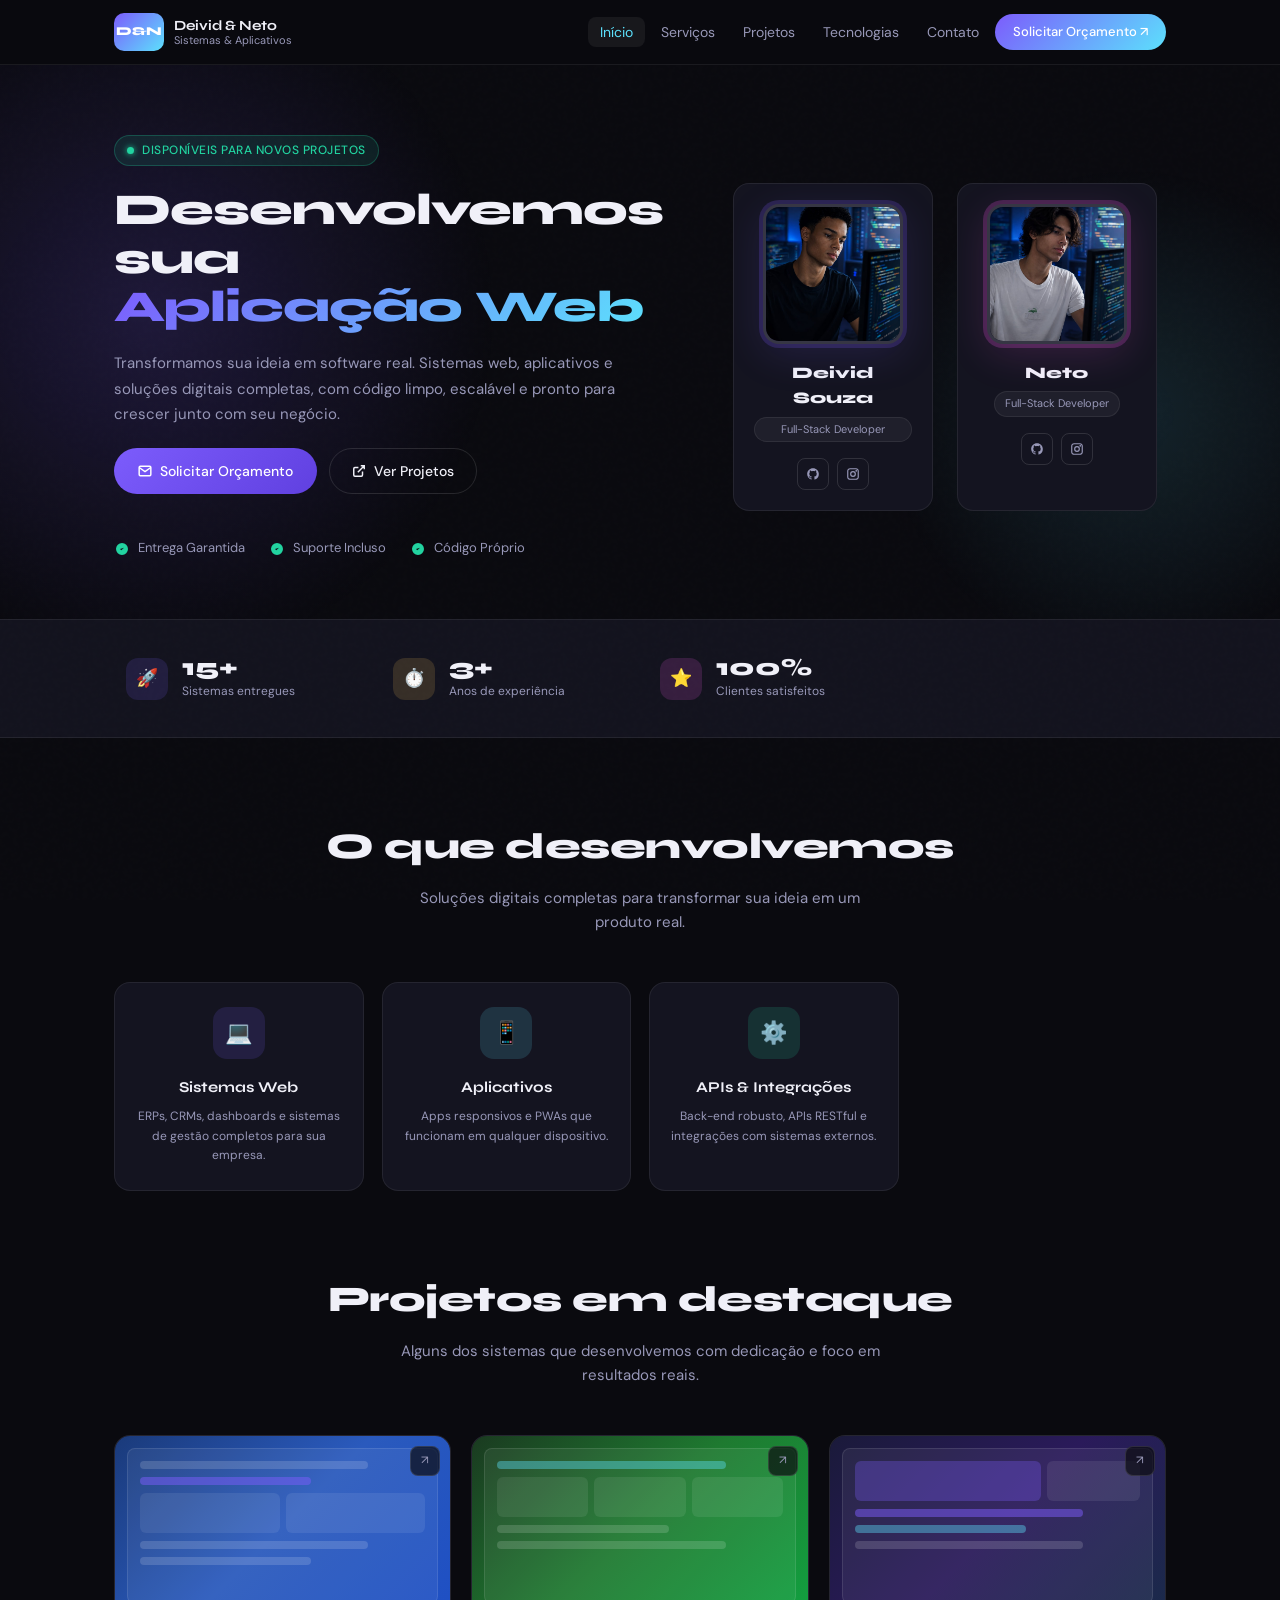
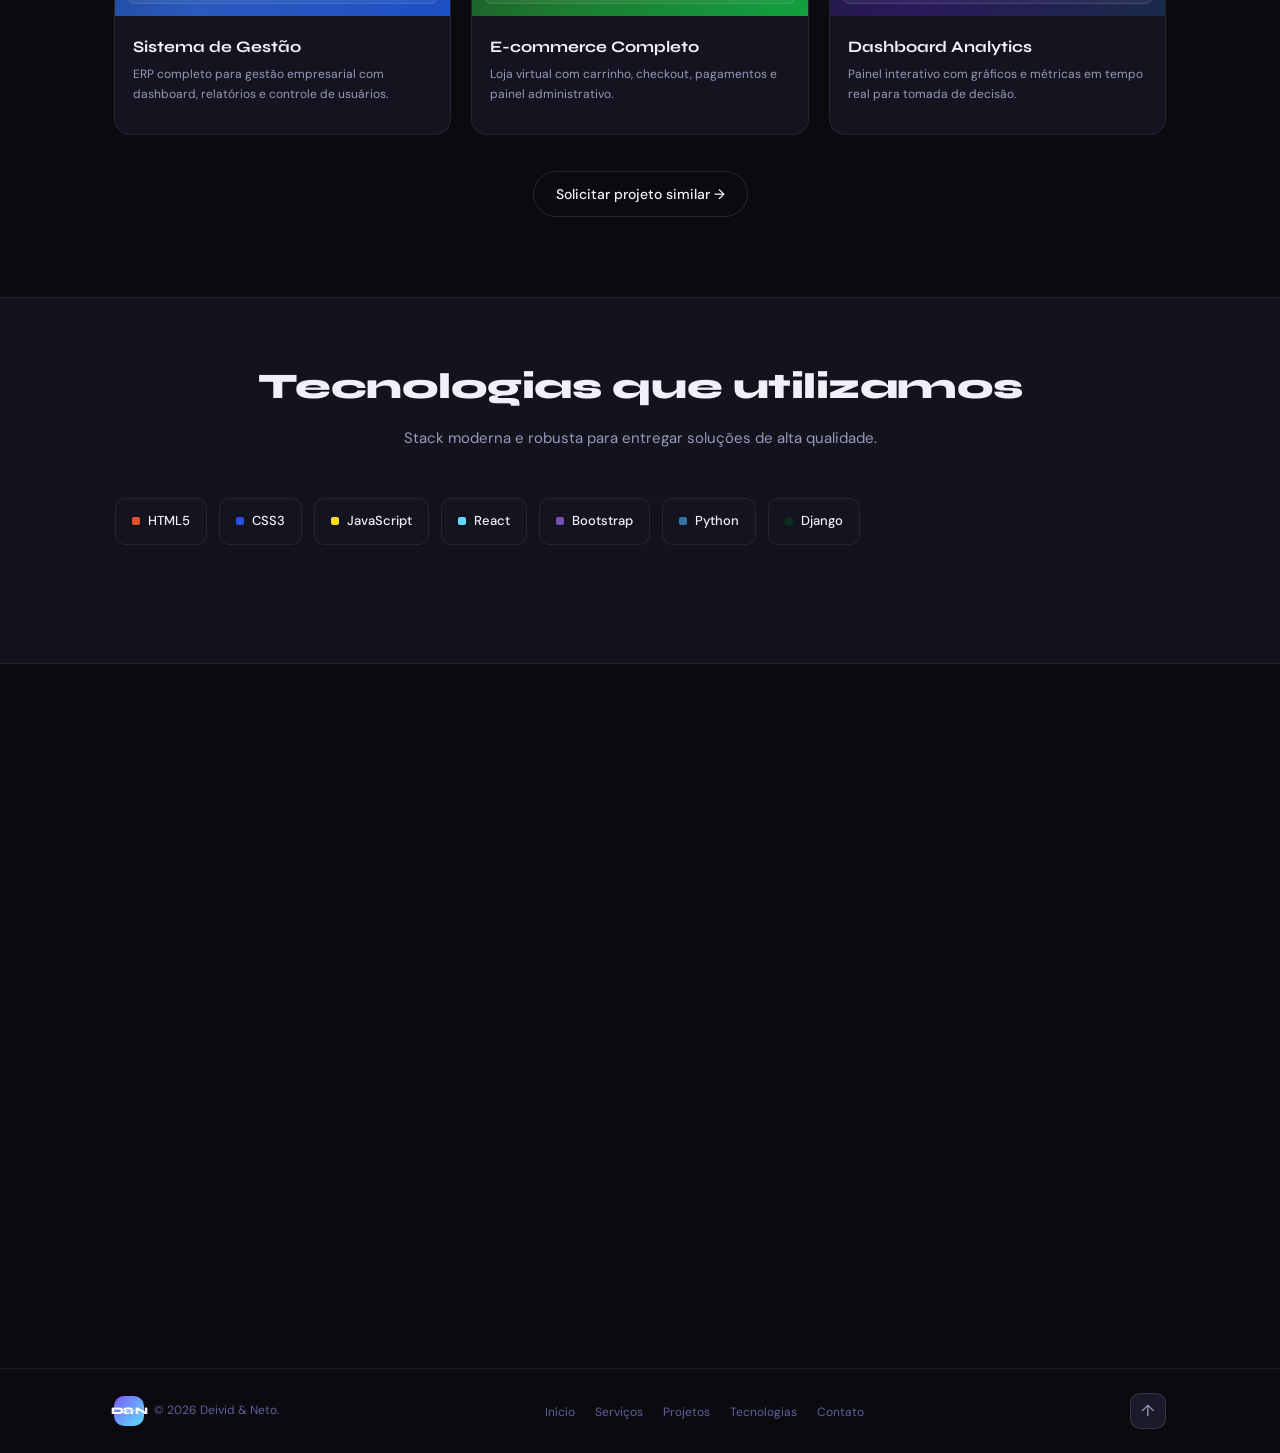
==== index.html @ 6dcade55 "Postagem na pasta principal dos arquivos" ====
<!DOCTYPE html>
<html lang="pt-BR">
<head>
<meta charset="UTF-8">
<meta name="viewport" content="width=device-width, initial-scale=1.0">
<title>Deivid & Neto — Desenvolvimento de Sistemas & Apps</title>
<link href="https://fonts.googleapis.com/css2?family=Syne:wght@400;600;700;800&family=DM+Sans:ital,opsz,wght@0,9..40,300;0,9..40,400;0,9..40,500;1,9..40,300&display=swap" rel="stylesheet">
<link rel="stylesheet" href="style.css">
</head>
<body>

<!-- ─── NAV ─── -->
<nav>
  <div class="container">
    <div class="nav-inner">
      <a href="#" class="logo">
        <div class="logo-badge">D&N</div>
        <div class="logo-text">
          <strong>Deivid & Neto</strong>
          <span>Sistemas & Aplicativos</span>
        </div>
      </a>

      <ul class="nav-links">
        <li><a href="#hero" class="active">Início</a></li>
        <li><a href="#services">Serviços</a></li>
        <li><a href="#projects">Projetos</a></li>
        <li><a href="#tech">Tecnologias</a></li>
        <li><a href="#cta">Contato</a></li>
        <li><a href="#cta" class="nav-cta">Solicitar Orçamento ↗</a></li>
      </ul>

      <button class="hamburger" id="hamburger" aria-label="Menu">
        <span></span><span></span><span></span>
      </button>
    </div>
  </div>
  <div class="mobile-menu" id="mobile-menu">
    <a href="#hero">Início</a>
    <a href="#services">Serviços</a>
    <a href="#projects">Projetos</a>
    <a href="#tech">Tecnologias</a>
    <a href="#cta">Contato</a>
  </div>
</nav>

<!-- ─── HERO ─── -->
<section id="hero">
  <div class="hero-glow"></div>
  <div class="hero-glow2"></div>
  <div class="container">
    <div class="hero-inner">
      <div class="hero-content">
        
        <div class="hero-text slide-in-left">
          <div class="hero-badge">Disponíveis para novos projetos</div>
          <h1 class="hero-title">
            Desenvolvemos sua<br>
            <span class="gradient-text">Aplicação Web</span>
          </h1>
          <p class="hero-sub">Transformamos sua ideia em software real. Sistemas web, aplicativos e soluções digitais completas, com código limpo, escalável e pronto para crescer junto com seu negócio.</p>
          
          <div class="hero-actions">
            <a href="#cta" class="btn-primary">
              <svg width="14" height="14" viewBox="0 0 24 24" fill="none" stroke="currentColor" stroke-width="2.5"><path d="M4 4h16c1.1 0 2 .9 2 2v12c0 1.1-.9 2-2 2H4c-1.1 0-2-.9-2-2V6c0-1.1.9-2 2-2z"/><polyline points="22,6 12,13 2,6"/></svg>
              Solicitar Orçamento
            </a>
            <a href="#projects" class="btn-secondary">
              <svg width="14" height="14" viewBox="0 0 24 24" fill="none" stroke="currentColor" stroke-width="2.5"><path d="M15 3h6v6M10 14 21 3M18 13v6a2 2 0 0 1-2 2H5a2 2 0 0 1-2-2V8a2 2 0 0 1 2-2h6"/></svg>
              Ver Projetos
            </a>
          </div>
          
          <div class="trust-badges">
            <div class="trust-badge">
              <svg viewBox="0 0 24 24"><path d="M9 12l2 2 4-4m6 2a9 9 0 11-18 0 9 9 0 0118 0z"/></svg>
              Entrega Garantida
            </div>
            <div class="trust-badge">
              <svg viewBox="0 0 24 24"><path d="M9 12l2 2 4-4m6 2a9 9 0 11-18 0 9 9 0 0118 0z"/></svg>
              Suporte Incluso
            </div>
            <div class="trust-badge">
              <svg viewBox="0 0 24 24"><path d="M9 12l2 2 4-4m6 2a9 9 0 11-18 0 9 9 0 0118 0z"/></svg>
              Código Próprio
            </div>
          </div>
        </div>
        
        <!-- FOTOS EM DESTAQUE -->
        <div class="founders-showcase slide-in-right">
          <!-- DEIVID -->
          <div class="founder-card deivid scale-in">
            <div class="founder-photo">
              <!-- Substitua o src pela foto de Deivid -->
              <img src="imgs/foto-deivid.jpeg" alt="Deivid Souza" onerror="this.style.display='none'; this.nextElementSibling.style.display='flex';">
            </div>
            <div class="founder-info">
              <div class="founder-name">Deivid Souza</div>
              <div class="founder-role">Full-Stack Developer</div>
            </div>
            <div class="founder-social">
              <a href="#" class="social-icon" aria-label="GitHub">
                <svg viewBox="0 0 24 24"><path d="M12 2C6.477 2 2 6.484 2 12.017c0 4.425 2.865 8.18 6.839 9.504.5.092.682-.217.682-.483 0-.237-.008-.868-.013-1.703-2.782.605-3.369-1.343-3.369-1.343-.454-1.158-1.11-1.466-1.11-1.466-.908-.62.069-.608.069-.608 1.003.07 1.531 1.032 1.531 1.032.892 1.53 2.341 1.088 2.91.832.092-.647.35-1.088.636-1.338-2.22-.253-4.555-1.113-4.555-4.951 0-1.093.39-1.988 1.029-2.688-.103-.253-.446-1.272.098-2.65 0 0 .84-.27 2.75 1.026A9.564 9.564 0 0 1 12 6.844c.85.004 1.705.115 2.504.337 1.909-1.296 2.747-1.027 2.747-1.027.546 1.379.202 2.398.1 2.651.64.7 1.028 1.595 1.028 2.688 0 3.848-2.339 4.695-4.566 4.943.359.309.678.92.678 1.855 0 1.338-.012 2.419-.012 2.747 0 .268.18.58.688.482A10.019 10.019 0 0 0 22 12.017C22 6.484 17.522 2 12 2z"/></svg>
              </a>
              <a href="https://www.instagram.com/deivinnh_/" class="social-icon" aria-label="Instagram">
                <svg viewBox="0 0 24 24"><path d="M7 2C4.243 2 2 4.243 2 7v10c0 2.757 2.243 5 5 5h10c2.757 0 5-2.243 5-5V7c0-2.757-2.243-5-5-5H7zm0 2h10c1.654 0 3 1.346 3 3v10c0 1.654-1.346 3-3 3H7c-1.654 0-3-1.346-3-3V7c0-1.654 1.346-3 3-3zm10.5 1a1.5 1.5 0 1 0 0 3 1.5 1.5 0 0 0 0-3zM12 7a5 5 0 1 0 0 10 5 5 0 0 0 0-10zm0 2a3 3 0 1 1 0 6 3 3 0 0 1 0-6z"/></svg>
              </a>
            </div>
          </div>

          <!-- NETO -->
          <div class="founder-card neto scale-in" style="transition-delay: .1s;">
            <div class="founder-photo">
              <!-- Substitua o src pela foto de Neto -->
              <img src="imgs/foto-neto.jpeg" alt="Neto" onerror="this.style.display='none'; this.nextElementSibling.style.display='flex';">
            </div>
            <div class="founder-info">
              <div class="founder-name">Neto</div>
              <div class="founder-role">Full-Stack Developer</div>
            </div>
            <div class="founder-social">
              <a href="#" class="social-icon" aria-label="GitHub">
                <svg viewBox="0 0 24 24"><path d="M12 2C6.477 2 2 6.484 2 12.017c0 4.425 2.865 8.18 6.839 9.504.5.092.682-.217.682-.483 0-.237-.008-.868-.013-1.703-2.782.605-3.369-1.343-3.369-1.343-.454-1.158-1.11-1.466-1.11-1.466-.908-.62.069-.608.069-.608 1.003.07 1.531 1.032 1.531 1.032.892 1.53 2.341 1.088 2.91.832.092-.647.35-1.088.636-1.338-2.22-.253-4.555-1.113-4.555-4.951 0-1.093.39-1.988 1.029-2.688-.103-.253-.446-1.272.098-2.65 0 0 .84-.27 2.75 1.026A9.564 9.564 0 0 1 12 6.844c.85.004 1.705.115 2.504.337 1.909-1.296 2.747-1.027 2.747-1.027.546 1.379.202 2.398.1 2.651.64.7 1.028 1.595 1.028 2.688 0 3.848-2.339 4.695-4.566 4.943.359.309.678.92.678 1.855 0 1.338-.012 2.419-.012 2.747 0 .268.18.58.688.482A10.019 10.019 0 0 0 22 12.017C22 6.484 17.522 2 12 2z"/></svg>
              </a>
              <a href="https://www.instagram.com/agnaldocardozonetoo/" class="social-icon" aria-label="Instagram">
                <svg viewBox="0 0 24 24"><path d="M7 2C4.243 2 2 4.243 2 7v10c0 2.757 2.243 5 5 5h10c2.757 0 5-2.243 5-5V7c0-2.757-2.243-5-5-5H7zm0 2h10c1.654 0 3 1.346 3 3v10c0 1.654-1.346 3-3 3H7c-1.654 0-3-1.346-3-3V7c0-1.654 1.346-3 3-3zm10.5 1a1.5 1.5 0 1 0 0 3 1.5 1.5 0 0 0 0-3zM12 7a5 5 0 1 0 0 10 5 5 0 0 0 0-10zm0 2a3 3 0 1 1 0 6 3 3 0 0 1 0-6z"/></svg>
              </a>
            </div>
          </div>
        </div>
        
      </div>
    </div>
  </div>
</section>

<!-- ─── STATS ─── -->
<div id="stats">
  <div class="container">
    <div class="stats-inner">
      <div class="stat-item fade-in">
        <div class="stat-icon purple">🚀</div>
        <div>
          <div class="stat-num">15+</div>
          <div class="stat-label">Sistemas entregues</div>
        </div>
      </div>
      <div class="stat-item fade-in">
        <div class="stat-icon yellow">⏱️</div>
        <div>
          <div class="stat-num">3+</div>
          <div class="stat-label">Anos de experiência</div>
        </div>
      </div>
      <div class="stat-item fade-in">
        <div class="stat-icon pink">⭐</div>
        <div>
          <div class="stat-num">100%</div>
          <div class="stat-label">Clientes satisfeitos</div>
        </div>
      </div>
    </div>
  </div>
</div>

<!-- ─── SERVICES ─── -->
<section id="services">
  <div class="container">
    <div class="section-header fade-in">
      <h2 class="section-title">O que desenvolvemos</h2>
      <p class="section-sub">Soluções digitais completas para transformar sua ideia em um produto real.</p>
    </div>

    <div class="services-grid">
      <div class="service-card fade-in">
        <div class="service-icon c1">💻</div>
        <div class="service-title">Sistemas Web</div>
        <div class="service-desc">ERPs, CRMs, dashboards e sistemas de gestão completos para sua empresa.</div>
      </div>
      <div class="service-card fade-in">
        <div class="service-icon c2">📱</div>
        <div class="service-title">Aplicativos</div>
        <div class="service-desc">Apps responsivos e PWAs que funcionam em qualquer dispositivo.</div>
      </div>
      <div class="service-card fade-in">
        <div class="service-icon c4">⚙️</div>
        <div class="service-title">APIs & Integrações</div>
        <div class="service-desc">Back-end robusto, APIs RESTful e integrações com sistemas externos.</div>
      </div>
    </div>
  </div>
</section>

<!-- ─── PROJECTS ─── -->
<section id="projects" style="padding-top:0;">
  <div class="container">
    <div class="section-header fade-in">
      <h2 class="section-title">Projetos em destaque</h2>
      <p class="section-sub">Alguns dos sistemas que desenvolvemos com dedicação e foco em resultados reais.</p>
    </div>

    <div class="projects-grid">
      <div class="project-card fade-in">
        <div class="project-thumb project-thumb-1">
          <div class="project-thumb-ui">
            <div class="ui-bar medium"></div>
            <div class="ui-bar short accent"></div>
            <div class="ui-row">
              <div class="ui-block"></div>
              <div class="ui-block"></div>
            </div>
            <div class="ui-bar medium"></div>
            <div class="ui-bar short"></div>
          </div>
          <div class="project-link-icon">↗</div>
        </div>
        <div class="project-body">
          <div class="project-name">Sistema de Gestão</div>
          <div class="project-desc">ERP completo para gestão empresarial com dashboard, relatórios e controle de usuários.</div>
        </div>
      </div>

      <div class="project-card fade-in">
        <div class="project-thumb project-thumb-2">
          <div class="project-thumb-ui">
            <div class="ui-bar medium accent2"></div>
            <div class="ui-row">
              <div class="ui-block"></div>
              <div class="ui-block"></div>
              <div class="ui-block"></div>
            </div>
            <div class="ui-bar short"></div>
            <div class="ui-bar medium"></div>
          </div>
          <div class="project-link-icon">↗</div>
        </div>
        <div class="project-body">
          <div class="project-name">E-commerce Completo</div>
          <div class="project-desc">Loja virtual com carrinho, checkout, pagamentos e painel administrativo.</div>
        </div>
      </div>

      <div class="project-card fade-in">
        <div class="project-thumb project-thumb-3">
          <div class="project-thumb-ui">
            <div class="ui-row">
              <div class="ui-block" style="flex:2;background:rgba(124,92,252,.3);"></div>
              <div class="ui-block"></div>
            </div>
            <div class="ui-bar medium accent"></div>
            <div class="ui-bar short accent2"></div>
            <div class="ui-bar medium"></div>
          </div>
          <div class="project-link-icon">↗</div>
        </div>
        <div class="project-body">
          <div class="project-name">Dashboard Analytics</div>
          <div class="project-desc">Painel interativo com gráficos e métricas em tempo real para tomada de decisão.</div>
        </div>
      </div>
    </div>

    <div class="center">
      <a href="#cta" class="btn-secondary">Solicitar projeto similar →</a>
    </div>
  </div>
</section>

<!-- ─── TECH STACK ─── -->
<div class="tech-section" id="tech">
  <div class="container">
    <div class="section-header fade-in">
      <h2 class="section-title">Tecnologias que utilizamos</h2>
      <p class="section-sub">Stack moderna e robusta para entregar soluções de alta qualidade.</p>
    </div>
    
    <div class="tech-grid">
      <div class="tech-pill fade-in"><div class="tech-dot" style="background:#e44d26;"></div>HTML5</div>
      <div class="tech-pill fade-in"><div class="tech-dot" style="background:#264de4;"></div>CSS3</div>
      <div class="tech-pill fade-in"><div class="tech-dot" style="background:#f7df1e;"></div>JavaScript</div>
      <div class="tech-pill fade-in"><div class="tech-dot" style="background:#61dafb;"></div>React</div>
      <div class="tech-pill fade-in"><div class="tech-dot" style="background:#7952b3;"></div>Bootstrap</div>
      <div class="tech-pill fade-in"><div class="tech-dot" style="background:#3572a5;"></div>Python</div>
      <div class="tech-pill fade-in"><div class="tech-dot" style="background:#092e20;"></div>Django</div>
      <div class="tech-pill fade-in"><div class="tech-dot" style="background:#336791;"></div>PostgreSQL</div>
      <div class="tech-pill fade-in"><div class="tech-dot" style="background:#f05032;"></div>Git</div>
      <div class="tech-pill fade-in"><div class="tech-dot" style="background:#e07020;"></div>Java</div>
      <div class="tech-pill fade-in"><div class="tech-dot" style="background:#6db33f;"></div>Spring Boot</div>
    </div>
  </div>
</div>

<!-- ─── CTA ─── -->
<section id="cta">
  <div class="container">
    <div class="cta-card fade-in">
      <h2 class="cta-heading">Pronto para ter seu <span class="grad">sistema próprio?</span></h2>
      <p class="cta-text">Entre em contato e vamos conversar sobre seu projeto. Atendimento rápido e orçamento sem compromisso.</p>
      
      <div class="cta-actions">
        <a href="mailto:deivid.s.dev@gmail.com" class="btn-primary">
          <svg width="14" height="14" viewBox="0 0 24 24" fill="none" stroke="currentColor" stroke-width="2.5"><path d="M4 4h16c1.1 0 2 .9 2 2v12c0 1.1-.9 2-2 2H4c-1.1 0-2-.9-2-2V6c0-1.1.9-2 2-2z"/><polyline points="22,6 12,13 2,6"/></svg>
          Enviar mensagem
        </a>
        <a href="https://wa.me/5579981298812" class="btn-secondary" target="_blank">
          <svg width="14" height="14" viewBox="0 0 24 24" fill="currentColor"><path d="M17.472 14.382c-.297-.149-1.758-.867-2.03-.967-.273-.099-.471-.148-.67.15-.197.297-.767.966-.94 1.164-.173.199-.347.223-.644.075-.297-.15-1.255-.463-2.39-1.475-.883-.788-1.48-1.761-1.653-2.059-.173-.297-.018-.458.13-.606.134-.133.298-.347.446-.52.149-.174.198-.298.298-.497.099-.198.05-.371-.025-.52-.075-.149-.669-1.612-.916-2.207-.242-.579-.487-.5-.669-.51-.173-.008-.371-.01-.57-.01-.198 0-.52.074-.792.372-.272.297-1.04 1.016-1.04 2.479 0 1.462 1.065 2.875 1.213 3.074.149.198 2.096 3.2 5.077 4.487.709.306 1.262.489 1.694.625.712.227 1.36.195 1.871.118.571-.085 1.758-.719 2.006-1.413.248-.694.248-1.289.173-1.413-.074-.124-.272-.198-.57-.347m-5.421 7.403h-.004a9.87 9.87 0 01-5.031-1.378l-.361-.214-3.741.982.998-3.648-.235-.374a9.86 9.86 0 01-1.51-5.26c.001-5.45 4.436-9.884 9.888-9.884 2.64 0 5.122 1.03 6.988 2.898a9.825 9.825 0 012.893 6.994c-.003 5.45-4.437 9.884-9.885 9.884m8.413-18.297A11.815 11.815 0 0012.05 0C5.495 0 .16 5.335.157 11.892c0 2.096.547 4.142 1.588 5.945L.057 24l6.305-1.654a11.882 11.882 0 005.683 1.448h.005c6.554 0 11.89-5.335 11.893-11.893a11.821 11.821 0 00-3.48-8.413z"/></svg>
          WhatsApp
        </a>
      </div>

      <!-- TEAM CONTACT CARDS -->
      <div class="team-contact">
        <div class="team-contact-card deivid">
          <div class="tcc-name">Deivid Souza</div>
          <div class="cta-contact-item">
            <svg viewBox="0 0 24 24"><path d="M4 4h16c1.1 0 2 .9 2 2v12c0 1.1-.9 2-2 2H4c-1.1 0-2-.9-2-2V6c0-1.1.9-2 2-2z"/><polyline points="22,6 12,13 2,6"/></svg>
            deivid.s.dev@gmail.com
          </div>
          <div class="cta-contact-item">
            <svg viewBox="0 0 24 24"><path d="M22 16.92v3a2 2 0 0 1-2.18 2 19.79 19.79 0 0 1-8.63-3.07A19.5 19.5 0 0 1 4.69 12 19.79 19.79 0 0 1 1.61 3.39 2 2 0 0 1 3.6 1.21h3a2 2 0 0 1 2 1.72c.13.97.36 1.93.7 2.87a2 2 0 0 1-.45 2.11L7.91 9a16 16 0 0 0 6.06 6.06l1.27-1.27a2 2 0 0 1 2.11-.45c.94.34 1.9.57 2.87.7A2 2 0 0 1 22 16.92z"/></svg>
            (79) 98129-8812
          </div>
        </div>

        <div class="team-contact-card neto">
          <div class="tcc-name">Neto</div>
          <div class="cta-contact-item">
            <svg viewBox="0 0 24 24"><path d="M4 4h16c1.1 0 2 .9 2 2v12c0 1.1-.9 2-2 2H4c-1.1 0-2-.9-2-2V6c0-1.1.9-2 2-2z"/><polyline points="22,6 12,13 2,6"/></svg>
            agnaldo.n.dev@gmail.com
          </div>
          <div class="cta-contact-item">
            <svg viewBox="0 0 24 24"><path d="M22 16.92v3a2 2 0 0 1-2.18 2 19.79 19.79 0 0 1-8.63-3.07A19.5 19.5 0 0 1 4.69 12 19.79 19.79 0 0 1 1.61 3.39 2 2 0 0 1 3.6 1.21h3a2 2 0 0 1 2 1.72c.13.97.36 1.93.7 2.87a2 2 0 0 1-.45 2.11L7.91 9a16 16 0 0 0 6.06 6.06l1.27-1.27a2 2 0 0 1 2.11-.45c.94.34 1.9.57 2.87.7A2 2 0 0 1 22 16.92z"/></svg>
            (79) 99607-6027
          </div>
        </div>
      </div>
    </div>
  </div>
</section>

<!-- ─── FOOTER ─── -->
<footer>
  <div class="container">
    <div class="footer-inner">
      <a href="#" class="logo">
        <div class="logo-badge" style="width:30px;height:30px;font-size:10px;">D&N</div>
        <span style="font-size:12px;color:var(--text3);">© 2026 Deivid & Neto.</span>
      </a>
      <ul class="footer-links">
        <li><a href="#hero">Início</a></li>
        <li><a href="#services">Serviços</a></li>
        <li><a href="#projects">Projetos</a></li>
        <li><a href="#tech">Tecnologias</a></li>
        <li><a href="#cta">Contato</a></li>
      </ul>
      <a href="#hero" class="back-top" aria-label="Voltar ao topo">↑</a>
    </div>
  </div>
</footer>

<script>
  // ─── HAMBURGER ───
  const hamburger = document.getElementById('hamburger');
  const mobileMenu = document.getElementById('mobile-menu');
  hamburger.addEventListener('click', () => {
    mobileMenu.classList.toggle('open');
  });

  mobileMenu.querySelectorAll('a').forEach(a => {
    a.addEventListener('click', () => mobileMenu.classList.remove('open'));
  });

  // ─── ANIMATION OBSERVER ───
  const observer = new IntersectionObserver((entries) => {
    entries.forEach((entry, i) => {
      if (entry.isIntersecting) {
        setTimeout(() => entry.target.classList.add('visible'), i * 60);
        observer.unobserve(entry.target);
      }
    });
  }, { threshold: 0.1 });

  document.querySelectorAll('.fade-in, .slide-in-left, .slide-in-right, .scale-in').forEach(el => observer.observe(el));

  // ─── ACTIVE NAV ───
  const sections = document.querySelectorAll('section[id], div[id]');
  const navLinks = document.querySelectorAll('.nav-links a:not(.nav-cta)');

  window.addEventListener('scroll', () => {
    let current = '';
    sections.forEach(s => {
      if (window.scrollY >= s.offsetTop - 80) current = s.id;
    });
    navLinks.forEach(a => {
      a.classList.remove('active');
      if (a.getAttribute('href') === '#' + current) a.classList.add('active');
    });
  });

  // ─── SMOOTH SCROLL ───
  document.querySelectorAll('a[href^="#"]').forEach(anchor => {
    anchor.addEventListener('click', function (e) {
      e.preventDefault();
      const target = document.querySelector(this.getAttribute('href'));
      if (target) {
        target.scrollIntoView({ behavior: 'smooth', block: 'start' });
      }
    });
  });
</script>

</body>
</html>
---- style.css ----
:root {
    --bg: #0a0a0f;
    --bg2: #0f0f18;
    --bg3: #13131e;
    --card: #141420;
    --card2: #1a1a2a;
    --border: rgba(255,255,255,0.07);
    --border2: rgba(255,255,255,0.12);
    --accent: #7c5cfc;
    --accent2: #5ce0fc;
    --accent3: #fc5cf3;
    --text: #f0f0f8;
    --text2: #9898b8;
    --text3: #6060a0;
    --green: #22d3a0;
    --radius: 16px;
    --radius-sm: 10px;
}

*, *::before, *::after { box-sizing: border-box; margin: 0; padding: 0; }
html { scroll-behavior: smooth; }

body {
    font-family: 'DM Sans', sans-serif;
    background: var(--bg);
    color: var(--text);
    line-height: 1.6;
    overflow-x: hidden;
}

body::before {
    content: '';
    position: fixed;
    inset: 0;
    background-image: url("data:image/svg+xml,%3Csvg viewBox='0 0 200 200' xmlns='http://www.w3.org/2000/svg'%3E%3Cfilter id='n'%3E%3CfeTurbulence type='fractalNoise' baseFrequency='0.9' numOctaves='4' stitchTiles='stitch'/%3E%3C/filter%3E%3Crect width='100%25' height='100%25' filter='url(%23n)' opacity='0.04'/%3E%3C/svg%3E");
    pointer-events: none;
    z-index: 0;
    opacity: .35;
}

::-webkit-scrollbar { width: 4px; }
::-webkit-scrollbar-track { background: var(--bg); }
::-webkit-scrollbar-thumb { background: var(--accent); border-radius: 4px; }

.container { max-width: 1100px; margin: 0 auto; padding: 0 24px; }

/* ─── NAV ─── */
nav {
    position: sticky;
    top: 0;
    z-index: 100;
    backdrop-filter: blur(20px);
    -webkit-backdrop-filter: blur(20px);
    background: rgba(10,10,15,0.85);
    border-bottom: 1px solid var(--border);
}

.nav-inner {
    display: flex;
    align-items: center;
    justify-content: space-between;
    height: 64px;
    gap: 16px;
}

.logo {
    display: flex;
    align-items: center;
    gap: 10px;
    text-decoration: none;
}

.logo-badge {
    width: 50px; height: 38px;
    background: linear-gradient(135deg, var(--accent), var(--accent2));
    border-radius: 10px;
    display: flex; align-items: center; justify-content: center;
    font-family: 'Syne', sans-serif;
    font-weight: 800;
    font-size: 12px;
    color: #fff;
    letter-spacing: -.5px;
}

.logo-text { display: flex; flex-direction: column; line-height: 1.15; }
.logo-text strong { font-family: 'Syne', sans-serif; font-size: 14px; font-weight: 700; color: var(--text); }
.logo-text span { font-size: 11px; color: var(--text2); }

.nav-links {
    display: flex;
    align-items: center;
    gap: 4px;
    list-style: none;
}

.nav-links a {
    text-decoration: none;
    font-size: 14px;
    color: var(--text2);
    padding: 6px 12px;
    border-radius: 8px;
    transition: color .2s, background .2s;
}

.nav-links a:hover, .nav-links a.active { color: var(--text); background: rgba(255,255,255,.06); }
.nav-links a.active { color: var(--accent2); }

.nav-cta {
    background: linear-gradient(135deg, var(--accent), var(--accent2));
    color: #fff !important;
    padding: 8px 18px !important;
    border-radius: 40px !important;
    font-weight: 500;
    font-size: 13px !important;
    display: flex; align-items: center; gap: 6px;
    white-space: nowrap;
    transition: opacity .2s, transform .2s !important;
}

.nav-cta:hover { opacity: .9; transform: translateY(-1px) !important; background: rgba(255,255,255,0) !important; }

.hamburger {
    display: none;
    flex-direction: column;
    gap: 5px;
    cursor: pointer;
    padding: 6px;
    border: none;
    background: none;
}

.hamburger span { display: block; width: 22px; height: 2px; background: var(--text); border-radius: 2px; transition: .3s; }

.mobile-menu {
    display: none;
    flex-direction: column;
    gap: 4px;
    padding: 12px 24px 16px;
    border-top: 1px solid var(--border);
    background: rgba(10,10,15,0.97);
}

.mobile-menu.open { display: flex; }
.mobile-menu a { text-decoration: none; font-size: 15px; color: var(--text2); padding: 10px 0; border-bottom: 1px solid var(--border); }
.mobile-menu a:last-child { border: none; }

/* ─── HERO ─── */
#hero {
    position: relative;
    padding: 70px 0 60px;
    overflow: hidden;
}

.hero-glow {
    position: absolute;
    top: -100px; left: -200px;
    width: 700px; height: 700px;
    background: radial-gradient(circle, rgba(124,92,252,.18) 0%, transparent 70%);
    pointer-events: none;
    animation: float 8s ease-in-out infinite;
}

.hero-glow2 {
    position: absolute;
    top: 100px; right: -100px;
    width: 500px; height: 500px;
    background: radial-gradient(circle, rgba(92,224,252,.12) 0%, transparent 70%);
    pointer-events: none;
    animation: float 10s ease-in-out infinite reverse;
}

@keyframes float {
    0%, 100% { transform: translate(0, 0); }
    50% { transform: translate(30px, 20px); }
}

.hero-inner {
    position: relative;
    z-index: 1;
}

/* ─── HERO LAYOUT - FOTOS EM DESTAQUE ─── */
.hero-content {
    display: grid;
    grid-template-columns: 1fr 1fr;
    gap: 60px;
    align-items: center;
}

.hero-text {
    display: flex;
    flex-direction: column;
    gap: 20px;
}

.hero-badge {
    display: inline-flex;
    align-items: center;
    gap: 8px;
    background: rgba(34,211,160,.1);
    border: 1px solid rgba(34,211,160,.25);
    color: var(--green);
    font-size: 12px;
    font-weight: 500;
    padding: 5px 12px;
    border-radius: 40px;
    letter-spacing: .5px;
    text-transform: uppercase;
    width: fit-content;
}

.hero-badge::before {
    content: '';
    width: 7px; height: 7px;
    background: var(--green);
    border-radius: 50%;
    box-shadow: 0 0 6px var(--green);
    animation: pulse 2s infinite;
}

@keyframes pulse {
    0%,100% { opacity: 1; transform: scale(1); }
    50% { opacity: .6; transform: scale(1.3); }
}

.hero-title {
    font-family: 'Syne', sans-serif;
    font-size: clamp(28px, 4vw, 44px);
    font-weight: 800;
    line-height: 1.1;
    letter-spacing: -1px;
}

.hero-title .gradient-text {
    background: linear-gradient(135deg, var(--accent), var(--accent2));
    -webkit-background-clip: text;
    -webkit-text-fill-color: transparent;
    background-clip: text;
}

.hero-sub {
    font-size: 15px;
    color: var(--text2);
    line-height: 1.7;
}

.hero-actions {
    display: flex;
    gap: 12px;
    flex-wrap: wrap;
}

/* ─── FOUNDERS SHOWCASE - FOTOS GRANDES ─── */
.founders-showcase {
    display: flex;
    gap: 24px;
    justify-content: center;
    position: relative;
}

.founder-card {
    background: var(--card);
    border: 1px solid var(--border);
    border-radius: var(--radius);
    padding: 20px;
    display: flex;
    flex-direction: column;
    align-items: center;
    gap: 16px;
    transition: all .4s cubic-bezier(.4,0,.2,1);
    position: relative;
    overflow: hidden;
    width: 200px;
}

.founder-card::before {
    content: '';
    position: absolute;
    top: 0; left: 0; right: 0;
    height: 3px;
    opacity: 0;
    transition: opacity .3s;
}

.founder-card.deivid::before { background: linear-gradient(90deg, var(--accent), var(--accent2)); }
.founder-card.neto::before { background: linear-gradient(90deg, var(--accent3), var(--accent)); }

.founder-card:hover { 
    border-color: var(--border2); 
    transform: translateY(-8px) scale(1.02); 
    box-shadow: 0 20px 60px rgba(0,0,0,.5); 
}
.founder-card:hover::before { opacity: 1; }

.founder-photo {
    width: 140px; 
    height: 140px;
    border-radius: 16px;
    background: var(--card2);
    border: 3px solid var(--border2);
    display: flex;
    align-items: center;
    justify-content: center;
    overflow: hidden;
    flex-shrink: 0;
    position: relative;
    transition: all .4s cubic-bezier(.4,0,.2,1);
}

.founder-card.deivid .founder-photo { 
    box-shadow: 0 0 0 4px rgba(124,92,252,.2), 0 10px 40px rgba(124,92,252,.15); 
}
.founder-card.neto .founder-photo { 
    box-shadow: 0 0 0 4px rgba(252,92,243,.2), 0 10px 40px rgba(252,92,243,.15); 
}

.founder-card:hover .founder-photo {
    transform: scale(1.05);
}

.founder-photo img {
    width: 100%; 
    height: 100%;
    object-fit: cover;
    border-radius: 13px;
}

/* Placeholder para fotos */
.founder-photo-placeholder {
    width: 100%;
    height: 100%;
    background: linear-gradient(135deg, var(--card2) 0%, var(--bg2) 100%);
    display: flex;
    flex-direction: column;
    align-items: center;
    justify-content: center;
    gap: 8px;
    color: var(--text3);
    font-size: 11px;
    text-align: center;
    border-radius: 13px;
}

.founder-photo-placeholder svg {
    width: 40px;
    height: 40px;
    opacity: .5;
}

.founder-info {
    text-align: center;
    display: flex;
    flex-direction: column;
    gap: 6px;
}

.founder-name {
    font-family: 'Syne', sans-serif;
    font-size: 16px;
    font-weight: 800;
    color: var(--text);
}

.founder-role {
    font-size: 11px;
    color: var(--text2);
    background: rgba(255,255,255,.05);
    border: 1px solid var(--border);
    padding: 3px 10px;
    border-radius: 20px;
}

.founder-social {
    display: flex;
    gap: 8px;
}

.social-icon {
    width: 32px; height: 32px;
    border: 1px solid var(--border2);
    border-radius: 8px;
    display: flex; align-items: center; justify-content: center;
    color: var(--text2);
    text-decoration: none;
    transition: all .2s;
}

.founder-card.deivid .social-icon:hover { border-color: var(--accent); color: var(--accent); background: rgba(124,92,252,.08); }
.founder-card.neto .social-icon:hover { border-color: var(--accent3); color: var(--accent3); background: rgba(252,92,243,.08); }
.social-icon svg { width: 14px; height: 14px; fill: currentColor; }

.btn-primary {
    display: inline-flex;
    align-items: center;
    gap: 8px;
    background: linear-gradient(135deg, var(--accent), #6040e0);
    color: #fff;
    padding: 12px 24px;
    border-radius: 40px;
    font-size: 14px;
    font-weight: 500;
    text-decoration: none;
    border: none;
    cursor: pointer;
    transition: transform .2s, box-shadow .2s;
}

.btn-primary:hover { transform: translateY(-2px); box-shadow: 0 10px 30px rgba(124,92,252,.4); }

.btn-secondary {
    display: inline-flex;
    align-items: center;
    gap: 8px;
    background: transparent;
    color: var(--text);
    padding: 11px 22px;
    border-radius: 40px;
    font-size: 14px;
    font-weight: 500;
    text-decoration: none;
    border: 1px solid var(--border2);
    cursor: pointer;
    transition: border-color .2s, background .2s;
}

.btn-secondary:hover { border-color: var(--accent); background: rgba(124,92,252,.06); }

/* ─── TRUST BADGES ─── */
.trust-badges {
    display: flex;
    gap: 24px;
    margin-top: 24px;
    flex-wrap: wrap;
}

.trust-badge {
    display: flex;
    align-items: center;
    gap: 8px;
    font-size: 13px;
    color: var(--text2);
}

.trust-badge svg {
    width: 16px;
    height: 16px;
    fill: var(--green);
}

/* ─── STATS ─── */
#stats {
    background: var(--bg3);
    border-top: 1px solid var(--border);
    border-bottom: 1px solid var(--border);
    padding: 28px 0;
}

.stats-inner {
    display: grid;
    grid-template-columns: repeat(4, 1fr);
    gap: 16px;
}

.stat-item { 
    display: flex; 
    align-items: center; 
    gap: 14px; 
    padding: 8px 12px; 
}

.stat-icon {
    width: 42px; height: 42px;
    border-radius: 12px;
    display: flex; align-items: center; justify-content: center;
    flex-shrink: 0;
    font-size: 18px;
}

.stat-icon.purple { background: rgba(124,92,252,.15); }
.stat-icon.cyan { background: rgba(92,224,252,.15); }
.stat-icon.yellow { background: rgba(252,200,92,.15); }
.stat-icon.pink { background: rgba(252,92,243,.15); }

.stat-num { font-family: 'Syne', sans-serif; font-size: 24px; font-weight: 800; color: var(--text); line-height: 1; }
.stat-label { font-size: 12px; color: var(--text2); margin-top: 2px; }

/* ─── SECTION ─── */
section { padding: 80px 0; }

.section-header { text-align: center; margin-bottom: 48px; }

.section-title {
    font-family: 'Syne', sans-serif;
    font-size: clamp(26px, 3.5vw, 36px);
    font-weight: 800;
    letter-spacing: -.5px;
    margin-bottom: 10px;
}

.section-sub { font-size: 15px; color: var(--text2); max-width: 500px; margin: 0 auto; }

/* ─── SERVICES ─── */
.services-grid {
    display: grid;
    grid-template-columns: repeat(4, 1fr);
    gap: 18px;
}

.service-card {
    background: var(--card);
    border: 1px solid var(--border);
    border-radius: var(--radius);
    padding: 24px 20px;
    text-align: center;
    transition: all .3s cubic-bezier(.4,0,.2,1);
}

.service-card:hover { 
    border-color: var(--accent); 
    transform: translateY(-6px); 
    box-shadow: 0 16px 40px rgba(0,0,0,.3);
}

.service-icon {
    width: 52px; height: 52px;
    border-radius: 14px;
    display: flex; align-items: center; justify-content: center;
    margin: 0 auto 16px;
    font-size: 22px;
}

.service-icon.c1 { background: rgba(124,92,252,.15); }
.service-icon.c2 { background: rgba(92,224,252,.15); }
.service-icon.c3 { background: rgba(252,92,243,.15); }
.service-icon.c4 { background: rgba(34,211,160,.15); }

.service-title { font-family: 'Syne', sans-serif; font-size: 15px; font-weight: 700; margin-bottom: 8px; }
.service-desc { font-size: 12px; color: var(--text2); line-height: 1.65; }

/* ─── PROJECTS ─── */
.projects-grid {
    display: grid;
    grid-template-columns: repeat(3, 1fr);
    gap: 20px;
    margin-bottom: 36px;
}

.project-card {
    background: var(--card);
    border: 1px solid var(--border);
    border-radius: var(--radius);
    overflow: hidden;
    transition: all .3s cubic-bezier(.4,0,.2,1);
    cursor: pointer;
}

.project-card:hover { 
    border-color: var(--accent); 
    transform: translateY(-6px); 
    box-shadow: 0 16px 40px rgba(0,0,0,.3);
}

.project-thumb { height: 180px; position: relative; overflow: hidden; }
.project-thumb-1 { background: linear-gradient(135deg, #1a3a7a, #2a5abd, #1e4fc4); }
.project-thumb-2 { background: linear-gradient(135deg, #1a3a20, #1e7a30, #12a040); }
.project-thumb-3 { background: linear-gradient(135deg, #1a1a3a, #2a1a5a, #1a2a4a); }

.project-thumb-ui {
    position: absolute;
    inset: 12px;
    background: rgba(255,255,255,.06);
    border-radius: 8px;
    border: 1px solid rgba(255,255,255,.1);
    display: flex;
    flex-direction: column;
    gap: 8px;
    padding: 12px;
    overflow: hidden;
}

.ui-bar { height: 8px; border-radius: 4px; background: rgba(255,255,255,.15); }
.ui-bar.short { width: 60%; }
.ui-bar.medium { width: 80%; }
.ui-bar.accent { background: rgba(124,92,252,.5); }
.ui-bar.accent2 { background: rgba(92,224,252,.4); }
.ui-row { display: flex; gap: 6px; }
.ui-block { height: 40px; border-radius: 6px; background: rgba(255,255,255,.08); flex: 1; }

.project-link-icon {
    position: absolute;
    top: 10px; right: 10px;
    width: 30px; height: 30px;
    background: rgba(10,10,15,.7);
    border: 1px solid var(--border2);
    border-radius: 8px;
    display: flex; align-items: center; justify-content: center;
    color: var(--text2);
    font-size: 12px;
}

.project-body { padding: 18px; }
.project-name { font-family: 'Syne', sans-serif; font-size: 16px; font-weight: 700; margin-bottom: 6px; }
.project-desc { font-size: 12px; color: var(--text2); line-height: 1.6; margin-bottom: 12px; }

.center { text-align: center; }

/* ─── TECH STACK ─── */
.tech-section {
    background: var(--bg3);
    border-top: 1px solid var(--border);
    border-bottom: 1px solid var(--border);
    padding: 60px 0;
}

.tech-grid {
    display: flex;
    flex-wrap: wrap;
    gap: 12px;
    justify-content: center;
}

.tech-pill {
    display: flex;
    align-items: center;
    gap: 8px;
    background: var(--card);
    border: 1px solid var(--border);
    border-radius: var(--radius-sm);
    padding: 12px 16px;
    font-size: 13px;
    font-weight: 500;
    transition: all .2s;
}

.tech-pill:hover { border-color: var(--accent); transform: translateY(-2px); }
.tech-pill .tech-dot { width: 8px; height: 8px; border-radius: 2px; flex-shrink: 0; }

/* ─── CTA ─── */
#cta {
    padding: 80px 0;
}

.cta-card {
    background: linear-gradient(135deg, rgba(124,92,252,.08), rgba(92,224,252,.08));
    border: 1px solid var(--border2);
    border-radius: 24px;
    padding: 60px;
    text-align: center;
}

.cta-heading {
    font-family: 'Syne', sans-serif;
    font-size: clamp(26px, 3vw, 38px);
    font-weight: 800;
    line-height: 1.15;
    letter-spacing: -.5px;
    margin-bottom: 16px;
}

.cta-heading .grad { 
    background: linear-gradient(135deg, var(--accent), var(--accent2)); 
    -webkit-background-clip: text; 
    -webkit-text-fill-color: transparent; 
    background-clip: text; 
}

.cta-text { font-size: 15px; color: var(--text2); line-height: 1.7; max-width: 500px; margin: 0 auto 32px; }

.cta-actions { display: flex; gap: 12px; justify-content: center; flex-wrap: wrap; margin-bottom: 48px; }

/* ─── TEAM CONTACT CARDS ─── */
.team-contact {
    display: grid;
    grid-template-columns: 1fr 1fr;
    gap: 20px;
    max-width: 700px;
    margin: 0 auto;
}

.team-contact-card {
    background: var(--card);
    border: 1px solid var(--border);
    border-radius: var(--radius);
    padding: 24px;
    display: flex;
    flex-direction: column;
    gap: 12px;
    transition: all .3s;
}

.team-contact-card:hover { border-color: var(--border2); transform: translateY(-2px); }

.team-contact-card.deivid { border-top: 2px solid var(--accent); }
.team-contact-card.neto { border-top: 2px solid var(--accent3); }

.tcc-name { font-family: 'Syne', sans-serif; font-size: 15px; font-weight: 700; }

.cta-contact-item { 
    display: flex; 
    align-items: center; 
    gap: 10px; 
    font-size: 13px; 
    color: var(--text2); 
}
.cta-contact-item svg { width: 14px; height: 14px; fill: var(--accent); flex-shrink: 0; }

/* ─── FOOTER ─── */
footer {
    background: var(--bg);
    border-top: 1px solid var(--border);
    padding: 24px 0;
}

.footer-inner { display: flex; align-items: center; justify-content: space-between; gap: 16px; flex-wrap: wrap; }

.footer-copy { font-size: 12px; color: var(--text3); }

.footer-links { display: flex; gap: 20px; list-style: none; }
.footer-links a { font-size: 12px; color: var(--text3); text-decoration: none; transition: color .2s; }
.footer-links a:hover { color: var(--text2); }

.back-top {
    width: 36px; height: 36px;
    background: var(--card2);
    border: 1px solid var(--border2);
    border-radius: 10px;
    display: flex; align-items: center; justify-content: center;
    cursor: pointer;
    text-decoration: none;
    color: var(--text2);
    transition: border-color .2s, color .2s;
    font-size: 16px;
}

.back-top:hover { border-color: var(--accent); color: var(--accent); }

/* ─── ANIMATIONS ─── */
.fade-in { 
    opacity: 0; 
    transform: translateY(24px); 
    transition: opacity .6s ease, transform .6s ease;
}
.fade-in.visible { 
    opacity: 1; 
    transform: translateY(0); 
}

.slide-in-left {
    opacity: 0;
    transform: translateX(-40px);
    transition: opacity .6s ease, transform .6s ease;
}
.slide-in-left.visible {
    opacity: 1;
    transform: translateX(0);
}

.slide-in-right {
    opacity: 0;
    transform: translateX(40px);
    transition: opacity .6s ease, transform .6s ease;
}
.slide-in-right.visible {
    opacity: 1;
    transform: translateX(0);
}

.scale-in {
    opacity: 0;
    transform: scale(0.9);
    transition: opacity .5s ease, transform .5s ease;
}
.scale-in.visible {
    opacity: 1;
    transform: scale(1);
}

/* ─── RESPONSIVE ─── */
@media (max-width: 900px) {
    .nav-links { display: none; }
    .hamburger { display: flex; }
    
    .hero-content {
        grid-template-columns: 1fr;
        gap: 40px;
        text-align: center;
    }
    
    .hero-text {
        align-items: center;
    }
    
    .hero-actions {
        justify-content: center;
    }
    
    .trust-badges {
        justify-content: center;
    }
    
    .founders-showcase {
        flex-direction: row;
        justify-content: center;
    }
    
    .stats-inner { grid-template-columns: repeat(2, 1fr); gap: 20px; }
    .services-grid { grid-template-columns: repeat(2, 1fr); }
    .projects-grid { grid-template-columns: repeat(2, 1fr); }
    .team-contact { grid-template-columns: 1fr; }
}

@media (max-width: 600px) {
    .founders-showcase {
        flex-direction: column;
        align-items: center;
    }
    
    .founder-card {
        width: 100%;
        max-width: 260px;
    }
    
    .stats-inner { grid-template-columns: 1fr 1fr; }
    .services-grid { grid-template-columns: 1fr; }
    .projects-grid { grid-template-columns: 1fr; }
    .cta-card { padding: 40px 24px; }
}
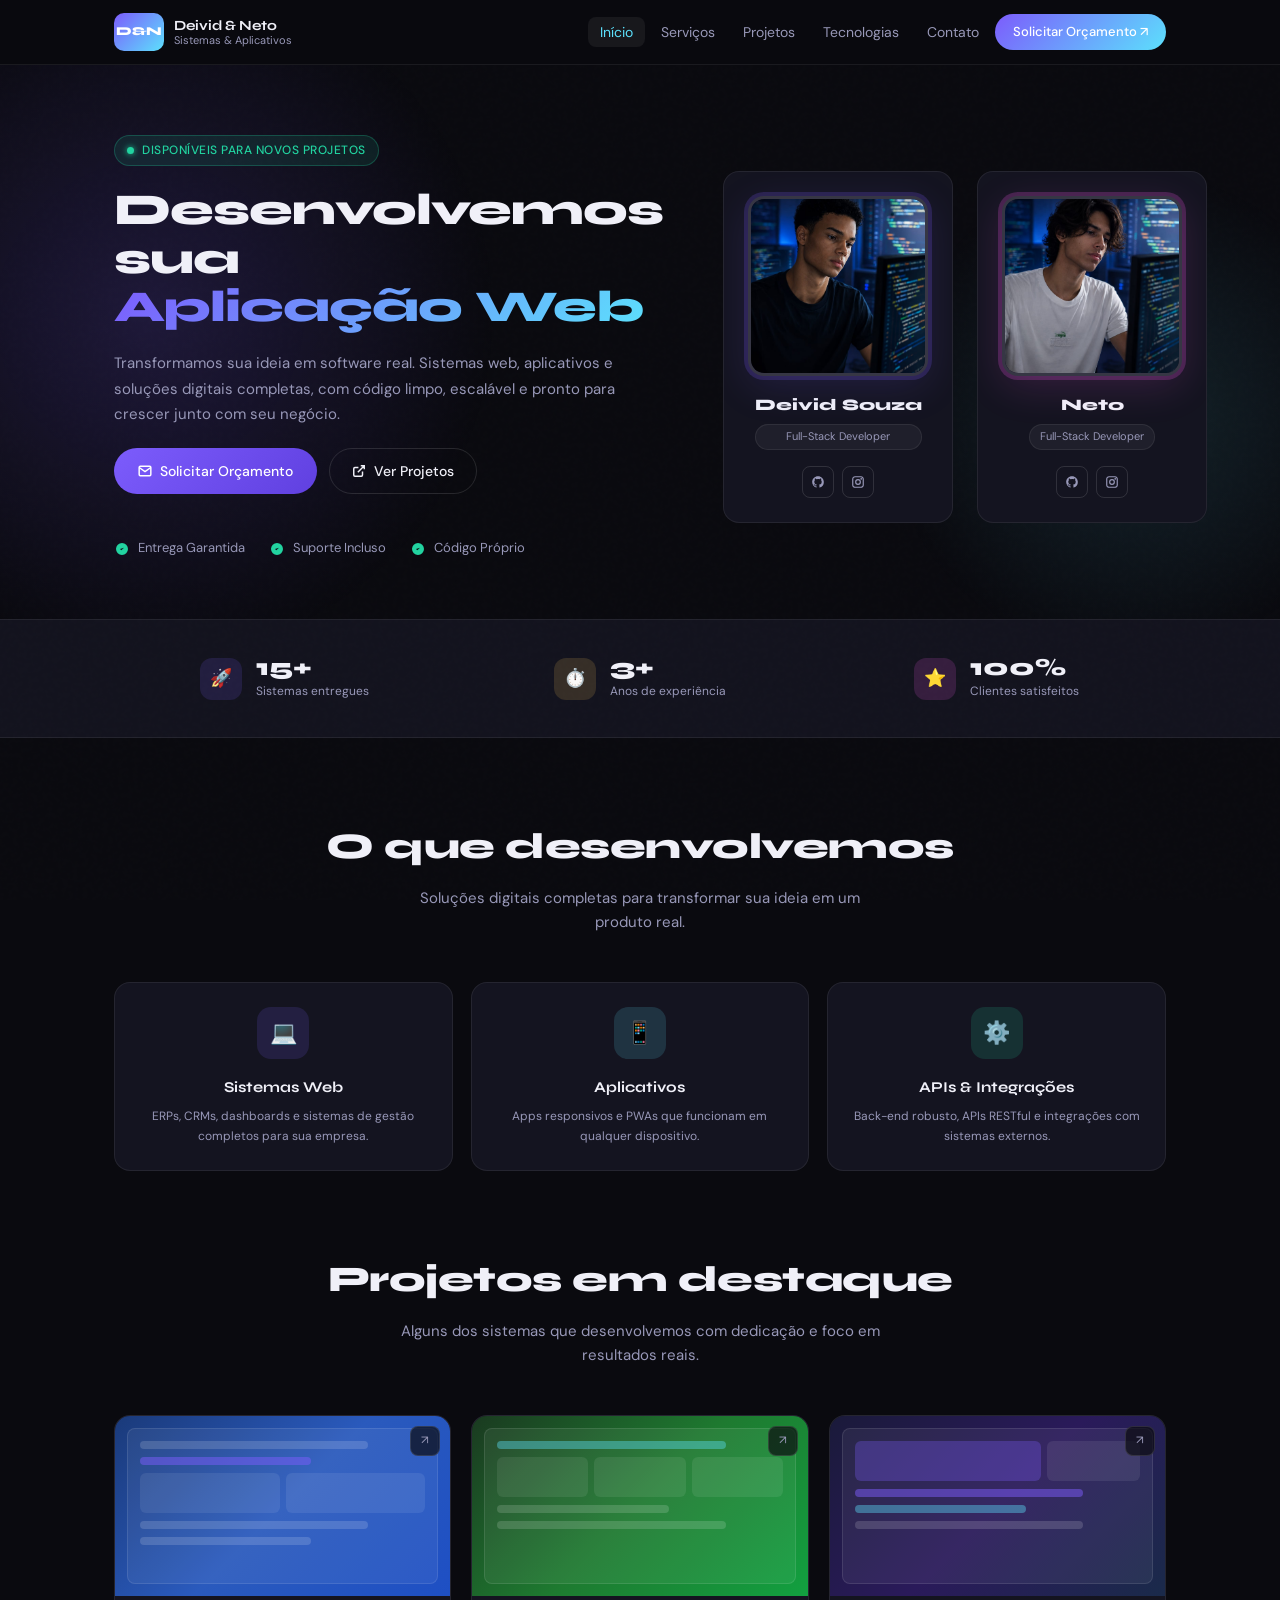
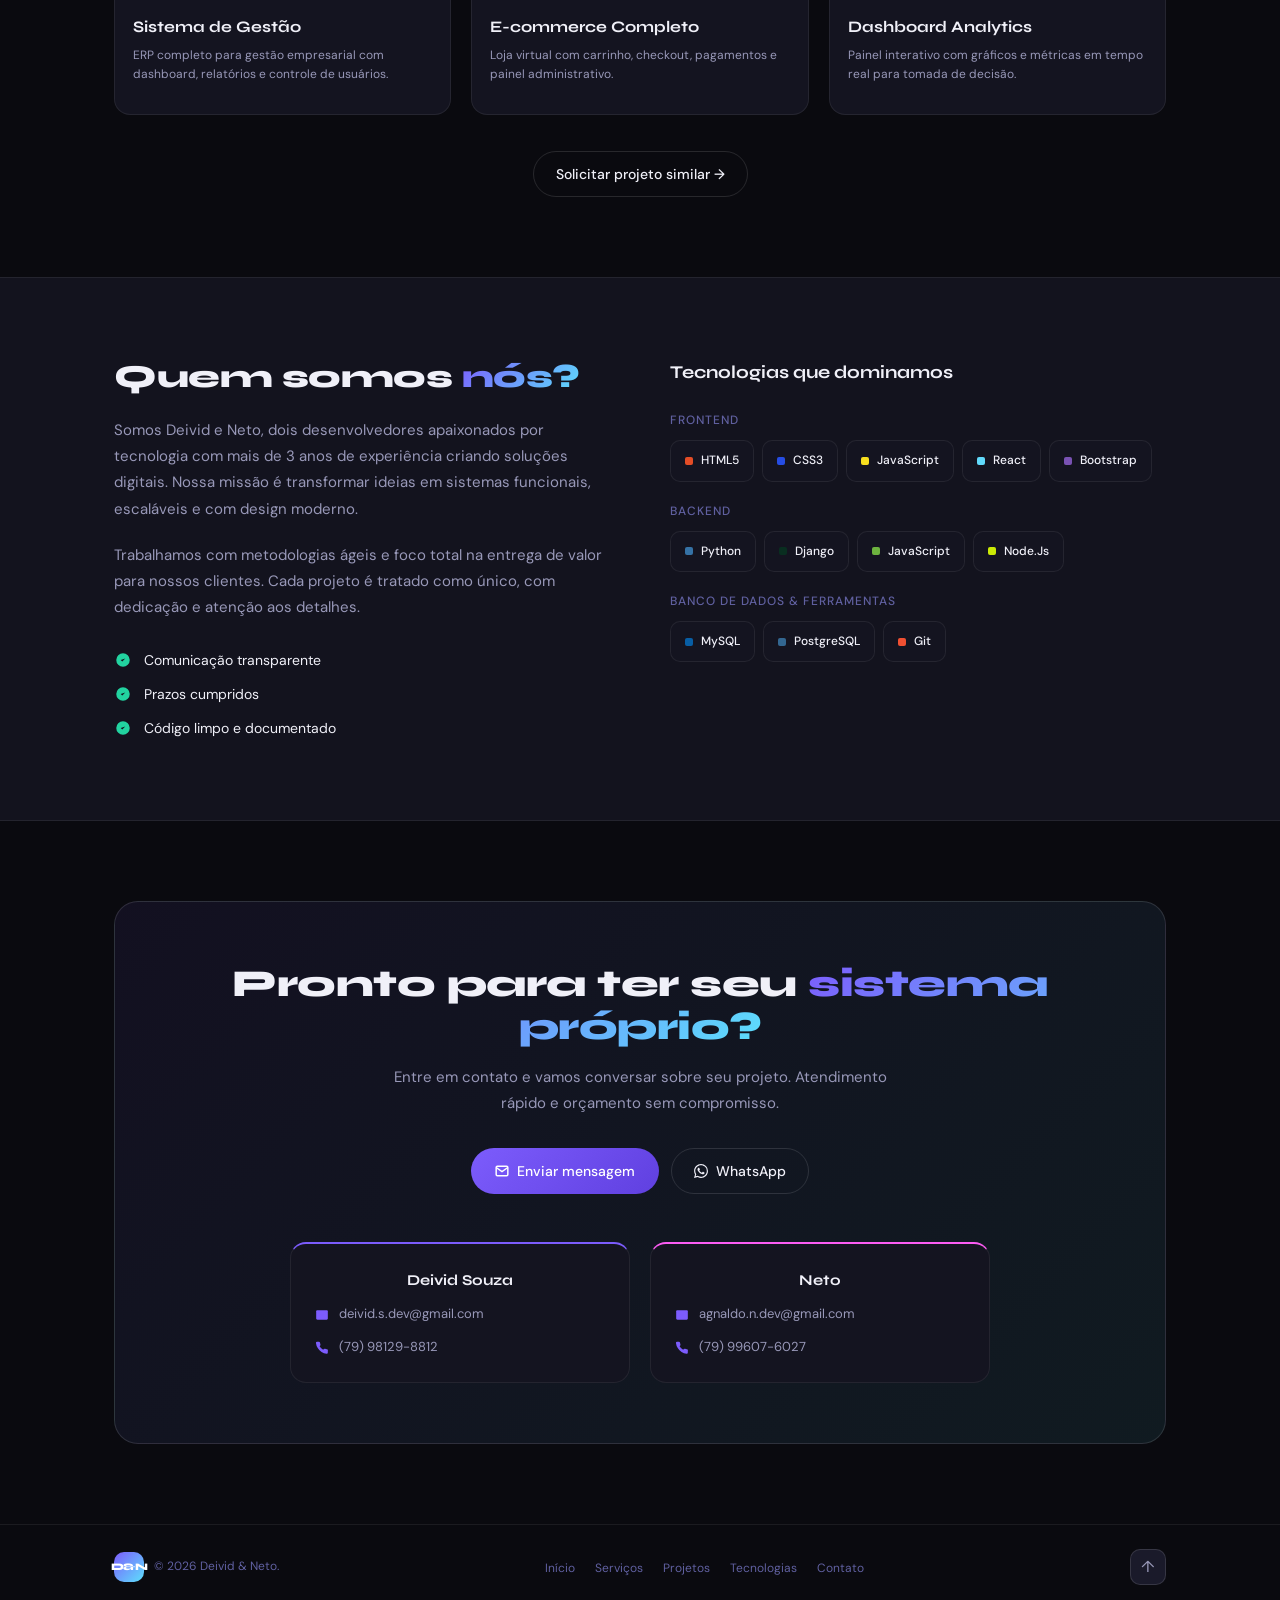
==== commit 2bd6d60d: "Atualização do site, Campo Sobre Nós adicionado" ====
--- a/index.html
+++ b/index.html
@@ -270,23 +270,61 @@
 <!-- ─── TECH STACK ─── -->
 <div class="tech-section" id="tech">
   <div class="container">
-    <div class="section-header fade-in">
-      <h2 class="section-title">Tecnologias que utilizamos</h2>
-      <p class="section-sub">Stack moderna e robusta para entregar soluções de alta qualidade.</p>
-    </div>
-    
-    <div class="tech-grid">
-      <div class="tech-pill fade-in"><div class="tech-dot" style="background:#e44d26;"></div>HTML5</div>
-      <div class="tech-pill fade-in"><div class="tech-dot" style="background:#264de4;"></div>CSS3</div>
-      <div class="tech-pill fade-in"><div class="tech-dot" style="background:#f7df1e;"></div>JavaScript</div>
-      <div class="tech-pill fade-in"><div class="tech-dot" style="background:#61dafb;"></div>React</div>
-      <div class="tech-pill fade-in"><div class="tech-dot" style="background:#7952b3;"></div>Bootstrap</div>
-      <div class="tech-pill fade-in"><div class="tech-dot" style="background:#3572a5;"></div>Python</div>
-      <div class="tech-pill fade-in"><div class="tech-dot" style="background:#092e20;"></div>Django</div>
-      <div class="tech-pill fade-in"><div class="tech-dot" style="background:#336791;"></div>PostgreSQL</div>
-      <div class="tech-pill fade-in"><div class="tech-dot" style="background:#f05032;"></div>Git</div>
-      <div class="tech-pill fade-in"><div class="tech-dot" style="background:#e07020;"></div>Java</div>
-      <div class="tech-pill fade-in"><div class="tech-dot" style="background:#6db33f;"></div>Spring Boot</div>
+    <div class="tech-content">
+      <!-- Quem Somos Nós -->
+      <div class="about-us fade-in">
+        <h2 class="about-us-title">Quem somos <span class="gradient-text">nós?</span></h2>
+        <p class="about-us-text">Somos Deivid e Neto, dois desenvolvedores apaixonados por tecnologia com mais de 3 anos de experiência criando soluções digitais. Nossa missão é transformar ideias em sistemas funcionais, escaláveis e com design moderno.</p>
+        <p class="about-us-text">Trabalhamos com metodologias ágeis e foco total na entrega de valor para nossos clientes. Cada projeto é tratado como único, com dedicação e atenção aos detalhes.</p>
+        <div class="about-us-highlights">
+          <div class="about-highlight">
+            <svg viewBox="0 0 24 24"><path d="M9 12l2 2 4-4m6 2a9 9 0 11-18 0 9 9 0 0118 0z"/></svg>
+            Comunicação transparente
+          </div>
+          <div class="about-highlight">
+            <svg viewBox="0 0 24 24"><path d="M9 12l2 2 4-4m6 2a9 9 0 11-18 0 9 9 0 0118 0z"/></svg>
+            Prazos cumpridos
+          </div>
+          <div class="about-highlight">
+            <svg viewBox="0 0 24 24"><path d="M9 12l2 2 4-4m6 2a9 9 0 11-18 0 9 9 0 0118 0z"/></svg>
+            Código limpo e documentado
+          </div>
+        </div>
+      </div>
+
+      <!-- Tecnologias -->
+      <div class="tech-side fade-in">
+        <h3 class="tech-side-title">Tecnologias que dominamos</h3>
+        <div class="tech-categories">
+          <div class="tech-category">
+            <div class="tech-category-label">Frontend</div>
+            <div class="tech-category-items">
+              <div class="tech-pill"><div class="tech-dot" style="background:#e44d26;"></div>HTML5</div>
+              <div class="tech-pill"><div class="tech-dot" style="background:#264de4;"></div>CSS3</div>
+              <div class="tech-pill"><div class="tech-dot" style="background:#f7df1e;"></div>JavaScript</div>
+              <div class="tech-pill"><div class="tech-dot" style="background:#61dafb;"></div>React</div>
+              <div class="tech-pill"><div class="tech-dot" style="background:#7952b3;"></div>Bootstrap</div>
+            </div>
+          </div>
+          <div class="tech-category">
+            <div class="tech-category-label">Backend</div>
+            <div class="tech-category-items">
+              <div class="tech-pill"><div class="tech-dot" style="background:#3572a5;"></div>Python</div>
+              <div class="tech-pill"><div class="tech-dot" style="background:#092e20;"></div>Django</div>
+              <div class="tech-pill"><div class="tech-dot" style="background:#6db33f;"></div>JavaScript</div>
+              <div class="tech-pill"><div class="tech-dot" style="background:#cbea05;"></div>Node.Js</div>
+            </div>
+          </div>
+          <div class="tech-category">
+            <div class="tech-category-label">Banco de Dados & Ferramentas</div>
+            <div class="tech-category-items">
+              <div class="tech-pill"><div class="tech-dot" style="background:#085ea4;"></div>MySQL</div>
+              <div class="tech-pill"><div class="tech-dot" style="background:#336791;"></div>PostgreSQL</div>
+              <div class="tech-pill"><div class="tech-dot" style="background:#f05032;"></div>Git</div>
+            </div>
+          </div>
+        </div>
+      </div>
     </div>
   </div>
 </div>
@@ -389,9 +427,18 @@
 
   window.addEventListener('scroll', () => {
     let current = '';
-    sections.forEach(s => {
-      if (window.scrollY >= s.offsetTop - 80) current = s.id;
-    });
+    
+    // Check if we're at the bottom of the page
+    const isAtBottom = (window.innerHeight + window.scrollY) >= document.body.offsetHeight - 50;
+    
+    if (isAtBottom) {
+      current = 'cta';
+    } else {
+      sections.forEach(s => {
+        if (window.scrollY >= s.offsetTop - 100) current = s.id;
+      });
+    }
+    
     navLinks.forEach(a => {
       a.classList.remove('active');
       if (a.getAttribute('href') === '#' + current) a.classList.add('active');
--- a/style.css
+++ b/style.css
@@ -262,7 +262,7 @@
     background: var(--card);
     border: 1px solid var(--border);
     border-radius: var(--radius);
-    padding: 20px;
+    padding: 24px;
     display: flex;
     flex-direction: column;
     align-items: center;
@@ -270,7 +270,8 @@
     transition: all .4s cubic-bezier(.4,0,.2,1);
     position: relative;
     overflow: hidden;
-    width: 200px;
+    flex: 1;
+    max-width: 280px;
 }
 
 .founder-card::before {
@@ -293,8 +294,8 @@
 .founder-card:hover::before { opacity: 1; }
 
 .founder-photo {
-    width: 140px; 
-    height: 140px;
+    width: 180px; 
+    height: 180px;
     border-radius: 16px;
     background: var(--card2);
     border: 3px solid var(--border2);
@@ -457,13 +458,14 @@
 
 .stats-inner {
     display: grid;
-    grid-template-columns: repeat(4, 1fr);
+    grid-template-columns: repeat(3, 1fr);
     gap: 16px;
 }
 
 .stat-item { 
     display: flex; 
     align-items: center; 
+    justify-content: center;
     gap: 14px; 
     padding: 8px 12px; 
 }
@@ -502,7 +504,7 @@
 /* ─── SERVICES ─── */
 .services-grid {
     display: grid;
-    grid-template-columns: repeat(4, 1fr);
+    grid-template-columns: repeat(3, 1fr);
     gap: 18px;
 }
 
@@ -609,7 +611,102 @@
     background: var(--bg3);
     border-top: 1px solid var(--border);
     border-bottom: 1px solid var(--border);
-    padding: 60px 0;
+    padding: 80px 0;
+}
+
+.tech-content {
+    display: grid;
+    grid-template-columns: 1fr 1fr;
+    gap: 60px;
+    align-items: start;
+}
+
+.about-us {
+    display: flex;
+    flex-direction: column;
+    gap: 20px;
+}
+
+.about-us-title {
+    font-family: 'Syne', sans-serif;
+    font-size: clamp(24px, 3vw, 32px);
+    font-weight: 800;
+    letter-spacing: -.5px;
+    line-height: 1.2;
+}
+
+.about-us-title .gradient-text {
+    background: linear-gradient(135deg, var(--accent), var(--accent2));
+    -webkit-background-clip: text;
+    -webkit-text-fill-color: transparent;
+    background-clip: text;
+}
+
+.about-us-text {
+    font-size: 15px;
+    color: var(--text2);
+    line-height: 1.75;
+}
+
+.about-us-highlights {
+    display: flex;
+    flex-direction: column;
+    gap: 12px;
+    margin-top: 8px;
+}
+
+.about-highlight {
+    display: flex;
+    align-items: center;
+    gap: 12px;
+    font-size: 14px;
+    color: var(--text);
+}
+
+.about-highlight svg {
+    width: 18px;
+    height: 18px;
+    fill: var(--green);
+    flex-shrink: 0;
+}
+
+.tech-side {
+    display: flex;
+    flex-direction: column;
+    gap: 24px;
+}
+
+.tech-side-title {
+    font-family: 'Syne', sans-serif;
+    font-size: 18px;
+    font-weight: 700;
+    color: var(--text);
+}
+
+.tech-categories {
+    display: flex;
+    flex-direction: column;
+    gap: 20px;
+}
+
+.tech-category {
+    display: flex;
+    flex-direction: column;
+    gap: 10px;
+}
+
+.tech-category-label {
+    font-size: 12px;
+    color: var(--text3);
+    text-transform: uppercase;
+    letter-spacing: 1px;
+    font-weight: 500;
+}
+
+.tech-category-items {
+    display: flex;
+    flex-wrap: wrap;
+    gap: 8px;
 }
 
 .tech-grid {
@@ -626,8 +723,8 @@
     background: var(--card);
     border: 1px solid var(--border);
     border-radius: var(--radius-sm);
-    padding: 12px 16px;
-    font-size: 13px;
+    padding: 10px 14px;
+    font-size: 12px;
     font-weight: 500;
     transition: all .2s;
 }
@@ -803,7 +900,29 @@
         justify-content: center;
     }
     
-    .stats-inner { grid-template-columns: repeat(2, 1fr); gap: 20px; }
+    .tech-content {
+        grid-template-columns: 1fr;
+        gap: 40px;
+    }
+    
+    .about-us {
+        text-align: center;
+        align-items: center;
+    }
+    
+    .about-us-highlights {
+        align-items: center;
+    }
+    
+    .tech-side {
+        align-items: center;
+    }
+    
+    .tech-category-items {
+        justify-content: center;
+    }
+    
+    .stats-inner { grid-template-columns: repeat(3, 1fr); gap: 20px; }
     .services-grid { grid-template-columns: repeat(2, 1fr); }
     .projects-grid { grid-template-columns: repeat(2, 1fr); }
     .team-contact { grid-template-columns: 1fr; }
@@ -817,11 +936,16 @@
     
     .founder-card {
         width: 100%;
-        max-width: 260px;
-    }
-    
-    .stats-inner { grid-template-columns: 1fr 1fr; }
+        max-width: 280px;
+    }
+    
+    .founder-photo {
+        width: 160px;
+        height: 160px;
+    }
+    
+    .stats-inner { grid-template-columns: 1fr; }
     .services-grid { grid-template-columns: 1fr; }
     .projects-grid { grid-template-columns: 1fr; }
     .cta-card { padding: 40px 24px; }
-}+}
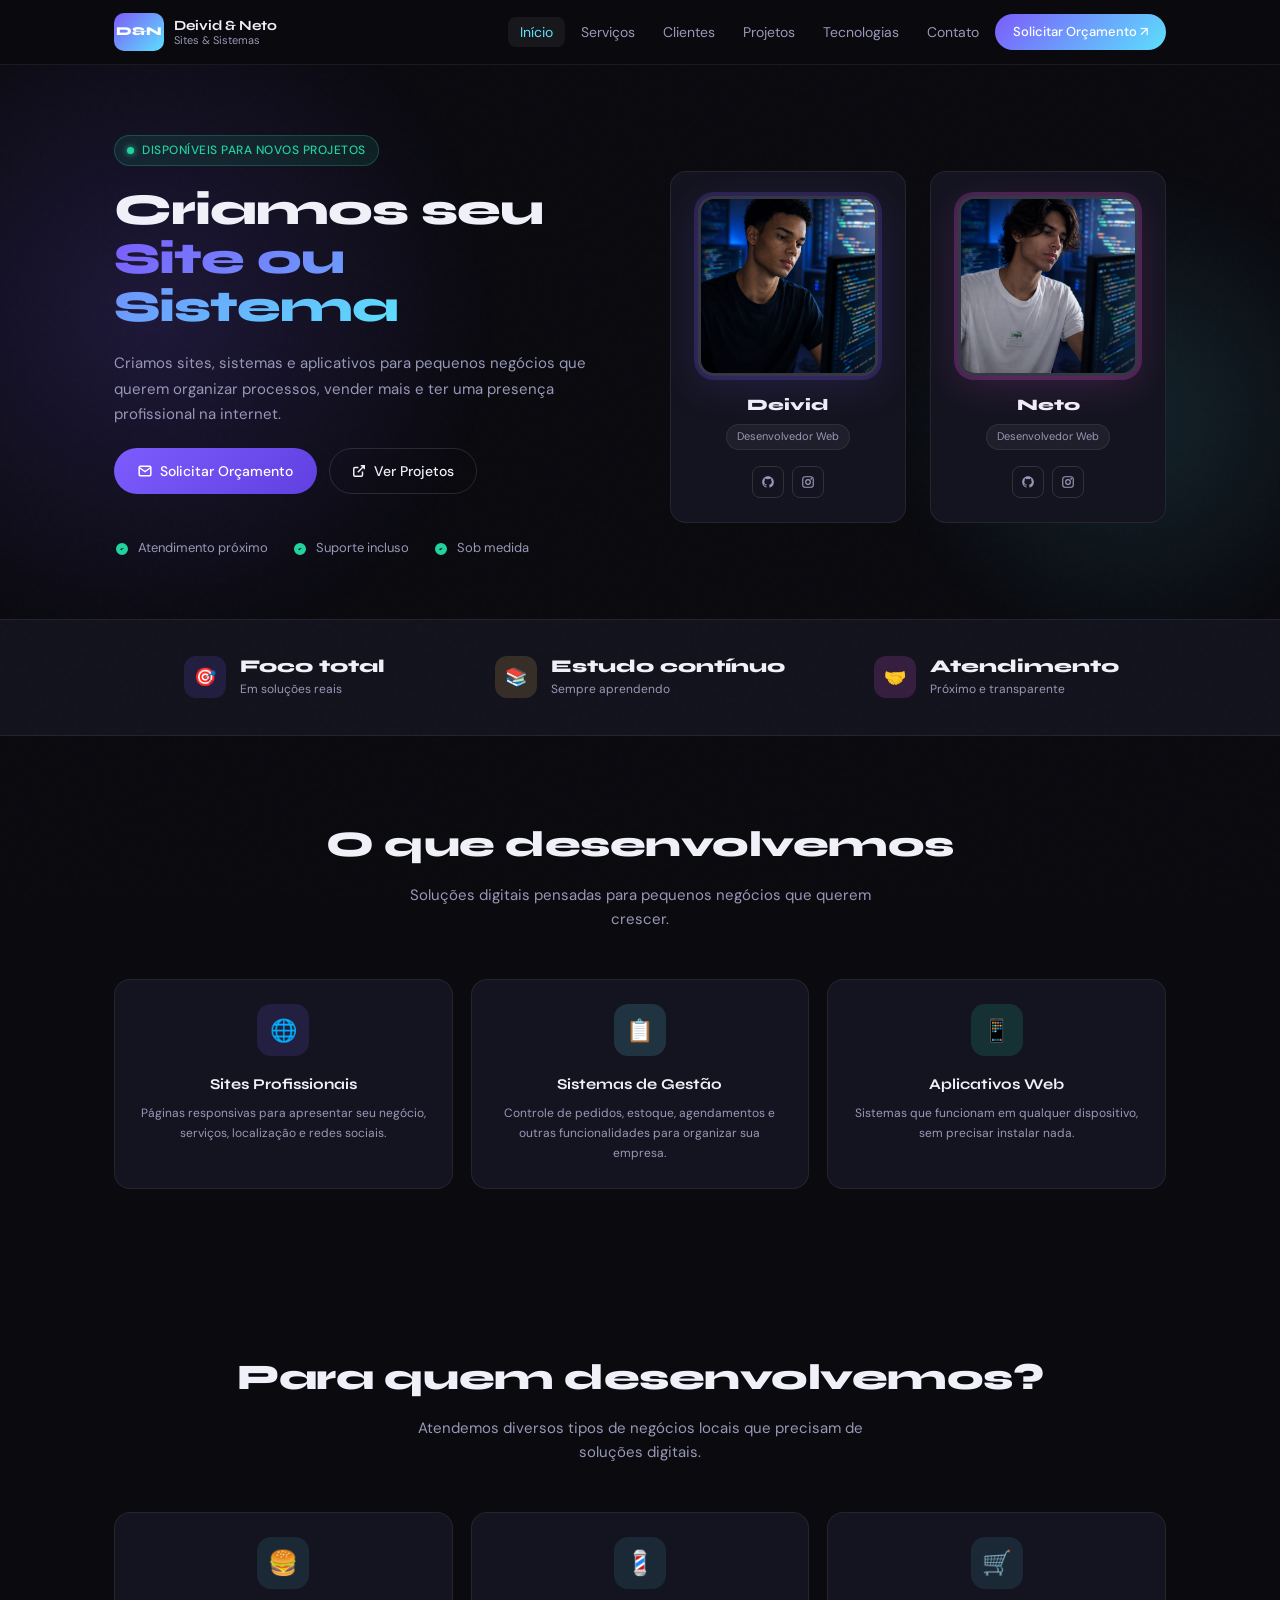
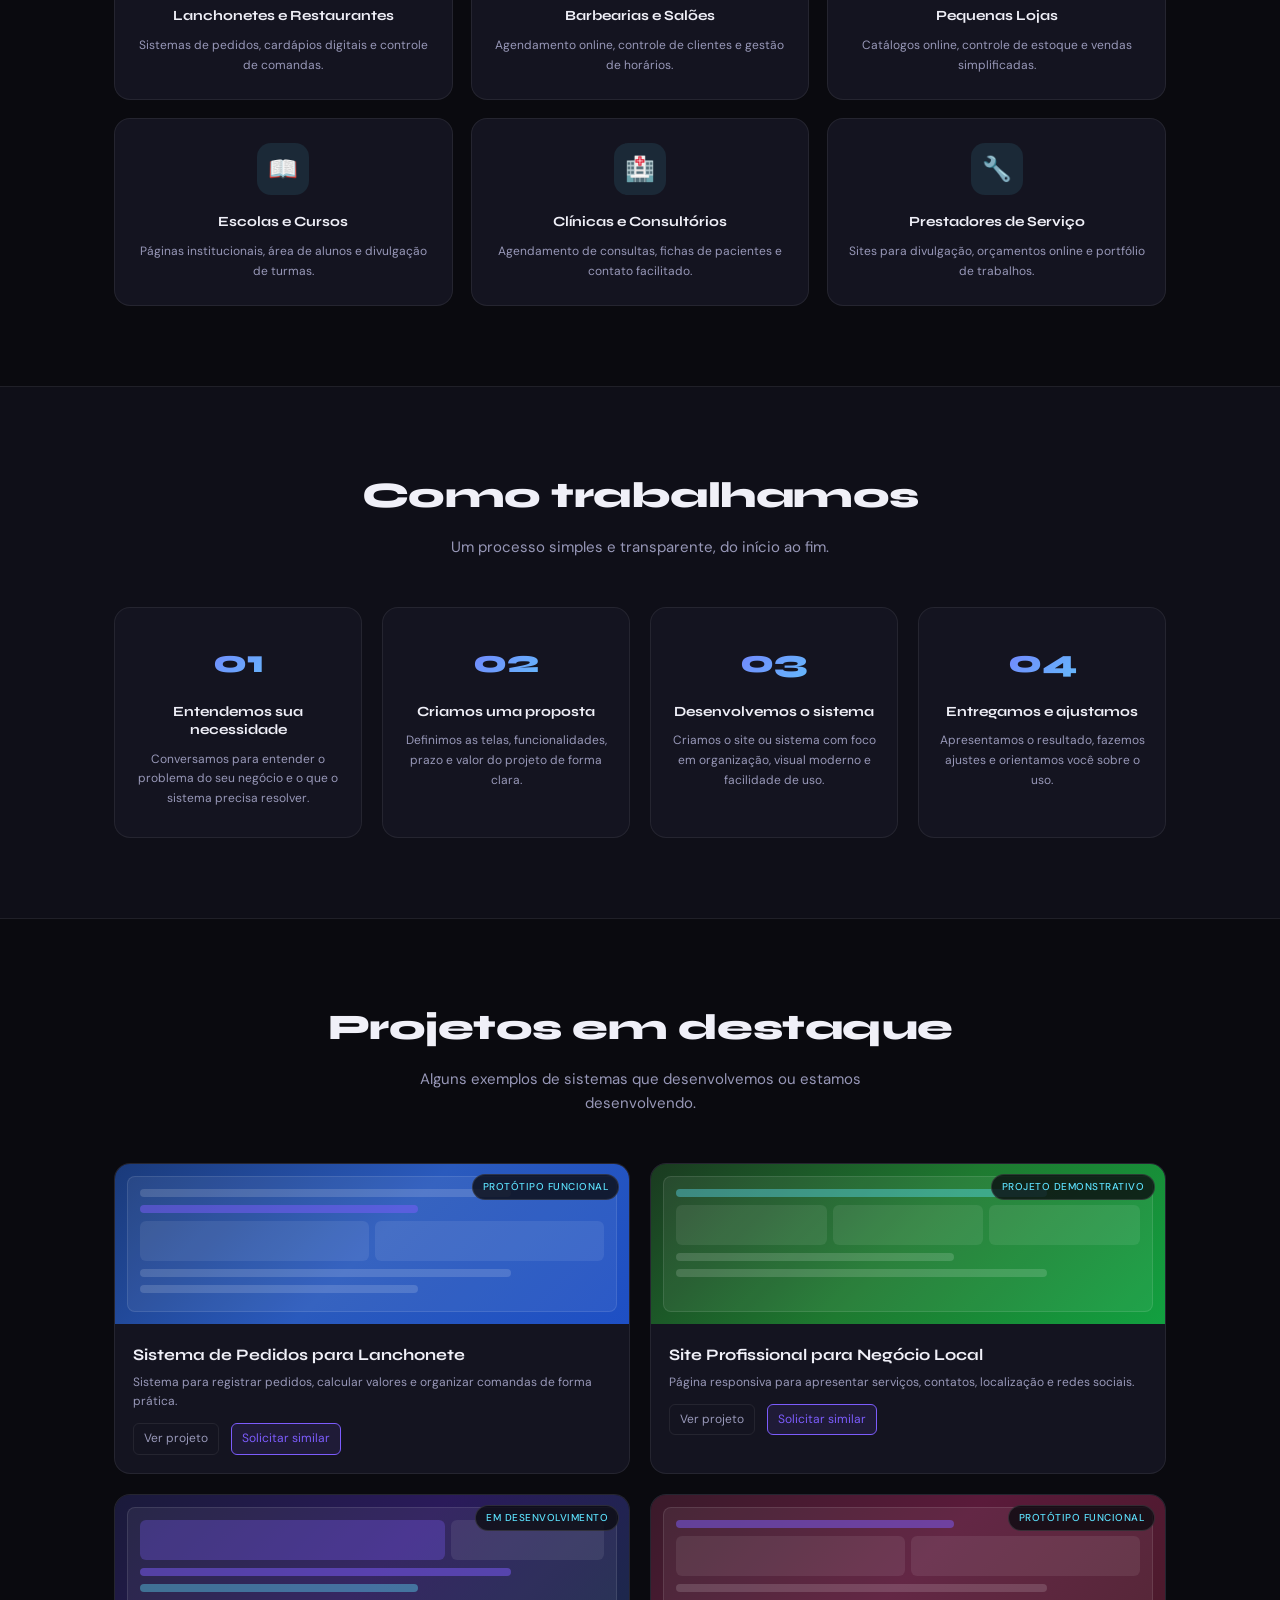
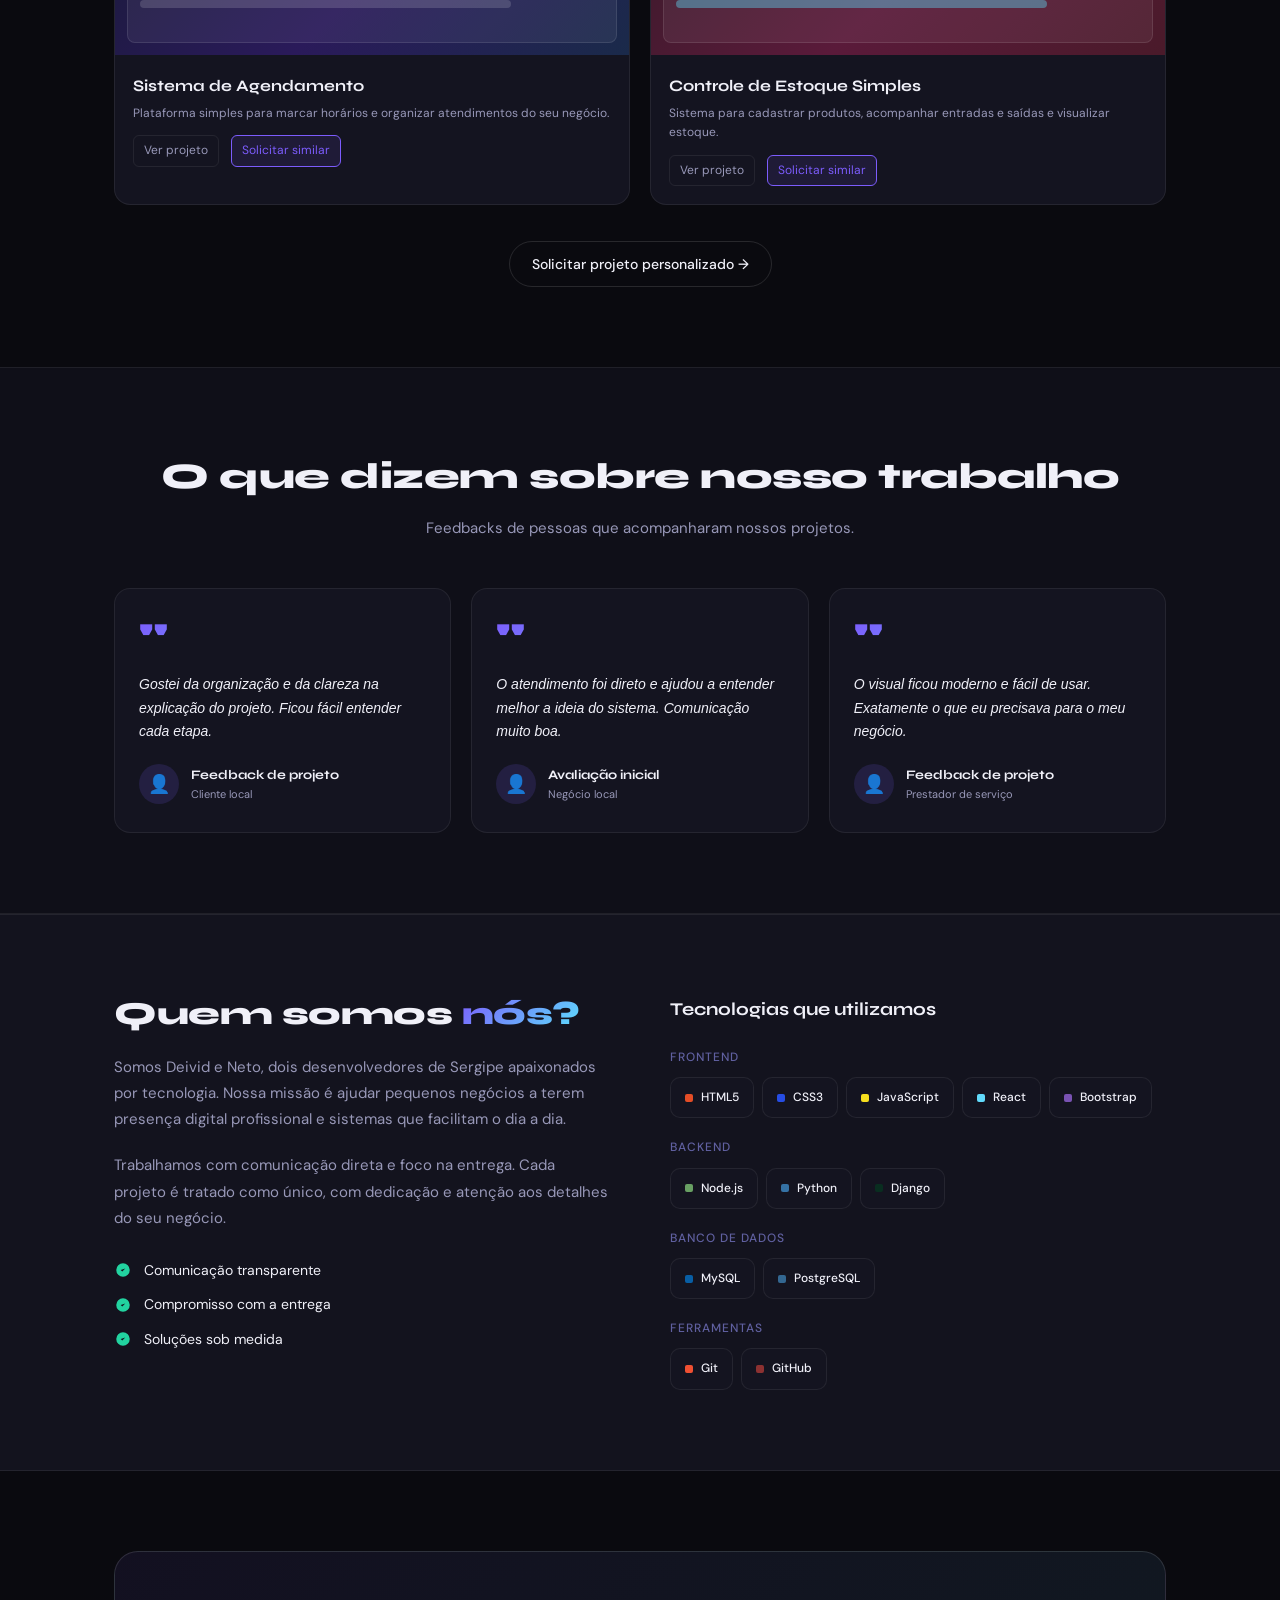
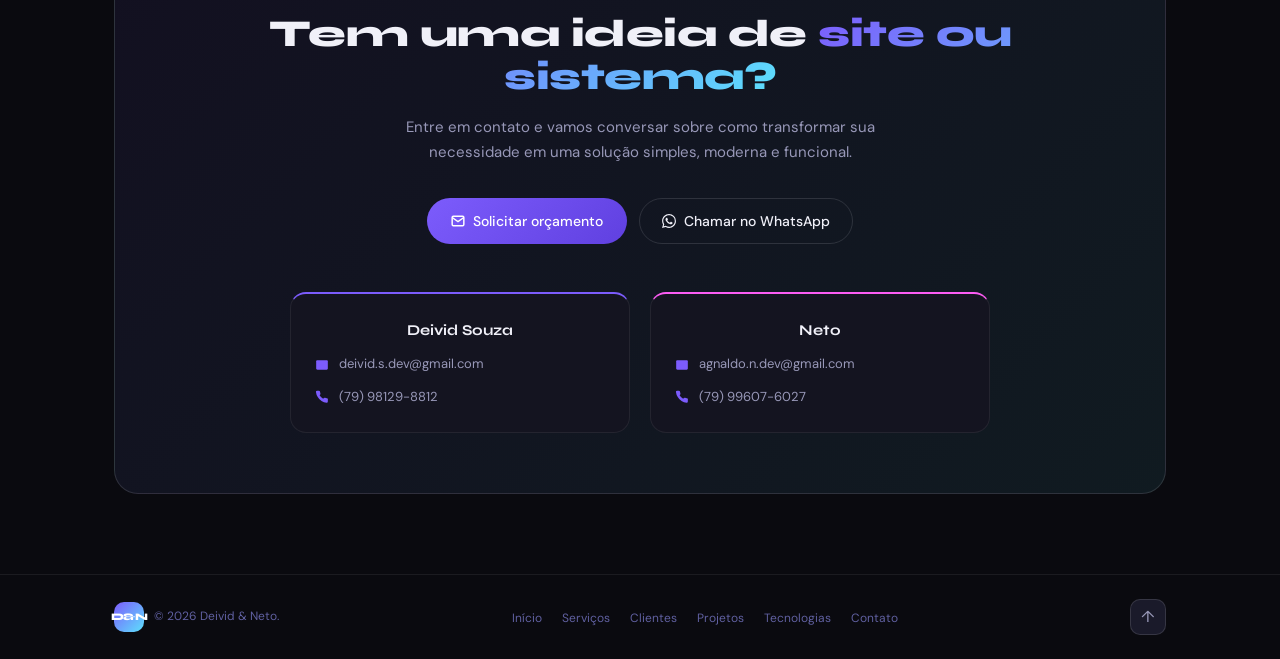
==== commit 7618ddc5: "Mudança visual para nosso principal público-alvo" ====
--- a/index.html
+++ b/index.html
@@ -3,7 +3,8 @@
 <head>
 <meta charset="UTF-8">
 <meta name="viewport" content="width=device-width, initial-scale=1.0">
-<title>Deivid & Neto — Desenvolvimento de Sistemas & Apps</title>
+<title>Deivid & Neto — Desenvolvimento de Sites & Sistemas</title>
+<meta name="description" content="Criamos sites, sistemas e aplicativos para pequenos negócios. Soluções digitais sob medida para lanchonetes, lojas, barbearias, salões e prestadores de serviço.">
 <link href="https://fonts.googleapis.com/css2?family=Syne:wght@400;600;700;800&family=DM+Sans:ital,opsz,wght@0,9..40,300;0,9..40,400;0,9..40,500;1,9..40,300&display=swap" rel="stylesheet">
 <link rel="stylesheet" href="style.css">
 </head>
@@ -17,13 +18,14 @@
         <div class="logo-badge">D&N</div>
         <div class="logo-text">
           <strong>Deivid & Neto</strong>
-          <span>Sistemas & Aplicativos</span>
+          <span>Sites & Sistemas</span>
         </div>
       </a>
 
       <ul class="nav-links">
         <li><a href="#hero" class="active">Início</a></li>
         <li><a href="#services">Serviços</a></li>
+        <li><a href="#clients">Clientes</a></li>
         <li><a href="#projects">Projetos</a></li>
         <li><a href="#tech">Tecnologias</a></li>
         <li><a href="#cta">Contato</a></li>
@@ -38,6 +40,7 @@
   <div class="mobile-menu" id="mobile-menu">
     <a href="#hero">Início</a>
     <a href="#services">Serviços</a>
+    <a href="#clients">Clientes</a>
     <a href="#projects">Projetos</a>
     <a href="#tech">Tecnologias</a>
     <a href="#cta">Contato</a>
@@ -55,10 +58,10 @@
         <div class="hero-text slide-in-left">
           <div class="hero-badge">Disponíveis para novos projetos</div>
           <h1 class="hero-title">
-            Desenvolvemos sua<br>
-            <span class="gradient-text">Aplicação Web</span>
+            Criamos seu<br>
+            <span class="gradient-text">Site ou Sistema</span>
           </h1>
-          <p class="hero-sub">Transformamos sua ideia em software real. Sistemas web, aplicativos e soluções digitais completas, com código limpo, escalável e pronto para crescer junto com seu negócio.</p>
+          <p class="hero-sub">Criamos sites, sistemas e aplicativos para pequenos negócios que querem organizar processos, vender mais e ter uma presença profissional na internet.</p>
           
           <div class="hero-actions">
             <a href="#cta" class="btn-primary">
@@ -74,15 +77,15 @@
           <div class="trust-badges">
             <div class="trust-badge">
               <svg viewBox="0 0 24 24"><path d="M9 12l2 2 4-4m6 2a9 9 0 11-18 0 9 9 0 0118 0z"/></svg>
-              Entrega Garantida
+              Atendimento próximo
             </div>
             <div class="trust-badge">
               <svg viewBox="0 0 24 24"><path d="M9 12l2 2 4-4m6 2a9 9 0 11-18 0 9 9 0 0118 0z"/></svg>
-              Suporte Incluso
+              Suporte incluso
             </div>
             <div class="trust-badge">
               <svg viewBox="0 0 24 24"><path d="M9 12l2 2 4-4m6 2a9 9 0 11-18 0 9 9 0 0118 0z"/></svg>
-              Código Próprio
+              Sob medida
             </div>
           </div>
         </div>
@@ -94,16 +97,21 @@
             <div class="founder-photo">
               <!-- Substitua o src pela foto de Deivid -->
               <img src="imgs/foto-deivid.jpeg" alt="Deivid Souza" onerror="this.style.display='none'; this.nextElementSibling.style.display='flex';">
+              <div class="founder-photo-placeholder" style="display:none;">
+                <svg viewBox="0 0 24 24" fill="currentColor"><path d="M12 12c2.21 0 4-1.79 4-4s-1.79-4-4-4-4 1.79-4 4 1.79 4 4 4zm0 2c-2.67 0-8 1.34-8 4v2h16v-2c0-2.66-5.33-4-8-4z"/></svg>
+                <span>Foto</span>
+              </div>
             </div>
             <div class="founder-info">
-              <div class="founder-name">Deivid Souza</div>
-              <div class="founder-role">Full-Stack Developer</div>
+              <div class="founder-name">Deivid</div>
+              <div class="founder-role">Desenvolvedor Web</div>
             </div>
             <div class="founder-social">
+              <!-- Substituir pelo link real do GitHub -->
               <a href="#" class="social-icon" aria-label="GitHub">
                 <svg viewBox="0 0 24 24"><path d="M12 2C6.477 2 2 6.484 2 12.017c0 4.425 2.865 8.18 6.839 9.504.5.092.682-.217.682-.483 0-.237-.008-.868-.013-1.703-2.782.605-3.369-1.343-3.369-1.343-.454-1.158-1.11-1.466-1.11-1.466-.908-.62.069-.608.069-.608 1.003.07 1.531 1.032 1.531 1.032.892 1.53 2.341 1.088 2.91.832.092-.647.35-1.088.636-1.338-2.22-.253-4.555-1.113-4.555-4.951 0-1.093.39-1.988 1.029-2.688-.103-.253-.446-1.272.098-2.65 0 0 .84-.27 2.75 1.026A9.564 9.564 0 0 1 12 6.844c.85.004 1.705.115 2.504.337 1.909-1.296 2.747-1.027 2.747-1.027.546 1.379.202 2.398.1 2.651.64.7 1.028 1.595 1.028 2.688 0 3.848-2.339 4.695-4.566 4.943.359.309.678.92.678 1.855 0 1.338-.012 2.419-.012 2.747 0 .268.18.58.688.482A10.019 10.019 0 0 0 22 12.017C22 6.484 17.522 2 12 2z"/></svg>
               </a>
-              <a href="https://www.instagram.com/deivinnh_/" class="social-icon" aria-label="Instagram">
+              <a href="https://www.instagram.com/deivinnh_/" class="social-icon" aria-label="Instagram" target="_blank">
                 <svg viewBox="0 0 24 24"><path d="M7 2C4.243 2 2 4.243 2 7v10c0 2.757 2.243 5 5 5h10c2.757 0 5-2.243 5-5V7c0-2.757-2.243-5-5-5H7zm0 2h10c1.654 0 3 1.346 3 3v10c0 1.654-1.346 3-3 3H7c-1.654 0-3-1.346-3-3V7c0-1.654 1.346-3 3-3zm10.5 1a1.5 1.5 0 1 0 0 3 1.5 1.5 0 0 0 0-3zM12 7a5 5 0 1 0 0 10 5 5 0 0 0 0-10zm0 2a3 3 0 1 1 0 6 3 3 0 0 1 0-6z"/></svg>
               </a>
             </div>
@@ -114,16 +122,21 @@
             <div class="founder-photo">
               <!-- Substitua o src pela foto de Neto -->
               <img src="imgs/foto-neto.jpeg" alt="Neto" onerror="this.style.display='none'; this.nextElementSibling.style.display='flex';">
+              <div class="founder-photo-placeholder" style="display:none;">
+                <svg viewBox="0 0 24 24" fill="currentColor"><path d="M12 12c2.21 0 4-1.79 4-4s-1.79-4-4-4-4 1.79-4 4 1.79 4 4 4zm0 2c-2.67 0-8 1.34-8 4v2h16v-2c0-2.66-5.33-4-8-4z"/></svg>
+                <span>Foto</span>
+              </div>
             </div>
             <div class="founder-info">
               <div class="founder-name">Neto</div>
-              <div class="founder-role">Full-Stack Developer</div>
+              <div class="founder-role">Desenvolvedor Web</div>
             </div>
             <div class="founder-social">
+              <!-- Substituir pelo link real do GitHub -->
               <a href="#" class="social-icon" aria-label="GitHub">
                 <svg viewBox="0 0 24 24"><path d="M12 2C6.477 2 2 6.484 2 12.017c0 4.425 2.865 8.18 6.839 9.504.5.092.682-.217.682-.483 0-.237-.008-.868-.013-1.703-2.782.605-3.369-1.343-3.369-1.343-.454-1.158-1.11-1.466-1.11-1.466-.908-.62.069-.608.069-.608 1.003.07 1.531 1.032 1.531 1.032.892 1.53 2.341 1.088 2.91.832.092-.647.35-1.088.636-1.338-2.22-.253-4.555-1.113-4.555-4.951 0-1.093.39-1.988 1.029-2.688-.103-.253-.446-1.272.098-2.65 0 0 .84-.27 2.75 1.026A9.564 9.564 0 0 1 12 6.844c.85.004 1.705.115 2.504.337 1.909-1.296 2.747-1.027 2.747-1.027.546 1.379.202 2.398.1 2.651.64.7 1.028 1.595 1.028 2.688 0 3.848-2.339 4.695-4.566 4.943.359.309.678.92.678 1.855 0 1.338-.012 2.419-.012 2.747 0 .268.18.58.688.482A10.019 10.019 0 0 0 22 12.017C22 6.484 17.522 2 12 2z"/></svg>
               </a>
-              <a href="https://www.instagram.com/agnaldocardozonetoo/" class="social-icon" aria-label="Instagram">
+              <a href="https://www.instagram.com/agnaldocardozonetoo/" class="social-icon" aria-label="Instagram" target="_blank">
                 <svg viewBox="0 0 24 24"><path d="M7 2C4.243 2 2 4.243 2 7v10c0 2.757 2.243 5 5 5h10c2.757 0 5-2.243 5-5V7c0-2.757-2.243-5-5-5H7zm0 2h10c1.654 0 3 1.346 3 3v10c0 1.654-1.346 3-3 3H7c-1.654 0-3-1.346-3-3V7c0-1.654 1.346-3 3-3zm10.5 1a1.5 1.5 0 1 0 0 3 1.5 1.5 0 0 0 0-3zM12 7a5 5 0 1 0 0 10 5 5 0 0 0 0-10zm0 2a3 3 0 1 1 0 6 3 3 0 0 1 0-6z"/></svg>
               </a>
             </div>
@@ -140,24 +153,24 @@
   <div class="container">
     <div class="stats-inner">
       <div class="stat-item fade-in">
-        <div class="stat-icon purple">🚀</div>
+        <div class="stat-icon purple">🎯</div>
         <div>
-          <div class="stat-num">15+</div>
-          <div class="stat-label">Sistemas entregues</div>
+          <div class="stat-num">Foco total</div>
+          <div class="stat-label">Em soluções reais</div>
         </div>
       </div>
       <div class="stat-item fade-in">
-        <div class="stat-icon yellow">⏱️</div>
+        <div class="stat-icon yellow">📚</div>
         <div>
-          <div class="stat-num">3+</div>
-          <div class="stat-label">Anos de experiência</div>
+          <div class="stat-num">Estudo contínuo</div>
+          <div class="stat-label">Sempre aprendendo</div>
         </div>
       </div>
       <div class="stat-item fade-in">
-        <div class="stat-icon pink">⭐</div>
+        <div class="stat-icon pink">🤝</div>
         <div>
-          <div class="stat-num">100%</div>
-          <div class="stat-label">Clientes satisfeitos</div>
+          <div class="stat-num">Atendimento</div>
+          <div class="stat-label">Próximo e transparente</div>
         </div>
       </div>
     </div>
@@ -169,35 +182,111 @@
   <div class="container">
     <div class="section-header fade-in">
       <h2 class="section-title">O que desenvolvemos</h2>
-      <p class="section-sub">Soluções digitais completas para transformar sua ideia em um produto real.</p>
+      <p class="section-sub">Soluções digitais pensadas para pequenos negócios que querem crescer.</p>
     </div>
 
     <div class="services-grid">
       <div class="service-card fade-in">
-        <div class="service-icon c1">💻</div>
-        <div class="service-title">Sistemas Web</div>
-        <div class="service-desc">ERPs, CRMs, dashboards e sistemas de gestão completos para sua empresa.</div>
+        <div class="service-icon c1">🌐</div>
+        <div class="service-title">Sites Profissionais</div>
+        <div class="service-desc">Páginas responsivas para apresentar seu negócio, serviços, localização e redes sociais.</div>
       </div>
       <div class="service-card fade-in">
-        <div class="service-icon c2">📱</div>
-        <div class="service-title">Aplicativos</div>
-        <div class="service-desc">Apps responsivos e PWAs que funcionam em qualquer dispositivo.</div>
+        <div class="service-icon c2">📋</div>
+        <div class="service-title">Sistemas de Gestão</div>
+        <div class="service-desc">Controle de pedidos, estoque, agendamentos e outras funcionalidades para organizar sua empresa.</div>
       </div>
       <div class="service-card fade-in">
-        <div class="service-icon c4">⚙️</div>
-        <div class="service-title">APIs & Integrações</div>
-        <div class="service-desc">Back-end robusto, APIs RESTful e integrações com sistemas externos.</div>
+        <div class="service-icon c4">📱</div>
+        <div class="service-title">Aplicativos Web</div>
+        <div class="service-desc">Sistemas que funcionam em qualquer dispositivo, sem precisar instalar nada.</div>
       </div>
     </div>
   </div>
 </section>
 
+<!-- ─── PARA QUEM DESENVOLVEMOS ─── -->
+<section id="clients">
+  <div class="container">
+    <div class="section-header fade-in">
+      <h2 class="section-title">Para quem desenvolvemos?</h2>
+      <p class="section-sub">Atendemos diversos tipos de negócios locais que precisam de soluções digitais.</p>
+    </div>
+
+    <div class="clients-grid">
+      <div class="client-card fade-in">
+        <div class="client-icon">🍔</div>
+        <div class="client-title">Lanchonetes e Restaurantes</div>
+        <div class="client-desc">Sistemas de pedidos, cardápios digitais e controle de comandas.</div>
+      </div>
+      <div class="client-card fade-in">
+        <div class="client-icon">💈</div>
+        <div class="client-title">Barbearias e Salões</div>
+        <div class="client-desc">Agendamento online, controle de clientes e gestão de horários.</div>
+      </div>
+      <div class="client-card fade-in">
+        <div class="client-icon">🛒</div>
+        <div class="client-title">Pequenas Lojas</div>
+        <div class="client-desc">Catálogos online, controle de estoque e vendas simplificadas.</div>
+      </div>
+      <div class="client-card fade-in">
+        <div class="client-icon">📖</div>
+        <div class="client-title">Escolas e Cursos</div>
+        <div class="client-desc">Páginas institucionais, área de alunos e divulgação de turmas.</div>
+      </div>
+      <div class="client-card fade-in">
+        <div class="client-icon">🏥</div>
+        <div class="client-title">Clínicas e Consultórios</div>
+        <div class="client-desc">Agendamento de consultas, fichas de pacientes e contato facilitado.</div>
+      </div>
+      <div class="client-card fade-in">
+        <div class="client-icon">🔧</div>
+        <div class="client-title">Prestadores de Serviço</div>
+        <div class="client-desc">Sites para divulgação, orçamentos online e portfólio de trabalhos.</div>
+      </div>
+    </div>
+  </div>
+</section>
+
+<!-- ─── COMO TRABALHAMOS ─── -->
+<section id="process" class="process-section">
+  <div class="container">
+    <div class="section-header fade-in">
+      <h2 class="section-title">Como trabalhamos</h2>
+      <p class="section-sub">Um processo simples e transparente, do início ao fim.</p>
+    </div>
+
+    <div class="process-grid">
+      <div class="process-card fade-in">
+        <div class="process-number">01</div>
+        <div class="process-title">Entendemos sua necessidade</div>
+        <div class="process-desc">Conversamos para entender o problema do seu negócio e o que o sistema precisa resolver.</div>
+      </div>
+      <div class="process-card fade-in">
+        <div class="process-number">02</div>
+        <div class="process-title">Criamos uma proposta</div>
+        <div class="process-desc">Definimos as telas, funcionalidades, prazo e valor do projeto de forma clara.</div>
+      </div>
+      <div class="process-card fade-in">
+        <div class="process-number">03</div>
+        <div class="process-title">Desenvolvemos o sistema</div>
+        <div class="process-desc">Criamos o site ou sistema com foco em organização, visual moderno e facilidade de uso.</div>
+      </div>
+      <div class="process-card fade-in">
+        <div class="process-number">04</div>
+        <div class="process-title">Entregamos e ajustamos</div>
+        <div class="process-desc">Apresentamos o resultado, fazemos ajustes e orientamos você sobre o uso.</div>
+      </div>
+    </div>
+  </div>
+</section>
+
 <!-- ─── PROJECTS ─── -->
-<section id="projects" style="padding-top:0;">
+<section id="projects">
   <div class="container">
     <div class="section-header fade-in">
       <h2 class="section-title">Projetos em destaque</h2>
-      <p class="section-sub">Alguns dos sistemas que desenvolvemos com dedicação e foco em resultados reais.</p>
+      <p class="section-sub">Alguns exemplos de sistemas que desenvolvemos ou estamos desenvolvendo.</p>
     </div>
 
     <div class="projects-grid">
@@ -213,11 +302,15 @@
             <div class="ui-bar medium"></div>
             <div class="ui-bar short"></div>
           </div>
-          <div class="project-link-icon">↗</div>
+          <div class="project-badge">Protótipo funcional</div>
         </div>
         <div class="project-body">
-          <div class="project-name">Sistema de Gestão</div>
-          <div class="project-desc">ERP completo para gestão empresarial com dashboard, relatórios e controle de usuários.</div>
+          <div class="project-name">Sistema de Pedidos para Lanchonete</div>
+          <div class="project-desc">Sistema para registrar pedidos, calcular valores e organizar comandas de forma prática.</div>
+          <div class="project-actions">
+            <a href="#" class="project-link">Ver projeto</a>
+            <a href="#cta" class="project-link highlight">Solicitar similar</a>
+          </div>
         </div>
       </div>
 
@@ -233,11 +326,15 @@
             <div class="ui-bar short"></div>
             <div class="ui-bar medium"></div>
           </div>
-          <div class="project-link-icon">↗</div>
+          <div class="project-badge">Projeto demonstrativo</div>
         </div>
         <div class="project-body">
-          <div class="project-name">E-commerce Completo</div>
-          <div class="project-desc">Loja virtual com carrinho, checkout, pagamentos e painel administrativo.</div>
+          <div class="project-name">Site Profissional para Negócio Local</div>
+          <div class="project-desc">Página responsiva para apresentar serviços, contatos, localização e redes sociais.</div>
+          <div class="project-actions">
+            <a href="#" class="project-link">Ver projeto</a>
+            <a href="#cta" class="project-link highlight">Solicitar similar</a>
+          </div>
         </div>
       </div>
 
@@ -252,17 +349,90 @@
             <div class="ui-bar short accent2"></div>
             <div class="ui-bar medium"></div>
           </div>
-          <div class="project-link-icon">↗</div>
+          <div class="project-badge">Em desenvolvimento</div>
         </div>
         <div class="project-body">
-          <div class="project-name">Dashboard Analytics</div>
-          <div class="project-desc">Painel interativo com gráficos e métricas em tempo real para tomada de decisão.</div>
+          <div class="project-name">Sistema de Agendamento</div>
+          <div class="project-desc">Plataforma simples para marcar horários e organizar atendimentos do seu negócio.</div>
+          <div class="project-actions">
+            <a href="#" class="project-link">Ver projeto</a>
+            <a href="#cta" class="project-link highlight">Solicitar similar</a>
+          </div>
+        </div>
+      </div>
+
+      <div class="project-card fade-in">
+        <div class="project-thumb project-thumb-4">
+          <div class="project-thumb-ui">
+            <div class="ui-bar short accent"></div>
+            <div class="ui-row">
+              <div class="ui-block"></div>
+              <div class="ui-block"></div>
+            </div>
+            <div class="ui-bar medium"></div>
+            <div class="ui-bar medium accent2"></div>
+          </div>
+          <div class="project-badge">Protótipo funcional</div>
+        </div>
+        <div class="project-body">
+          <div class="project-name">Controle de Estoque Simples</div>
+          <div class="project-desc">Sistema para cadastrar produtos, acompanhar entradas e saídas e visualizar estoque.</div>
+          <div class="project-actions">
+            <a href="#" class="project-link">Ver projeto</a>
+            <a href="#cta" class="project-link highlight">Solicitar similar</a>
+          </div>
         </div>
       </div>
     </div>
 
     <div class="center">
-      <a href="#cta" class="btn-secondary">Solicitar projeto similar →</a>
+      <a href="#cta" class="btn-secondary">Solicitar projeto personalizado →</a>
+    </div>
+  </div>
+</section>
+
+<!-- ─── DEPOIMENTOS ─── -->
+<section id="testimonials" class="testimonials-section">
+  <div class="container">
+    <div class="section-header fade-in">
+      <h2 class="section-title">O que dizem sobre nosso trabalho</h2>
+      <p class="section-sub">Feedbacks de pessoas que acompanharam nossos projetos.</p>
+    </div>
+
+    <div class="testimonials-grid">
+      <div class="testimonial-card fade-in">
+        <div class="testimonial-quote">"</div>
+        <div class="testimonial-text">Gostei da organização e da clareza na explicação do projeto. Ficou fácil entender cada etapa.</div>
+        <div class="testimonial-author">
+          <div class="testimonial-avatar">👤</div>
+          <div>
+            <div class="testimonial-name">Feedback de projeto</div>
+            <div class="testimonial-role">Cliente local</div>
+          </div>
+        </div>
+      </div>
+      <div class="testimonial-card fade-in">
+        <div class="testimonial-quote">"</div>
+        <div class="testimonial-text">O atendimento foi direto e ajudou a entender melhor a ideia do sistema. Comunicação muito boa.</div>
+        <div class="testimonial-author">
+          <div class="testimonial-avatar">👤</div>
+          <div>
+            <div class="testimonial-name">Avaliação inicial</div>
+            <div class="testimonial-role">Negócio local</div>
+          </div>
+        </div>
+      </div>
+      <div class="testimonial-card fade-in">
+        <div class="testimonial-quote">"</div>
+        <div class="testimonial-text">O visual ficou moderno e fácil de usar. Exatamente o que eu precisava para o meu negócio.</div>
+        <div class="testimonial-author">
+          <div class="testimonial-avatar">👤</div>
+          <div>
+            <div class="testimonial-name">Feedback de projeto</div>
+            <div class="testimonial-role">Prestador de serviço</div>
+          </div>
+        </div>
+      </div>
     </div>
   </div>
 </section>
@@ -274,8 +444,8 @@
       <!-- Quem Somos Nós -->
       <div class="about-us fade-in">
         <h2 class="about-us-title">Quem somos <span class="gradient-text">nós?</span></h2>
-        <p class="about-us-text">Somos Deivid e Neto, dois desenvolvedores apaixonados por tecnologia com mais de 3 anos de experiência criando soluções digitais. Nossa missão é transformar ideias em sistemas funcionais, escaláveis e com design moderno.</p>
-        <p class="about-us-text">Trabalhamos com metodologias ágeis e foco total na entrega de valor para nossos clientes. Cada projeto é tratado como único, com dedicação e atenção aos detalhes.</p>
+        <p class="about-us-text">Somos Deivid e Neto, dois desenvolvedores de Sergipe apaixonados por tecnologia. Nossa missão é ajudar pequenos negócios a terem presença digital profissional e sistemas que facilitam o dia a dia.</p>
+        <p class="about-us-text">Trabalhamos com comunicação direta e foco na entrega. Cada projeto é tratado como único, com dedicação e atenção aos detalhes do seu negócio.</p>
         <div class="about-us-highlights">
           <div class="about-highlight">
             <svg viewBox="0 0 24 24"><path d="M9 12l2 2 4-4m6 2a9 9 0 11-18 0 9 9 0 0118 0z"/></svg>
@@ -283,18 +453,18 @@
           </div>
           <div class="about-highlight">
             <svg viewBox="0 0 24 24"><path d="M9 12l2 2 4-4m6 2a9 9 0 11-18 0 9 9 0 0118 0z"/></svg>
-            Prazos cumpridos
+            Compromisso com a entrega
           </div>
           <div class="about-highlight">
             <svg viewBox="0 0 24 24"><path d="M9 12l2 2 4-4m6 2a9 9 0 11-18 0 9 9 0 0118 0z"/></svg>
-            Código limpo e documentado
+            Soluções sob medida
           </div>
         </div>
       </div>
 
       <!-- Tecnologias -->
       <div class="tech-side fade-in">
-        <h3 class="tech-side-title">Tecnologias que dominamos</h3>
+        <h3 class="tech-side-title">Tecnologias que utilizamos</h3>
         <div class="tech-categories">
           <div class="tech-category">
             <div class="tech-category-label">Frontend</div>
@@ -309,18 +479,23 @@
           <div class="tech-category">
             <div class="tech-category-label">Backend</div>
             <div class="tech-category-items">
+              <div class="tech-pill"><div class="tech-dot" style="background:#68a063;"></div>Node.js</div>
               <div class="tech-pill"><div class="tech-dot" style="background:#3572a5;"></div>Python</div>
               <div class="tech-pill"><div class="tech-dot" style="background:#092e20;"></div>Django</div>
-              <div class="tech-pill"><div class="tech-dot" style="background:#6db33f;"></div>JavaScript</div>
-              <div class="tech-pill"><div class="tech-dot" style="background:#cbea05;"></div>Node.Js</div>
             </div>
           </div>
           <div class="tech-category">
-            <div class="tech-category-label">Banco de Dados & Ferramentas</div>
+            <div class="tech-category-label">Banco de Dados</div>
             <div class="tech-category-items">
               <div class="tech-pill"><div class="tech-dot" style="background:#085ea4;"></div>MySQL</div>
               <div class="tech-pill"><div class="tech-dot" style="background:#336791;"></div>PostgreSQL</div>
+            </div>
+          </div>
+          <div class="tech-category">
+            <div class="tech-category-label">Ferramentas</div>
+            <div class="tech-category-items">
               <div class="tech-pill"><div class="tech-dot" style="background:#f05032;"></div>Git</div>
+              <div class="tech-pill"><div class="tech-dot" style="background:#8c3131;"></div>GitHub</div>
             </div>
           </div>
         </div>
@@ -333,17 +508,17 @@
 <section id="cta">
   <div class="container">
     <div class="cta-card fade-in">
-      <h2 class="cta-heading">Pronto para ter seu <span class="grad">sistema próprio?</span></h2>
-      <p class="cta-text">Entre em contato e vamos conversar sobre seu projeto. Atendimento rápido e orçamento sem compromisso.</p>
+      <h2 class="cta-heading">Tem uma ideia de <span class="grad">site ou sistema?</span></h2>
+      <p class="cta-text">Entre em contato e vamos conversar sobre como transformar sua necessidade em uma solução simples, moderna e funcional.</p>
       
       <div class="cta-actions">
         <a href="mailto:deivid.s.dev@gmail.com" class="btn-primary">
           <svg width="14" height="14" viewBox="0 0 24 24" fill="none" stroke="currentColor" stroke-width="2.5"><path d="M4 4h16c1.1 0 2 .9 2 2v12c0 1.1-.9 2-2 2H4c-1.1 0-2-.9-2-2V6c0-1.1.9-2 2-2z"/><polyline points="22,6 12,13 2,6"/></svg>
-          Enviar mensagem
+          Solicitar orçamento
         </a>
         <a href="https://wa.me/5579981298812" class="btn-secondary" target="_blank">
           <svg width="14" height="14" viewBox="0 0 24 24" fill="currentColor"><path d="M17.472 14.382c-.297-.149-1.758-.867-2.03-.967-.273-.099-.471-.148-.67.15-.197.297-.767.966-.94 1.164-.173.199-.347.223-.644.075-.297-.15-1.255-.463-2.39-1.475-.883-.788-1.48-1.761-1.653-2.059-.173-.297-.018-.458.13-.606.134-.133.298-.347.446-.52.149-.174.198-.298.298-.497.099-.198.05-.371-.025-.52-.075-.149-.669-1.612-.916-2.207-.242-.579-.487-.5-.669-.51-.173-.008-.371-.01-.57-.01-.198 0-.52.074-.792.372-.272.297-1.04 1.016-1.04 2.479 0 1.462 1.065 2.875 1.213 3.074.149.198 2.096 3.2 5.077 4.487.709.306 1.262.489 1.694.625.712.227 1.36.195 1.871.118.571-.085 1.758-.719 2.006-1.413.248-.694.248-1.289.173-1.413-.074-.124-.272-.198-.57-.347m-5.421 7.403h-.004a9.87 9.87 0 01-5.031-1.378l-.361-.214-3.741.982.998-3.648-.235-.374a9.86 9.86 0 01-1.51-5.26c.001-5.45 4.436-9.884 9.888-9.884 2.64 0 5.122 1.03 6.988 2.898a9.825 9.825 0 012.893 6.994c-.003 5.45-4.437 9.884-9.885 9.884m8.413-18.297A11.815 11.815 0 0012.05 0C5.495 0 .16 5.335.157 11.892c0 2.096.547 4.142 1.588 5.945L.057 24l6.305-1.654a11.882 11.882 0 005.683 1.448h.005c6.554 0 11.89-5.335 11.893-11.893a11.821 11.821 0 00-3.48-8.413z"/></svg>
-          WhatsApp
+          Chamar no WhatsApp
         </a>
       </div>
 
@@ -388,6 +563,7 @@
       <ul class="footer-links">
         <li><a href="#hero">Início</a></li>
         <li><a href="#services">Serviços</a></li>
+        <li><a href="#clients">Clientes</a></li>
         <li><a href="#projects">Projetos</a></li>
         <li><a href="#tech">Tecnologias</a></li>
         <li><a href="#cta">Contato</a></li>
@@ -458,4 +634,4 @@
 </script>
 
 </body>
-</html>
+</html>
--- a/style.css
+++ b/style.css
@@ -483,7 +483,7 @@
 .stat-icon.yellow { background: rgba(252,200,92,.15); }
 .stat-icon.pink { background: rgba(252,92,243,.15); }
 
-.stat-num { font-family: 'Syne', sans-serif; font-size: 24px; font-weight: 800; color: var(--text); line-height: 1; }
+.stat-num { font-family: 'Syne', sans-serif; font-size: 18px; font-weight: 800; color: var(--text); line-height: 1.2; }
 .stat-label { font-size: 12px; color: var(--text2); margin-top: 2px; }
 
 /* ─── SECTION ─── */
@@ -539,10 +539,95 @@
 .service-title { font-family: 'Syne', sans-serif; font-size: 15px; font-weight: 700; margin-bottom: 8px; }
 .service-desc { font-size: 12px; color: var(--text2); line-height: 1.65; }
 
+/* ─── CLIENTES ─── */
+.clients-grid {
+    display: grid;
+    grid-template-columns: repeat(3, 1fr);
+    gap: 18px;
+}
+
+.client-card {
+    background: var(--card);
+    border: 1px solid var(--border);
+    border-radius: var(--radius);
+    padding: 24px 20px;
+    text-align: center;
+    transition: all .3s cubic-bezier(.4,0,.2,1);
+}
+
+.client-card:hover { 
+    border-color: var(--accent2); 
+    transform: translateY(-6px); 
+    box-shadow: 0 16px 40px rgba(0,0,0,.3);
+}
+
+.client-icon {
+    width: 52px; height: 52px;
+    border-radius: 14px;
+    display: flex; align-items: center; justify-content: center;
+    margin: 0 auto 16px;
+    font-size: 24px;
+    background: rgba(92,224,252,.1);
+}
+
+.client-title { font-family: 'Syne', sans-serif; font-size: 14px; font-weight: 700; margin-bottom: 8px; color: var(--text); }
+.client-desc { font-size: 12px; color: var(--text2); line-height: 1.65; }
+
+/* ─── PROCESSO ─── */
+.process-section {
+    background: var(--bg2);
+    border-top: 1px solid var(--border);
+    border-bottom: 1px solid var(--border);
+}
+
+.process-grid {
+    display: grid;
+    grid-template-columns: repeat(4, 1fr);
+    gap: 20px;
+}
+
+.process-card {
+    background: var(--card);
+    border: 1px solid var(--border);
+    border-radius: var(--radius);
+    padding: 28px 20px;
+    text-align: center;
+    transition: all .3s cubic-bezier(.4,0,.2,1);
+    position: relative;
+}
+
+.process-card:hover { 
+    border-color: var(--accent); 
+    transform: translateY(-6px); 
+    box-shadow: 0 16px 40px rgba(0,0,0,.3);
+}
+
+.process-number {
+    font-family: 'Syne', sans-serif;
+    font-size: 32px;
+    font-weight: 800;
+    background: linear-gradient(135deg, var(--accent), var(--accent2));
+    -webkit-background-clip: text;
+    -webkit-text-fill-color: transparent;
+    background-clip: text;
+    margin-bottom: 16px;
+}
+
+.process-title { 
+    font-family: 'Syne', sans-serif; 
+    font-size: 14px; 
+    font-weight: 700; 
+    margin-bottom: 10px; 
+    color: var(--text); 
+    line-height: 1.3;
+}
+
+.process-desc { font-size: 12px; color: var(--text2); line-height: 1.65; }
+
 /* ─── PROJECTS ─── */
 .projects-grid {
     display: grid;
-    grid-template-columns: repeat(3, 1fr);
+    grid-template-columns: repeat(2, 1fr);
     gap: 20px;
     margin-bottom: 36px;
 }
@@ -562,10 +647,11 @@
     box-shadow: 0 16px 40px rgba(0,0,0,.3);
 }
 
-.project-thumb { height: 180px; position: relative; overflow: hidden; }
+.project-thumb { height: 160px; position: relative; overflow: hidden; }
 .project-thumb-1 { background: linear-gradient(135deg, #1a3a7a, #2a5abd, #1e4fc4); }
 .project-thumb-2 { background: linear-gradient(135deg, #1a3a20, #1e7a30, #12a040); }
 .project-thumb-3 { background: linear-gradient(135deg, #1a1a3a, #2a1a5a, #1a2a4a); }
+.project-thumb-4 { background: linear-gradient(135deg, #3a1a2a, #5a1a3a, #4a1a2a); }
 
 .project-thumb-ui {
     position: absolute;
@@ -588,23 +674,134 @@
 .ui-row { display: flex; gap: 6px; }
 .ui-block { height: 40px; border-radius: 6px; background: rgba(255,255,255,.08); flex: 1; }
 
-.project-link-icon {
+.project-badge {
     position: absolute;
     top: 10px; right: 10px;
-    width: 30px; height: 30px;
-    background: rgba(10,10,15,.7);
+    background: rgba(10,10,15,.8);
     border: 1px solid var(--border2);
-    border-radius: 8px;
-    display: flex; align-items: center; justify-content: center;
-    color: var(--text2);
-    font-size: 12px;
+    border-radius: 20px;
+    padding: 4px 10px;
+    font-size: 10px;
+    color: var(--accent2);
+    font-weight: 500;
+    text-transform: uppercase;
+    letter-spacing: .5px;
 }
 
 .project-body { padding: 18px; }
 .project-name { font-family: 'Syne', sans-serif; font-size: 16px; font-weight: 700; margin-bottom: 6px; }
 .project-desc { font-size: 12px; color: var(--text2); line-height: 1.6; margin-bottom: 12px; }
 
+.project-actions {
+    display: flex;
+    gap: 12px;
+    flex-wrap: wrap;
+}
+
+.project-link {
+    font-size: 12px;
+    color: var(--text2);
+    text-decoration: none;
+    padding: 5px 10px;
+    border: 1px solid var(--border);
+    border-radius: 6px;
+    transition: all .2s;
+}
+
+.project-link:hover {
+    border-color: var(--accent);
+    color: var(--accent);
+    background: rgba(124,92,252,.08);
+}
+
+.project-link.highlight {
+    background: rgba(124,92,252,.1);
+    border-color: var(--accent);
+    color: var(--accent);
+}
+
+.project-link.highlight:hover {
+    background: rgba(124,92,252,.2);
+}
+
 .center { text-align: center; }
+
+/* ─── DEPOIMENTOS ─── */
+.testimonials-section {
+    background: var(--bg2);
+    border-top: 1px solid var(--border);
+    border-bottom: 1px solid var(--border);
+}
+
+.testimonials-grid {
+    display: grid;
+    grid-template-columns: repeat(3, 1fr);
+    gap: 20px;
+}
+
+.testimonial-card {
+    background: var(--card);
+    border: 1px solid var(--border);
+    border-radius: var(--radius);
+    padding: 28px 24px;
+    transition: all .3s cubic-bezier(.4,0,.2,1);
+    position: relative;
+}
+
+.testimonial-card:hover { 
+    border-color: var(--accent); 
+    transform: translateY(-4px); 
+    box-shadow: 0 16px 40px rgba(0,0,0,.3);
+}
+
+.testimonial-quote {
+    font-family: 'Syne', sans-serif;
+    font-size: 48px;
+    font-weight: 800;
+    background: linear-gradient(135deg, var(--accent), var(--accent2));
+    -webkit-background-clip: text;
+    -webkit-text-fill-color: transparent;
+    background-clip: text;
+    line-height: 1;
+    margin-bottom: 8px;
+}
+
+.testimonial-text {
+    font-size: 14px;
+    color: var(--text);
+    line-height: 1.7;
+    margin-bottom: 20px;
+    font-style: italic;
+}
+
+.testimonial-author {
+    display: flex;
+    align-items: center;
+    gap: 12px;
+}
+
+.testimonial-avatar {
+    width: 40px;
+    height: 40px;
+    border-radius: 50%;
+    background: rgba(124,92,252,.15);
+    display: flex;
+    align-items: center;
+    justify-content: center;
+    font-size: 18px;
+}
+
+.testimonial-name {
+    font-family: 'Syne', sans-serif;
+    font-size: 13px;
+    font-weight: 700;
+    color: var(--text);
+}
+
+.testimonial-role {
+    font-size: 11px;
+    color: var(--text2);
+}
 
 /* ─── TECH STACK ─── */
 .tech-section {
@@ -812,7 +1009,7 @@
 
 .footer-copy { font-size: 12px; color: var(--text3); }
 
-.footer-links { display: flex; gap: 20px; list-style: none; }
+.footer-links { display: flex; gap: 20px; list-style: none; flex-wrap: wrap; }
 .footer-links a { font-size: 12px; color: var(--text3); text-decoration: none; transition: color .2s; }
 .footer-links a:hover { color: var(--text2); }
 
@@ -873,6 +1070,10 @@
 }
 
 /* ─── RESPONSIVE ─── */
+@media (max-width: 1024px) {
+    .process-grid { grid-template-columns: repeat(2, 1fr); }
+}
+
 @media (max-width: 900px) {
     .nav-links { display: none; }
     .hamburger { display: flex; }
@@ -924,7 +1125,9 @@
     
     .stats-inner { grid-template-columns: repeat(3, 1fr); gap: 20px; }
     .services-grid { grid-template-columns: repeat(2, 1fr); }
-    .projects-grid { grid-template-columns: repeat(2, 1fr); }
+    .clients-grid { grid-template-columns: repeat(2, 1fr); }
+    .projects-grid { grid-template-columns: 1fr; }
+    .testimonials-grid { grid-template-columns: 1fr; }
     .team-contact { grid-template-columns: 1fr; }
 }
 
@@ -946,6 +1149,16 @@
     
     .stats-inner { grid-template-columns: 1fr; }
     .services-grid { grid-template-columns: 1fr; }
-    .projects-grid { grid-template-columns: 1fr; }
+    .clients-grid { grid-template-columns: 1fr; }
+    .process-grid { grid-template-columns: 1fr; }
     .cta-card { padding: 40px 24px; }
-}
+    
+    .footer-inner {
+        flex-direction: column;
+        text-align: center;
+    }
+    
+    .footer-links {
+        justify-content: center;
+    }
+}
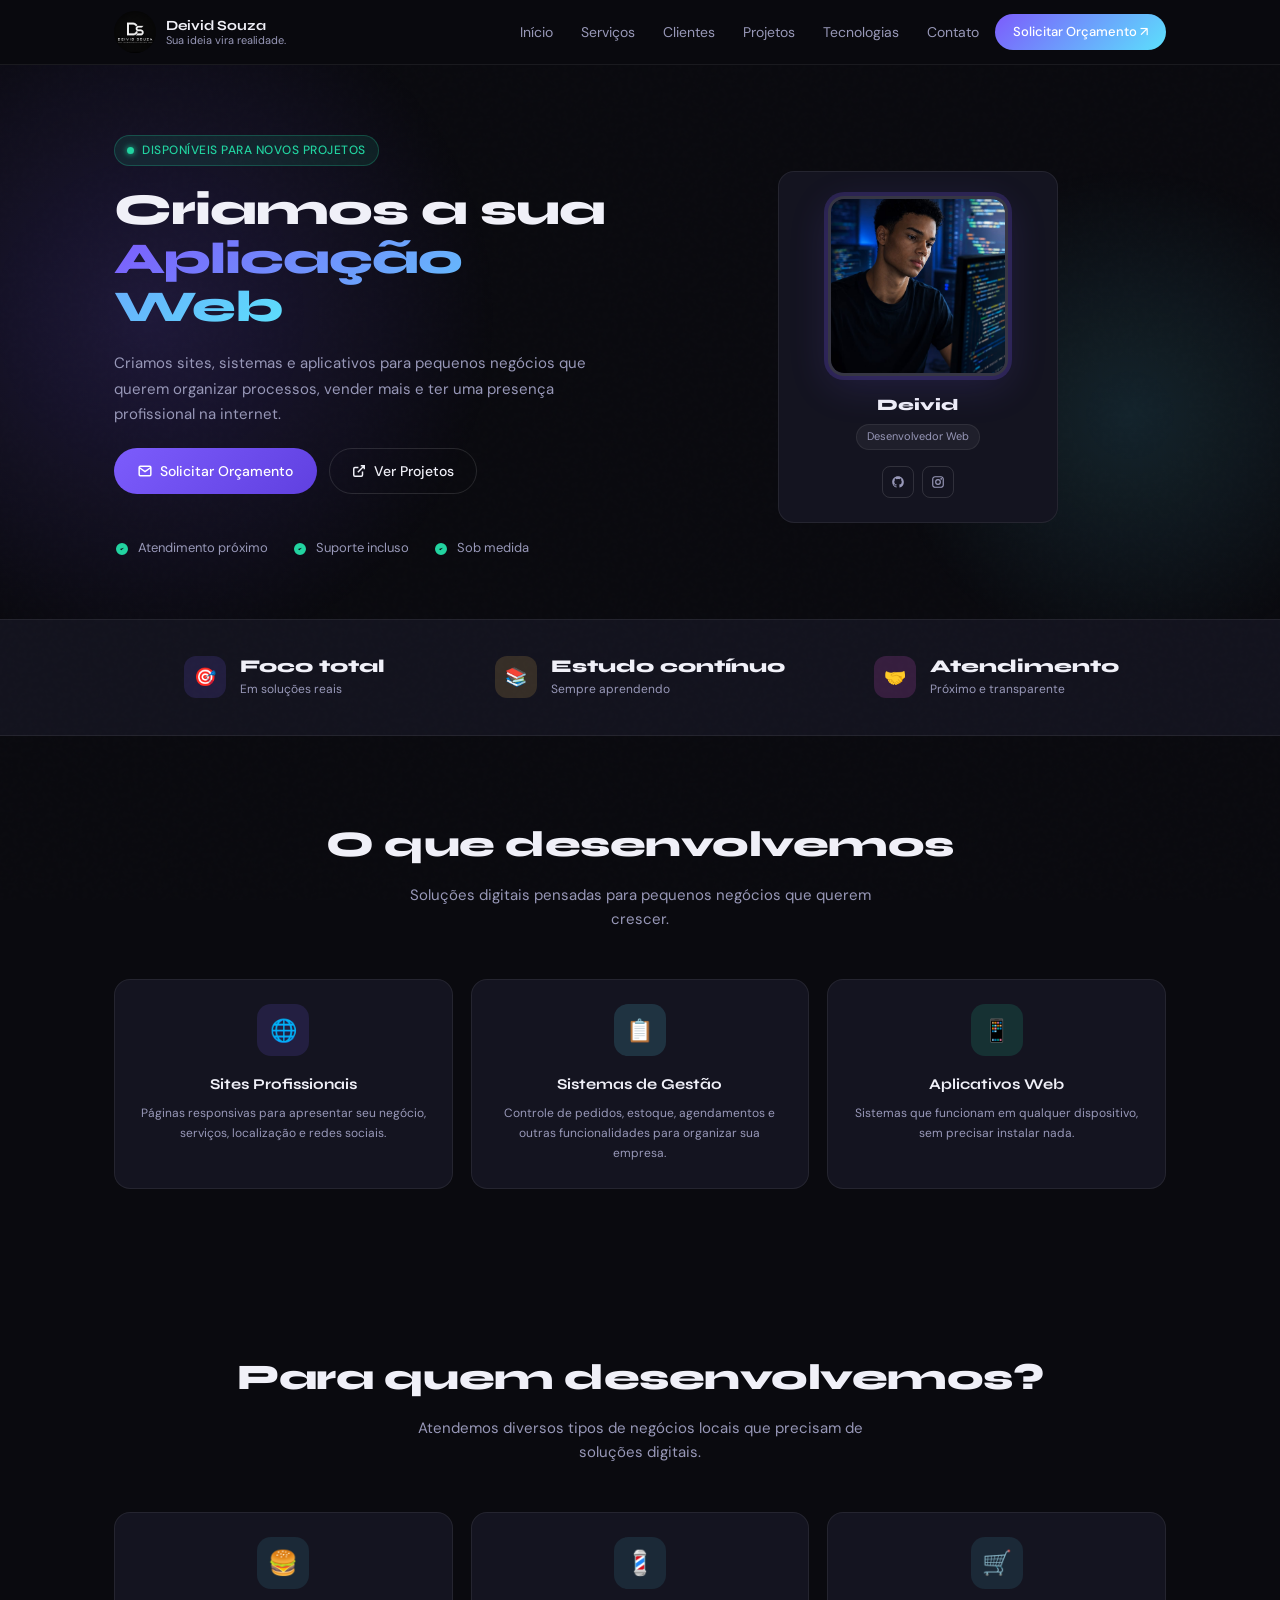
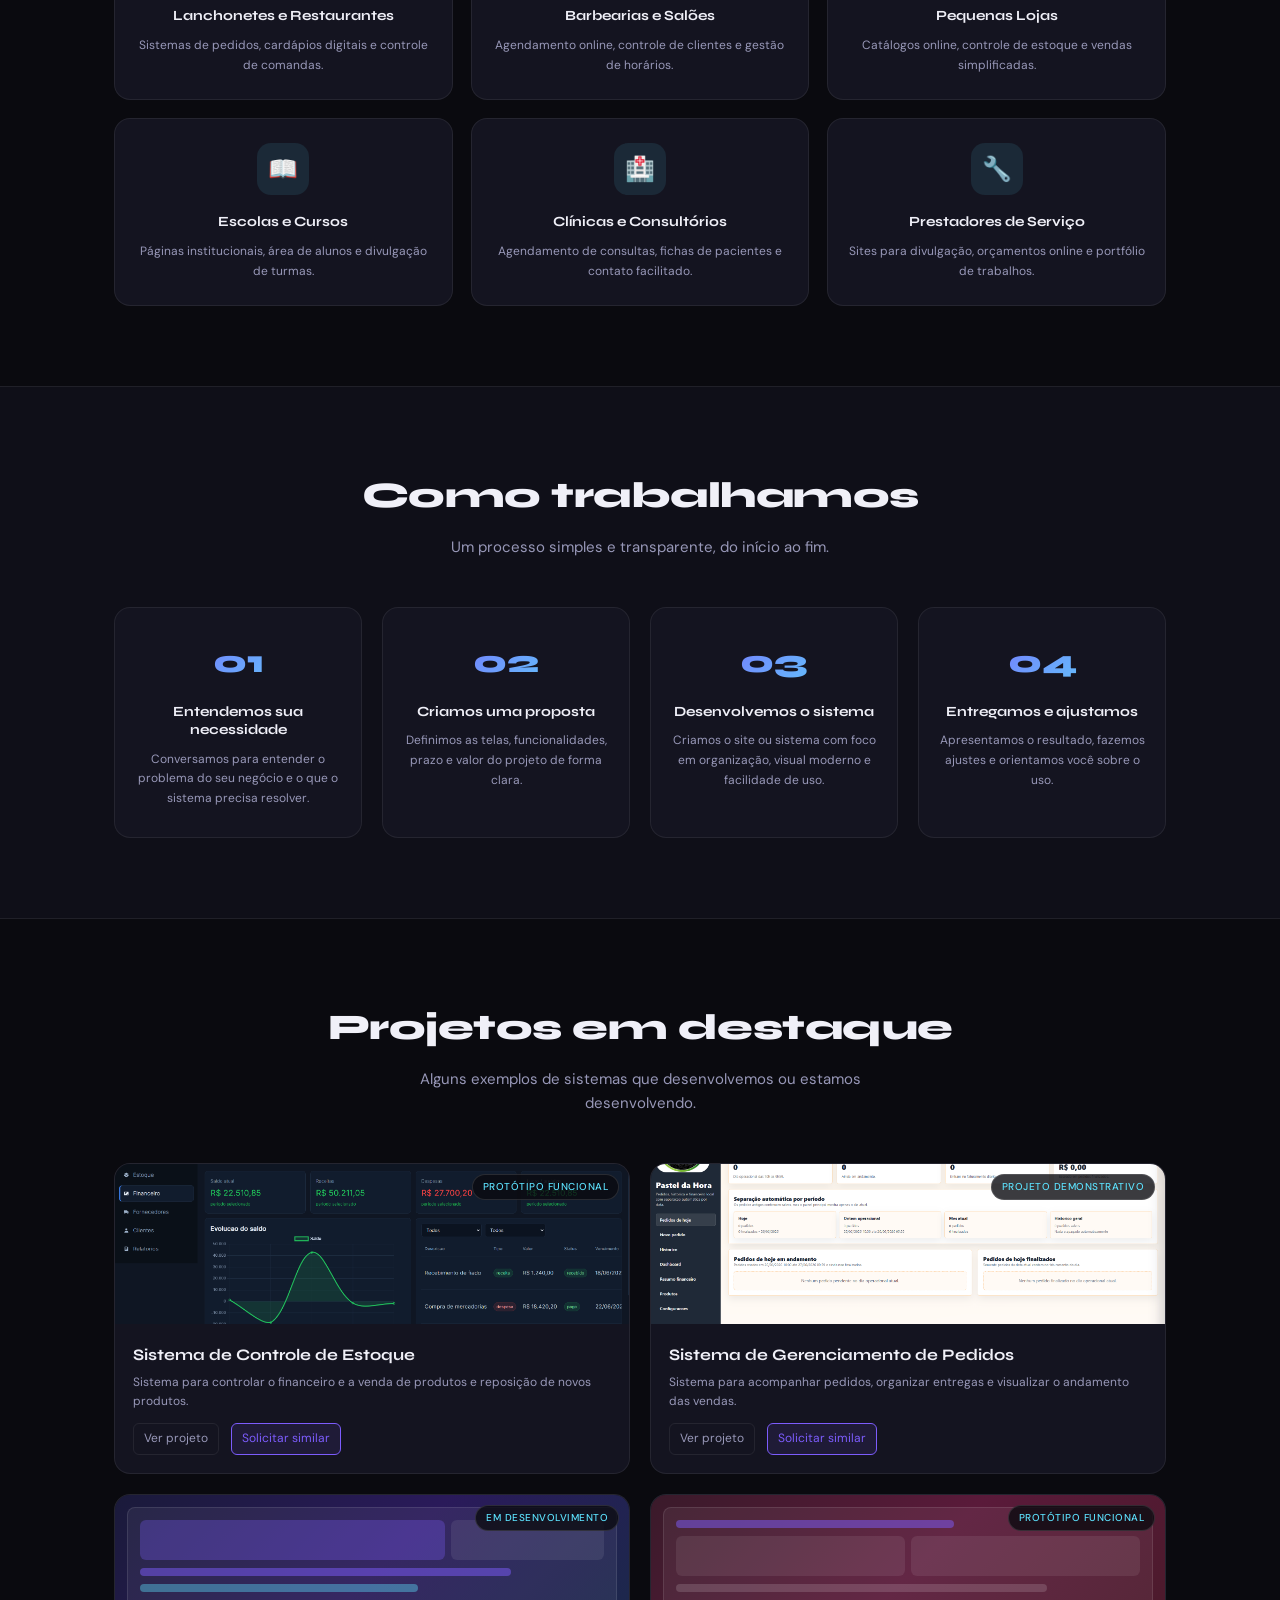
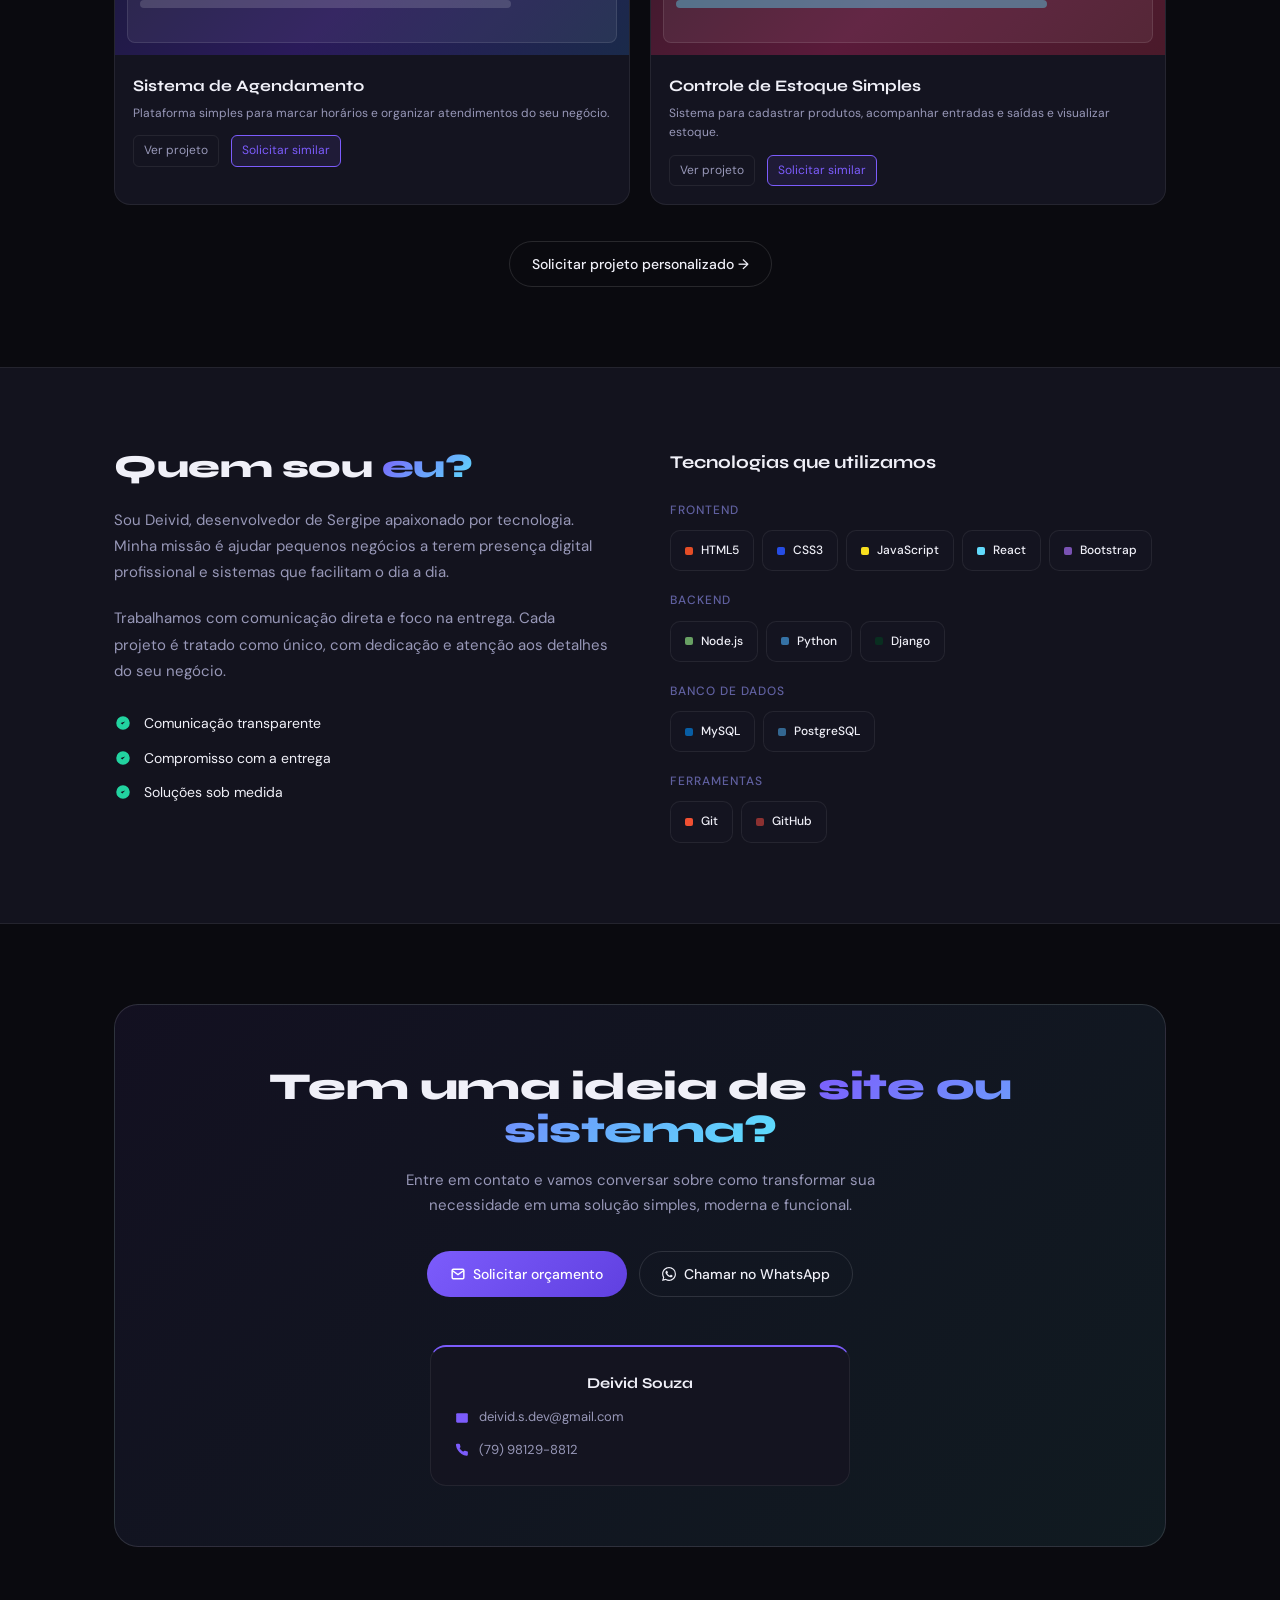
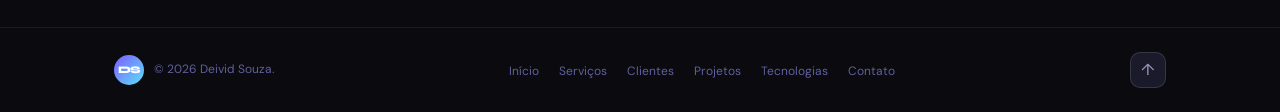
==== commit eb345482: "Atualização do Portfólio" ====
--- a/index.html
+++ b/index.html
@@ -3,7 +3,7 @@
 <head>
 <meta charset="UTF-8">
 <meta name="viewport" content="width=device-width, initial-scale=1.0">
-<title>Deivid & Neto — Desenvolvimento de Sites & Sistemas</title>
+<title>Deivid Souza — Desenvolvimento de Sites & Sistemas</title>
 <meta name="description" content="Criamos sites, sistemas e aplicativos para pequenos negócios. Soluções digitais sob medida para lanchonetes, lojas, barbearias, salões e prestadores de serviço.">
 <link href="https://fonts.googleapis.com/css2?family=Syne:wght@400;600;700;800&family=DM+Sans:ital,opsz,wght@0,9..40,300;0,9..40,400;0,9..40,500;1,9..40,300&display=swap" rel="stylesheet">
 <link rel="stylesheet" href="style.css">
@@ -15,10 +15,12 @@
   <div class="container">
     <div class="nav-inner">
       <a href="#" class="logo">
-        <div class="logo-badge">D&N</div>
+        <div class="logo-badge">
+          <img src="imgs/imagem-logo.png" alt="Logo Deivid Souza">
+        </div>
         <div class="logo-text">
-          <strong>Deivid & Neto</strong>
-          <span>Sites & Sistemas</span>
+          <strong>Deivid Souza</strong>
+          <span>Sua ideia vira realidade.</span>
         </div>
       </a>
 
@@ -58,8 +60,8 @@
         <div class="hero-text slide-in-left">
           <div class="hero-badge">Disponíveis para novos projetos</div>
           <h1 class="hero-title">
-            Criamos seu<br>
-            <span class="gradient-text">Site ou Sistema</span>
+            Criamos a sua<br>
+            <span class="gradient-text">Aplicação Web</span>
           </h1>
           <p class="hero-sub">Criamos sites, sistemas e aplicativos para pequenos negócios que querem organizar processos, vender mais e ter uma presença profissional na internet.</p>
           
@@ -116,31 +118,6 @@
               </a>
             </div>
           </div>
-
-          <!-- NETO -->
-          <div class="founder-card neto scale-in" style="transition-delay: .1s;">
-            <div class="founder-photo">
-              <!-- Substitua o src pela foto de Neto -->
-              <img src="imgs/foto-neto.jpeg" alt="Neto" onerror="this.style.display='none'; this.nextElementSibling.style.display='flex';">
-              <div class="founder-photo-placeholder" style="display:none;">
-                <svg viewBox="0 0 24 24" fill="currentColor"><path d="M12 12c2.21 0 4-1.79 4-4s-1.79-4-4-4-4 1.79-4 4 1.79 4 4 4zm0 2c-2.67 0-8 1.34-8 4v2h16v-2c0-2.66-5.33-4-8-4z"/></svg>
-                <span>Foto</span>
-              </div>
-            </div>
-            <div class="founder-info">
-              <div class="founder-name">Neto</div>
-              <div class="founder-role">Desenvolvedor Web</div>
-            </div>
-            <div class="founder-social">
-              <!-- Substituir pelo link real do GitHub -->
-              <a href="#" class="social-icon" aria-label="GitHub">
-                <svg viewBox="0 0 24 24"><path d="M12 2C6.477 2 2 6.484 2 12.017c0 4.425 2.865 8.18 6.839 9.504.5.092.682-.217.682-.483 0-.237-.008-.868-.013-1.703-2.782.605-3.369-1.343-3.369-1.343-.454-1.158-1.11-1.466-1.11-1.466-.908-.62.069-.608.069-.608 1.003.07 1.531 1.032 1.531 1.032.892 1.53 2.341 1.088 2.91.832.092-.647.35-1.088.636-1.338-2.22-.253-4.555-1.113-4.555-4.951 0-1.093.39-1.988 1.029-2.688-.103-.253-.446-1.272.098-2.65 0 0 .84-.27 2.75 1.026A9.564 9.564 0 0 1 12 6.844c.85.004 1.705.115 2.504.337 1.909-1.296 2.747-1.027 2.747-1.027.546 1.379.202 2.398.1 2.651.64.7 1.028 1.595 1.028 2.688 0 3.848-2.339 4.695-4.566 4.943.359.309.678.92.678 1.855 0 1.338-.012 2.419-.012 2.747 0 .268.18.58.688.482A10.019 10.019 0 0 0 22 12.017C22 6.484 17.522 2 12 2z"/></svg>
-              </a>
-              <a href="https://www.instagram.com/agnaldocardozonetoo/" class="social-icon" aria-label="Instagram" target="_blank">
-                <svg viewBox="0 0 24 24"><path d="M7 2C4.243 2 2 4.243 2 7v10c0 2.757 2.243 5 5 5h10c2.757 0 5-2.243 5-5V7c0-2.757-2.243-5-5-5H7zm0 2h10c1.654 0 3 1.346 3 3v10c0 1.654-1.346 3-3 3H7c-1.654 0-3-1.346-3-3V7c0-1.654 1.346-3 3-3zm10.5 1a1.5 1.5 0 1 0 0 3 1.5 1.5 0 0 0 0-3zM12 7a5 5 0 1 0 0 10 5 5 0 0 0 0-10zm0 2a3 3 0 1 1 0 6 3 3 0 0 1 0-6z"/></svg>
-              </a>
-            </div>
-          </div>
         </div>
         
       </div>
@@ -291,48 +268,30 @@
 
     <div class="projects-grid">
       <div class="project-card fade-in">
-        <div class="project-thumb project-thumb-1">
-          <div class="project-thumb-ui">
-            <div class="ui-bar medium"></div>
-            <div class="ui-bar short accent"></div>
-            <div class="ui-row">
-              <div class="ui-block"></div>
-              <div class="ui-block"></div>
-            </div>
-            <div class="ui-bar medium"></div>
-            <div class="ui-bar short"></div>
-          </div>
+        <div class="project-thumb project-thumb-1 estoque-gallery-open" role="button" tabindex="0" aria-label="Abrir imagens do Sistema de Controle de Estoque">
+          <img src="estoque-imagens/Captura%20de%20tela%202026-06-27%20035156.png" alt="Tela do Sistema de Controle de Estoque">
           <div class="project-badge">Protótipo funcional</div>
         </div>
         <div class="project-body">
-          <div class="project-name">Sistema de Pedidos para Lanchonete</div>
-          <div class="project-desc">Sistema para registrar pedidos, calcular valores e organizar comandas de forma prática.</div>
+          <div class="project-name">Sistema de Controle de Estoque</div>
+          <div class="project-desc">Sistema para controlar o financeiro e a venda de produtos e reposição de novos produtos.</div>
           <div class="project-actions">
-            <a href="#" class="project-link">Ver projeto</a>
+            <button class="project-link estoque-gallery-open" type="button">Ver projeto</button>
             <a href="#cta" class="project-link highlight">Solicitar similar</a>
           </div>
         </div>
       </div>
 
       <div class="project-card fade-in">
-        <div class="project-thumb project-thumb-2">
-          <div class="project-thumb-ui">
-            <div class="ui-bar medium accent2"></div>
-            <div class="ui-row">
-              <div class="ui-block"></div>
-              <div class="ui-block"></div>
-              <div class="ui-block"></div>
-            </div>
-            <div class="ui-bar short"></div>
-            <div class="ui-bar medium"></div>
-          </div>
+        <div class="project-thumb project-thumb-2 pedidos-gallery-open" role="button" tabindex="0" aria-label="Abrir imagens do Sistema de Gerenciamento de Pedidos">
+          <img src="gerenciamentoPedidos-imagens/Captura%20de%20tela%202026-06-27%20015647.png" alt="Tela do Sistema de Gerenciamento de Pedidos">
           <div class="project-badge">Projeto demonstrativo</div>
         </div>
         <div class="project-body">
-          <div class="project-name">Site Profissional para Negócio Local</div>
-          <div class="project-desc">Página responsiva para apresentar serviços, contatos, localização e redes sociais.</div>
+          <div class="project-name">Sistema de Gerenciamento de Pedidos</div>
+          <div class="project-desc">Sistema para acompanhar pedidos, organizar entregas e visualizar o andamento das vendas.</div>
           <div class="project-actions">
-            <a href="#" class="project-link">Ver projeto</a>
+            <button class="project-link pedidos-gallery-open" type="button">Ver projeto</button>
             <a href="#cta" class="project-link highlight">Solicitar similar</a>
           </div>
         </div>
@@ -390,61 +349,14 @@
     </div>
   </div>
 </section>
-
-<!-- ─── DEPOIMENTOS ─── -->
-<section id="testimonials" class="testimonials-section">
-  <div class="container">
-    <div class="section-header fade-in">
-      <h2 class="section-title">O que dizem sobre nosso trabalho</h2>
-      <p class="section-sub">Feedbacks de pessoas que acompanharam nossos projetos.</p>
-    </div>
-
-    <div class="testimonials-grid">
-      <div class="testimonial-card fade-in">
-        <div class="testimonial-quote">"</div>
-        <div class="testimonial-text">Gostei da organização e da clareza na explicação do projeto. Ficou fácil entender cada etapa.</div>
-        <div class="testimonial-author">
-          <div class="testimonial-avatar">👤</div>
-          <div>
-            <div class="testimonial-name">Feedback de projeto</div>
-            <div class="testimonial-role">Cliente local</div>
-          </div>
-        </div>
-      </div>
-      <div class="testimonial-card fade-in">
-        <div class="testimonial-quote">"</div>
-        <div class="testimonial-text">O atendimento foi direto e ajudou a entender melhor a ideia do sistema. Comunicação muito boa.</div>
-        <div class="testimonial-author">
-          <div class="testimonial-avatar">👤</div>
-          <div>
-            <div class="testimonial-name">Avaliação inicial</div>
-            <div class="testimonial-role">Negócio local</div>
-          </div>
-        </div>
-      </div>
-      <div class="testimonial-card fade-in">
-        <div class="testimonial-quote">"</div>
-        <div class="testimonial-text">O visual ficou moderno e fácil de usar. Exatamente o que eu precisava para o meu negócio.</div>
-        <div class="testimonial-author">
-          <div class="testimonial-avatar">👤</div>
-          <div>
-            <div class="testimonial-name">Feedback de projeto</div>
-            <div class="testimonial-role">Prestador de serviço</div>
-          </div>
-        </div>
-      </div>
-    </div>
-  </div>
-</section>
-
 <!-- ─── TECH STACK ─── -->
 <div class="tech-section" id="tech">
   <div class="container">
     <div class="tech-content">
       <!-- Quem Somos Nós -->
       <div class="about-us fade-in">
-        <h2 class="about-us-title">Quem somos <span class="gradient-text">nós?</span></h2>
-        <p class="about-us-text">Somos Deivid e Neto, dois desenvolvedores de Sergipe apaixonados por tecnologia. Nossa missão é ajudar pequenos negócios a terem presença digital profissional e sistemas que facilitam o dia a dia.</p>
+        <h2 class="about-us-title">Quem sou <span class="gradient-text">eu?</span></h2>
+        <p class="about-us-text">Sou Deivid, desenvolvedor de Sergipe apaixonado por tecnologia. Minha missão é ajudar pequenos negócios a terem presença digital profissional e sistemas que facilitam o dia a dia.</p>
         <p class="about-us-text">Trabalhamos com comunicação direta e foco na entrega. Cada projeto é tratado como único, com dedicação e atenção aos detalhes do seu negócio.</p>
         <div class="about-us-highlights">
           <div class="about-highlight">
@@ -535,30 +447,88 @@
             (79) 98129-8812
           </div>
         </div>
-
-        <div class="team-contact-card neto">
-          <div class="tcc-name">Neto</div>
-          <div class="cta-contact-item">
-            <svg viewBox="0 0 24 24"><path d="M4 4h16c1.1 0 2 .9 2 2v12c0 1.1-.9 2-2 2H4c-1.1 0-2-.9-2-2V6c0-1.1.9-2 2-2z"/><polyline points="22,6 12,13 2,6"/></svg>
-            agnaldo.n.dev@gmail.com
-          </div>
-          <div class="cta-contact-item">
-            <svg viewBox="0 0 24 24"><path d="M22 16.92v3a2 2 0 0 1-2.18 2 19.79 19.79 0 0 1-8.63-3.07A19.5 19.5 0 0 1 4.69 12 19.79 19.79 0 0 1 1.61 3.39 2 2 0 0 1 3.6 1.21h3a2 2 0 0 1 2 1.72c.13.97.36 1.93.7 2.87a2 2 0 0 1-.45 2.11L7.91 9a16 16 0 0 0 6.06 6.06l1.27-1.27a2 2 0 0 1 2.11-.45c.94.34 1.9.57 2.87.7A2 2 0 0 1 22 16.92z"/></svg>
-            (79) 99607-6027
-          </div>
-        </div>
       </div>
     </div>
   </div>
 </section>
 
 <!-- ─── FOOTER ─── -->
+<div class="project-modal" id="estoque-modal" aria-hidden="true">
+  <div class="project-modal-backdrop" data-close-gallery></div>
+  <div class="project-modal-panel" role="dialog" aria-modal="true" aria-labelledby="estoque-modal-title">
+    <div class="project-modal-head">
+      <div>
+        <div class="project-modal-kicker">Projeto em destaque</div>
+        <h3 id="estoque-modal-title">Sistema de Controle de Estoque</h3>
+      </div>
+      <button class="project-modal-close" type="button" aria-label="Fechar galeria" data-close-gallery>&times;</button>
+    </div>
+
+    <div class="project-gallery">
+      <button class="gallery-arrow gallery-arrow-prev" type="button" aria-label="Imagem anterior">
+        &#8249;
+      </button>
+
+      <div class="gallery-track" id="estoque-gallery-track" tabindex="0" aria-live="polite">
+        <img src="estoque-imagens/Captura%20de%20tela%202026-06-27%20035156.png" alt="Tela 1 do Controle de Estoque">
+        <img src="estoque-imagens/Captura%20de%20tela%202026-06-27%20035336.png" alt="Tela 2 do Controle de Estoque">
+        <img src="estoque-imagens/Captura%20de%20tela%202026-06-27%20035403.png" alt="Tela 3 do Controle de Estoque">
+        <img src="estoque-imagens/Captura%20de%20tela%202026-06-27%20035557.png" alt="Tela 4 do Controle de Estoque">
+      </div>
+
+      <button class="gallery-arrow gallery-arrow-next" type="button" aria-label="Pr&oacute;xima imagem">
+        &#8250;
+      </button>
+    </div>
+
+    <div class="gallery-footer">
+      <span id="estoque-gallery-counter">1/4</span>
+      <span>Use as setas ou arraste para ver as telas.</span>
+    </div>
+  </div>
+</div>
+
+<div class="project-modal" id="pedidos-modal" aria-hidden="true">
+  <div class="project-modal-backdrop" data-close-gallery></div>
+  <div class="project-modal-panel" role="dialog" aria-modal="true" aria-labelledby="pedidos-modal-title">
+    <div class="project-modal-head">
+      <div>
+        <div class="project-modal-kicker">Projeto em destaque</div>
+        <h3 id="pedidos-modal-title">Sistema de Gerenciamento de Pedidos</h3>
+      </div>
+      <button class="project-modal-close" type="button" aria-label="Fechar galeria" data-close-gallery>&times;</button>
+    </div>
+
+    <div class="project-gallery">
+      <button class="gallery-arrow gallery-arrow-prev" type="button" aria-label="Imagem anterior">
+        &#8249;
+      </button>
+
+      <div class="gallery-track" id="pedidos-gallery-track" tabindex="0" aria-live="polite">
+        <img src="gerenciamentoPedidos-imagens/Captura%20de%20tela%202026-06-27%20015647.png" alt="Tela 1 do Sistema de Gerenciamento de Pedidos">
+        <img src="gerenciamentoPedidos-imagens/Captura%20de%20tela%202026-06-27%20015713.png" alt="Tela 2 do Sistema de Gerenciamento de Pedidos">
+        <img src="gerenciamentoPedidos-imagens/Captura%20de%20tela%202026-06-27%20015738.png" alt="Tela 3 do Sistema de Gerenciamento de Pedidos">
+        <img src="gerenciamentoPedidos-imagens/Captura%20de%20tela%202026-06-27%20015748.png" alt="Tela 4 do Sistema de Gerenciamento de Pedidos">
+      </div>
+
+      <button class="gallery-arrow gallery-arrow-next" type="button" aria-label="Pr&oacute;xima imagem">
+        &#8250;
+      </button>
+    </div>
+
+    <div class="gallery-footer">
+      <span id="pedidos-gallery-counter">1/4</span>
+      <span>Use as setas ou arraste para ver as telas.</span>
+    </div>
+  </div>
+</div>
+
 <footer>
   <div class="container">
     <div class="footer-inner">
       <a href="#" class="logo">
-        <div class="logo-badge" style="width:30px;height:30px;font-size:10px;">D&N</div>
-        <span style="font-size:12px;color:var(--text3);">© 2026 Deivid & Neto.</span>
+        <div class="logo-badge" style="width:30px;height:30px;font-size:10px;">DS</div>
+        <span style="font-size:12px;color:var(--text3);">© 2026 Deivid Souza.</span>
       </a>
       <ul class="footer-links">
         <li><a href="#hero">Início</a></li>
@@ -631,7 +601,85 @@
       }
     });
   });
+
+  function initProjectGallery(config) {
+    const modal = document.getElementById(config.modalId);
+    const track = document.getElementById(config.trackId);
+    const counter = document.getElementById(config.counterId);
+    if (!modal || !track || !counter) return;
+
+    const slides = Array.from(track.querySelectorAll('img'));
+    const openers = document.querySelectorAll(config.openerSelector);
+    const closeButtons = modal.querySelectorAll('[data-close-gallery]');
+    const prev = modal.querySelector('.gallery-arrow-prev');
+    const next = modal.querySelector('.gallery-arrow-next');
+    let currentIndex = 0;
+
+    function updateGallery(index) {
+      if (!slides.length) return;
+      currentIndex = Math.max(0, Math.min(index, slides.length - 1));
+      track.scrollTo({
+        left: slides[currentIndex].offsetLeft,
+        behavior: 'smooth'
+      });
+      counter.textContent = `${currentIndex + 1}/${slides.length}`;
+    }
+
+    function openGallery() {
+      modal.classList.add('open');
+      modal.setAttribute('aria-hidden', 'false');
+      document.body.classList.add('modal-open');
+      updateGallery(0);
+    }
+
+    function closeGallery() {
+      modal.classList.remove('open');
+      modal.setAttribute('aria-hidden', 'true');
+      document.body.classList.remove('modal-open');
+    }
+
+    openers.forEach(opener => {
+      opener.addEventListener('click', openGallery);
+      opener.addEventListener('keydown', event => {
+        if (event.key === 'Enter' || event.key === ' ') {
+          event.preventDefault();
+          openGallery();
+        }
+      });
+    });
+
+    closeButtons.forEach(button => button.addEventListener('click', closeGallery));
+    prev.addEventListener('click', () => updateGallery(currentIndex - 1));
+    next.addEventListener('click', () => updateGallery(currentIndex + 1));
+
+    track.addEventListener('scroll', () => {
+      const nextIndex = Math.round(track.scrollLeft / track.clientWidth);
+      currentIndex = Math.max(0, Math.min(nextIndex, slides.length - 1));
+      counter.textContent = `${currentIndex + 1}/${slides.length}`;
+    });
+
+    document.addEventListener('keydown', event => {
+      if (!modal.classList.contains('open')) return;
+      if (event.key === 'Escape') closeGallery();
+      if (event.key === 'ArrowLeft') updateGallery(currentIndex - 1);
+      if (event.key === 'ArrowRight') updateGallery(currentIndex + 1);
+    });
+  }
+
+  initProjectGallery({
+    modalId: 'estoque-modal',
+    trackId: 'estoque-gallery-track',
+    counterId: 'estoque-gallery-counter',
+    openerSelector: '.estoque-gallery-open'
+  });
+
+  initProjectGallery({
+    modalId: 'pedidos-modal',
+    trackId: 'pedidos-gallery-track',
+    counterId: 'pedidos-gallery-counter',
+    openerSelector: '.pedidos-gallery-open'
+  });
 </script>
 
 </body>
-</html>+</html>
--- a/style.css
+++ b/style.css
@@ -71,15 +71,24 @@
 }
 
 .logo-badge {
-    width: 50px; height: 38px;
+    width: 42px; height: 42px;
     background: linear-gradient(135deg, var(--accent), var(--accent2));
-    border-radius: 10px;
+    border-radius: 50%;
     display: flex; align-items: center; justify-content: center;
     font-family: 'Syne', sans-serif;
     font-weight: 800;
     font-size: 12px;
     color: #fff;
     letter-spacing: -.5px;
+    overflow: hidden;
+    flex-shrink: 0;
+}
+
+.logo-badge img {
+    width: 100%;
+    height: 100%;
+    display: block;
+    object-fit: cover;
 }
 
 .logo-text { display: flex; flex-direction: column; line-height: 1.15; }
@@ -284,7 +293,6 @@
 }
 
 .founder-card.deivid::before { background: linear-gradient(90deg, var(--accent), var(--accent2)); }
-.founder-card.neto::before { background: linear-gradient(90deg, var(--accent3), var(--accent)); }
 
 .founder-card:hover { 
     border-color: var(--border2); 
@@ -310,9 +318,6 @@
 
 .founder-card.deivid .founder-photo { 
     box-shadow: 0 0 0 4px rgba(124,92,252,.2), 0 10px 40px rgba(124,92,252,.15); 
-}
-.founder-card.neto .founder-photo { 
-    box-shadow: 0 0 0 4px rgba(252,92,243,.2), 0 10px 40px rgba(252,92,243,.15); 
 }
 
 .founder-card:hover .founder-photo {
@@ -387,7 +392,6 @@
 }
 
 .founder-card.deivid .social-icon:hover { border-color: var(--accent); color: var(--accent); background: rgba(124,92,252,.08); }
-.founder-card.neto .social-icon:hover { border-color: var(--accent3); color: var(--accent3); background: rgba(252,92,243,.08); }
 .social-icon svg { width: 14px; height: 14px; fill: currentColor; }
 
 .btn-primary {
@@ -648,6 +652,12 @@
 }
 
 .project-thumb { height: 160px; position: relative; overflow: hidden; }
+.project-thumb img {
+    width: 100%;
+    height: 100%;
+    display: block;
+    object-fit: cover;
+}
 .project-thumb-1 { background: linear-gradient(135deg, #1a3a7a, #2a5abd, #1e4fc4); }
 .project-thumb-2 { background: linear-gradient(135deg, #1a3a20, #1e7a30, #12a040); }
 .project-thumb-3 { background: linear-gradient(135deg, #1a1a3a, #2a1a5a, #1a2a4a); }
@@ -708,6 +718,14 @@
     transition: all .2s;
 }
 
+button.project-link {
+    appearance: none;
+    background: transparent;
+    font-family: inherit;
+    line-height: inherit;
+    cursor: pointer;
+}
+
 .project-link:hover {
     border-color: var(--accent);
     color: var(--accent);
@@ -722,6 +740,165 @@
 
 .project-link.highlight:hover {
     background: rgba(124,92,252,.2);
+}
+
+body.modal-open {
+    overflow: hidden;
+}
+
+.project-modal {
+    position: fixed;
+    inset: 0;
+    z-index: 1000;
+    display: grid;
+    place-items: center;
+    padding: 22px;
+    opacity: 0;
+    pointer-events: none;
+    transition: opacity .25s ease;
+}
+
+.project-modal.open {
+    opacity: 1;
+    pointer-events: auto;
+}
+
+.project-modal-backdrop {
+    position: absolute;
+    inset: 0;
+    background: rgba(4,6,12,.78);
+    backdrop-filter: blur(12px);
+}
+
+.project-modal-panel {
+    position: relative;
+    width: min(980px, 100%);
+    max-height: min(720px, calc(100vh - 44px));
+    display: flex;
+    flex-direction: column;
+    background: #0d1018;
+    border: 1px solid var(--border);
+    border-radius: 8px;
+    box-shadow: 0 24px 70px rgba(0,0,0,.48);
+    overflow: hidden;
+}
+
+.project-modal-head {
+    display: flex;
+    align-items: center;
+    justify-content: space-between;
+    gap: 16px;
+    padding: 18px 20px;
+    border-bottom: 1px solid var(--border);
+}
+
+.project-modal-kicker {
+    margin-bottom: 4px;
+    font-size: 11px;
+    color: var(--accent2);
+    text-transform: uppercase;
+    letter-spacing: .5px;
+}
+
+.project-modal-head h3 {
+    margin: 0;
+    font-family: 'Syne', sans-serif;
+    font-size: 20px;
+    color: var(--text);
+}
+
+.project-modal-close {
+    width: 36px;
+    height: 36px;
+    display: grid;
+    place-items: center;
+    border: 1px solid var(--border);
+    border-radius: 6px;
+    background: rgba(255,255,255,.04);
+    color: var(--text);
+    font-size: 24px;
+    line-height: 1;
+    cursor: pointer;
+    transition: all .2s;
+}
+
+.project-modal-close:hover,
+.gallery-arrow:hover {
+    border-color: var(--accent);
+    color: var(--accent);
+    background: rgba(124,92,252,.12);
+}
+
+.project-gallery {
+    position: relative;
+    min-height: 0;
+    flex: 1;
+    background: #080a10;
+}
+
+.gallery-track {
+    height: min(540px, calc(100vh - 210px));
+    min-height: 260px;
+    display: flex;
+    overflow-x: auto;
+    overflow-y: hidden;
+    scroll-snap-type: x mandatory;
+    scroll-behavior: smooth;
+    scrollbar-width: thin;
+    scrollbar-color: var(--accent) rgba(255,255,255,.08);
+}
+
+.gallery-track img {
+    width: 100%;
+    height: 100%;
+    flex: 0 0 100%;
+    object-fit: contain;
+    scroll-snap-align: center;
+    background: #080a10;
+}
+
+.gallery-arrow {
+    position: absolute;
+    top: 50%;
+    z-index: 2;
+    width: 42px;
+    height: 52px;
+    display: grid;
+    place-items: center;
+    border: 1px solid var(--border);
+    border-radius: 6px;
+    background: rgba(10,10,15,.78);
+    color: var(--text);
+    font-size: 38px;
+    line-height: 1;
+    cursor: pointer;
+    transform: translateY(-50%);
+    transition: all .2s;
+}
+
+.gallery-arrow-prev {
+    left: 14px;
+}
+
+.gallery-arrow-next {
+    right: 14px;
+}
+
+.gallery-footer {
+    display: flex;
+    align-items: center;
+    justify-content: space-between;
+    gap: 14px;
+    padding: 14px 20px;
+    border-top: 1px solid var(--border);
+    color: var(--text2);
+    font-size: 12px;
+}
+
+.gallery-footer span:first-child {
+    min-width: 52px;
+    color: var(--accent2);
+    font-weight: 700;
 }
 
 .center { text-align: center; }
@@ -965,9 +1142,9 @@
 /* ─── TEAM CONTACT CARDS ─── */
 .team-contact {
     display: grid;
-    grid-template-columns: 1fr 1fr;
+    grid-template-columns: 1fr;
     gap: 20px;
-    max-width: 700px;
+    max-width: 420px;
     margin: 0 auto;
 }
 
@@ -985,7 +1162,6 @@
 .team-contact-card:hover { border-color: var(--border2); transform: translateY(-2px); }
 
 .team-contact-card.deivid { border-top: 2px solid var(--accent); }
-.team-contact-card.neto { border-top: 2px solid var(--accent3); }
 
 .tcc-name { font-family: 'Syne', sans-serif; font-size: 15px; font-weight: 700; }
 
@@ -1152,6 +1328,44 @@
     .clients-grid { grid-template-columns: 1fr; }
     .process-grid { grid-template-columns: 1fr; }
     .cta-card { padding: 40px 24px; }
+
+    .project-modal {
+        padding: 12px;
+    }
+
+    .project-modal-head {
+        padding: 14px;
+    }
+
+    .project-modal-head h3 {
+        font-size: 16px;
+    }
+
+    .gallery-track {
+        height: min(430px, calc(100vh - 190px));
+        min-height: 220px;
+    }
+
+    .gallery-arrow {
+        width: 34px;
+        height: 44px;
+        font-size: 30px;
+    }
+
+    .gallery-arrow-prev {
+        left: 8px;
+    }
+
+    .gallery-arrow-next {
+        right: 8px;
+    }
+
+    .gallery-footer {
+        align-items: flex-start;
+        flex-direction: column;
+        gap: 6px;
+        padding: 12px 14px;
+    }
     
     .footer-inner {
         flex-direction: column;
@@ -1161,4 +1375,4 @@
     .footer-links {
         justify-content: center;
     }
-}+}
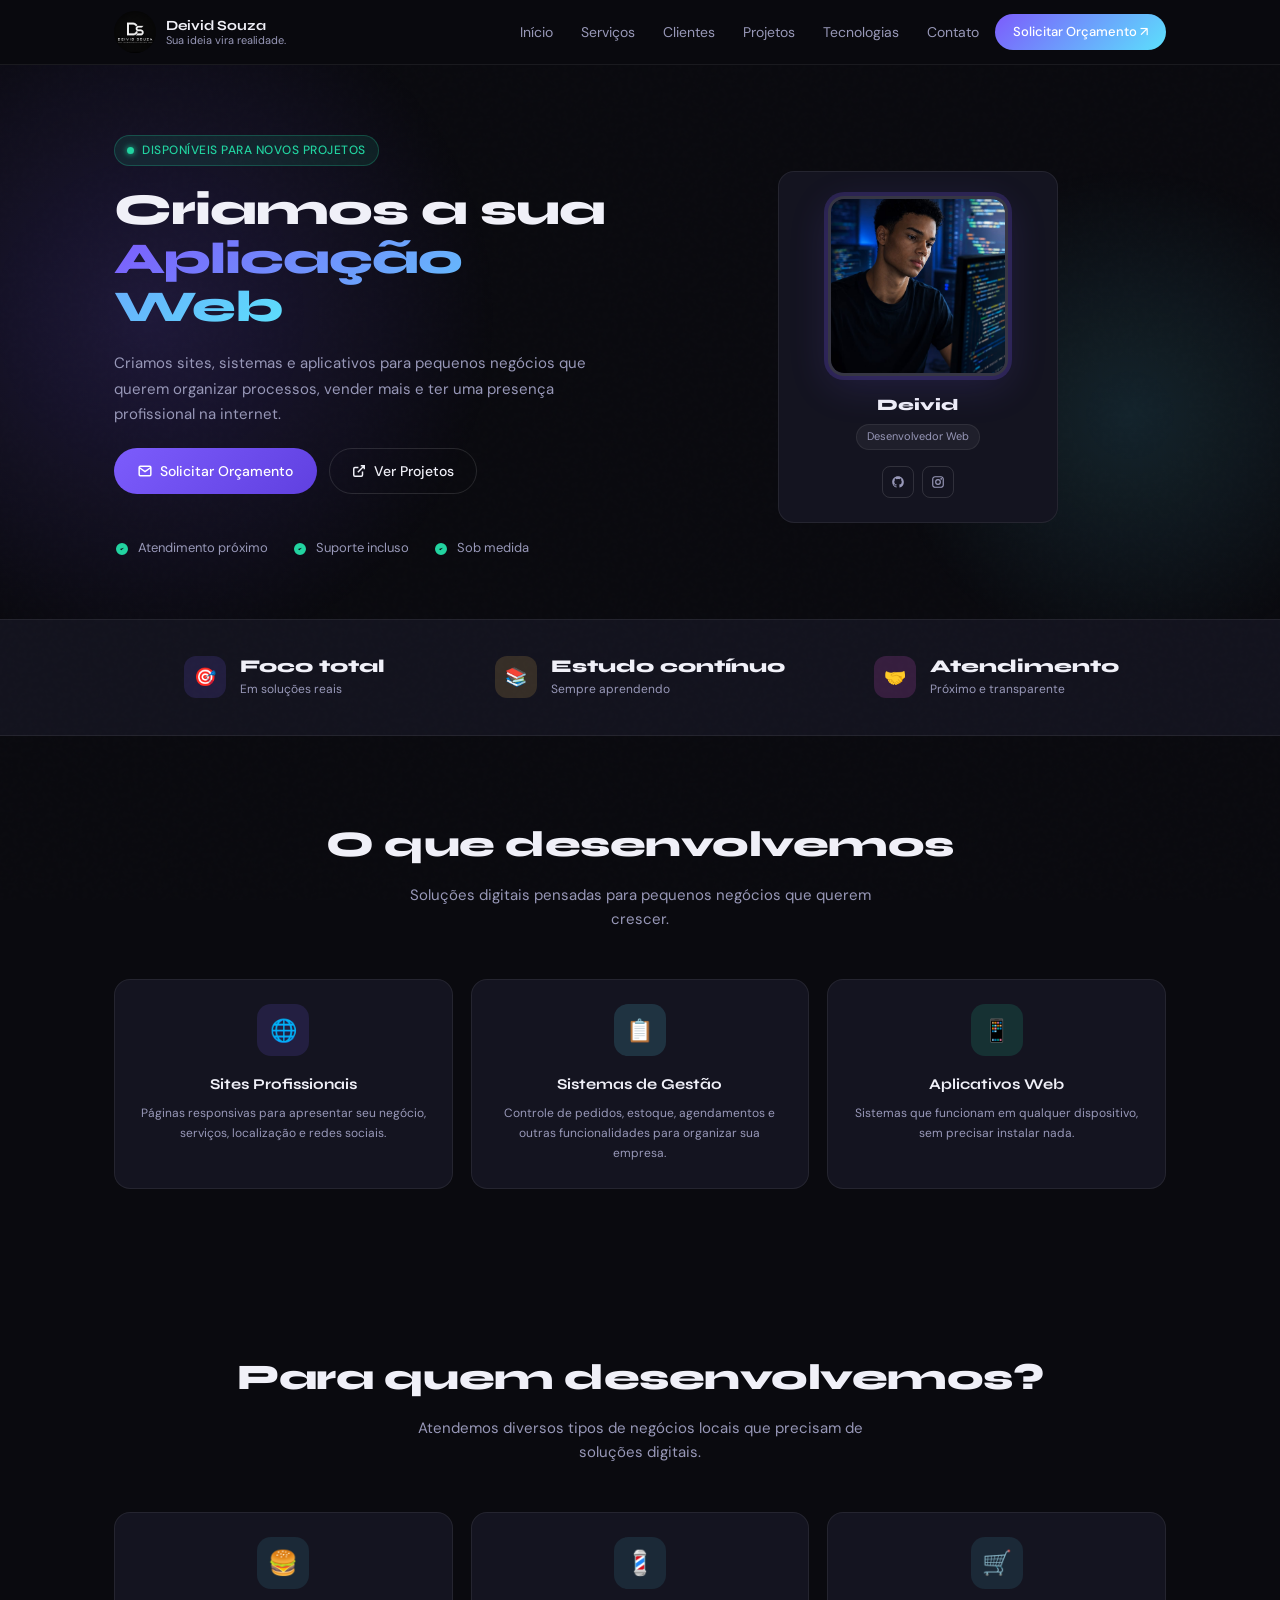
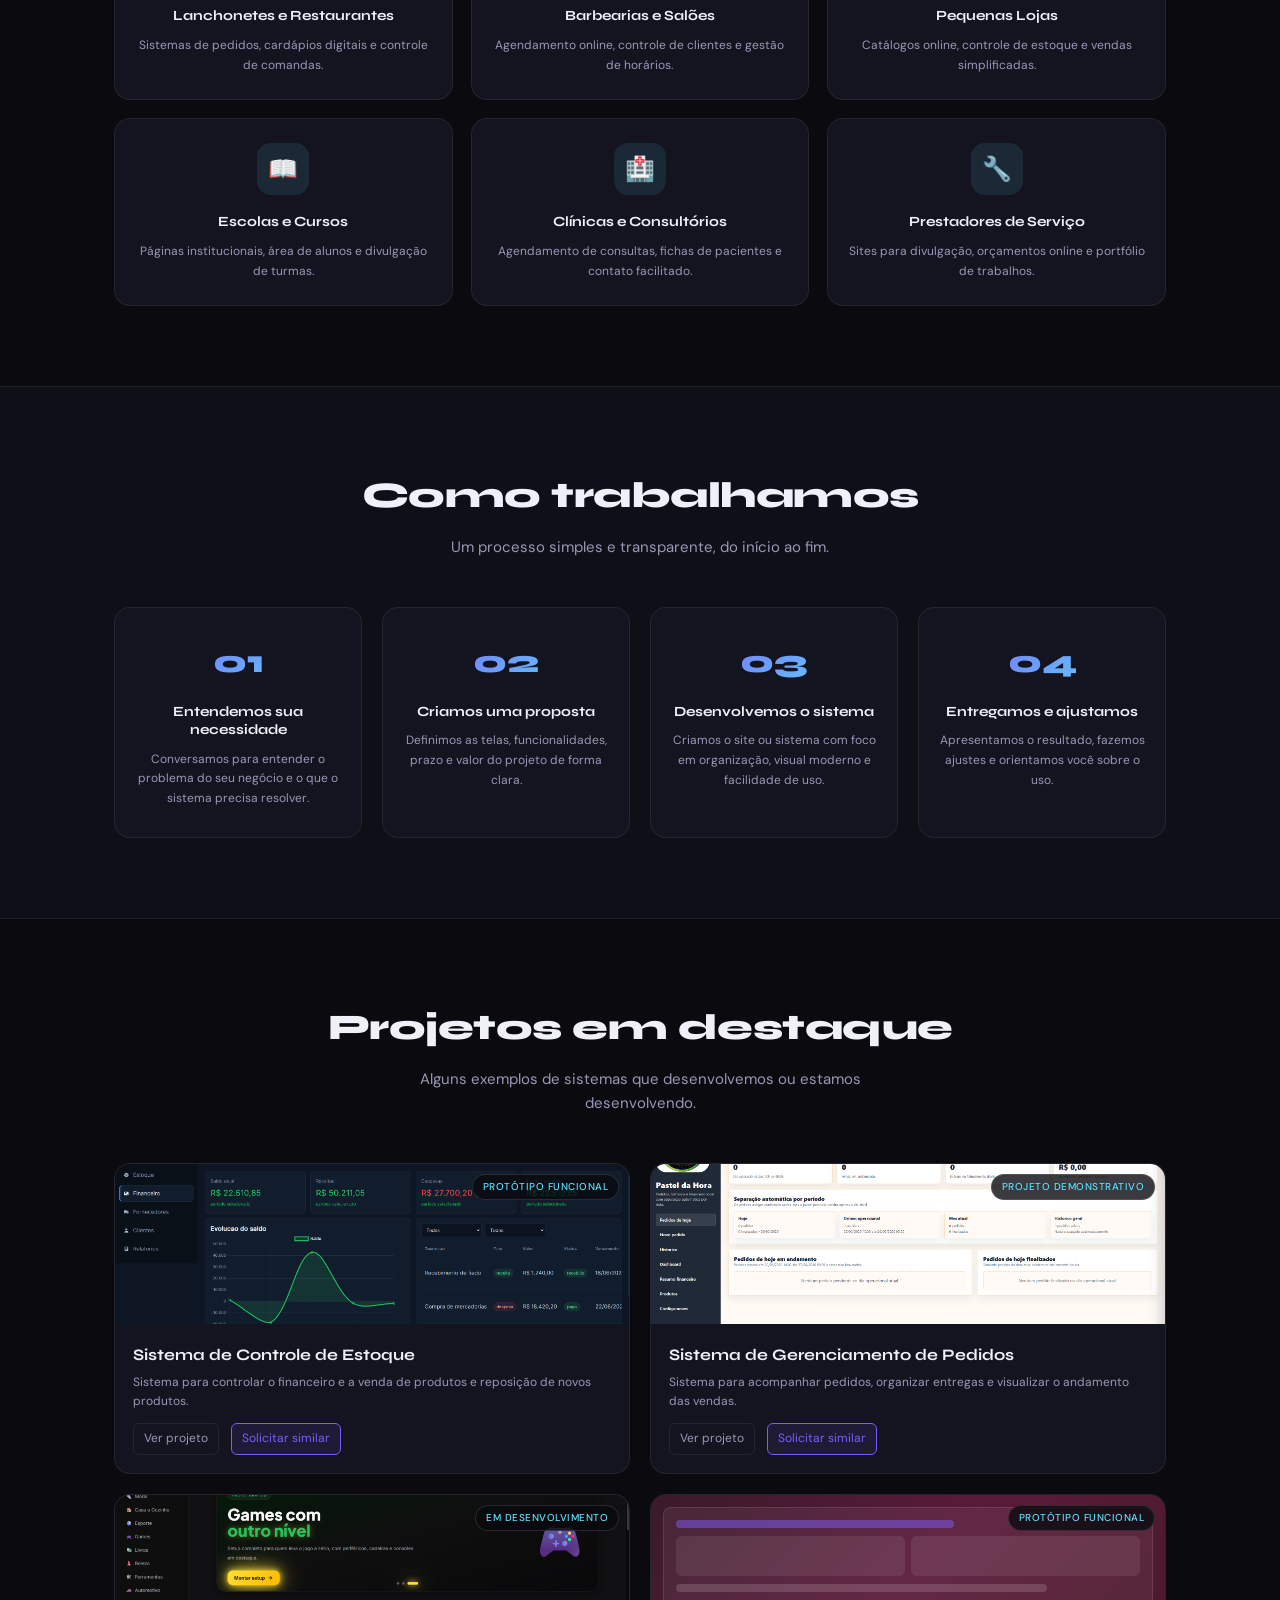
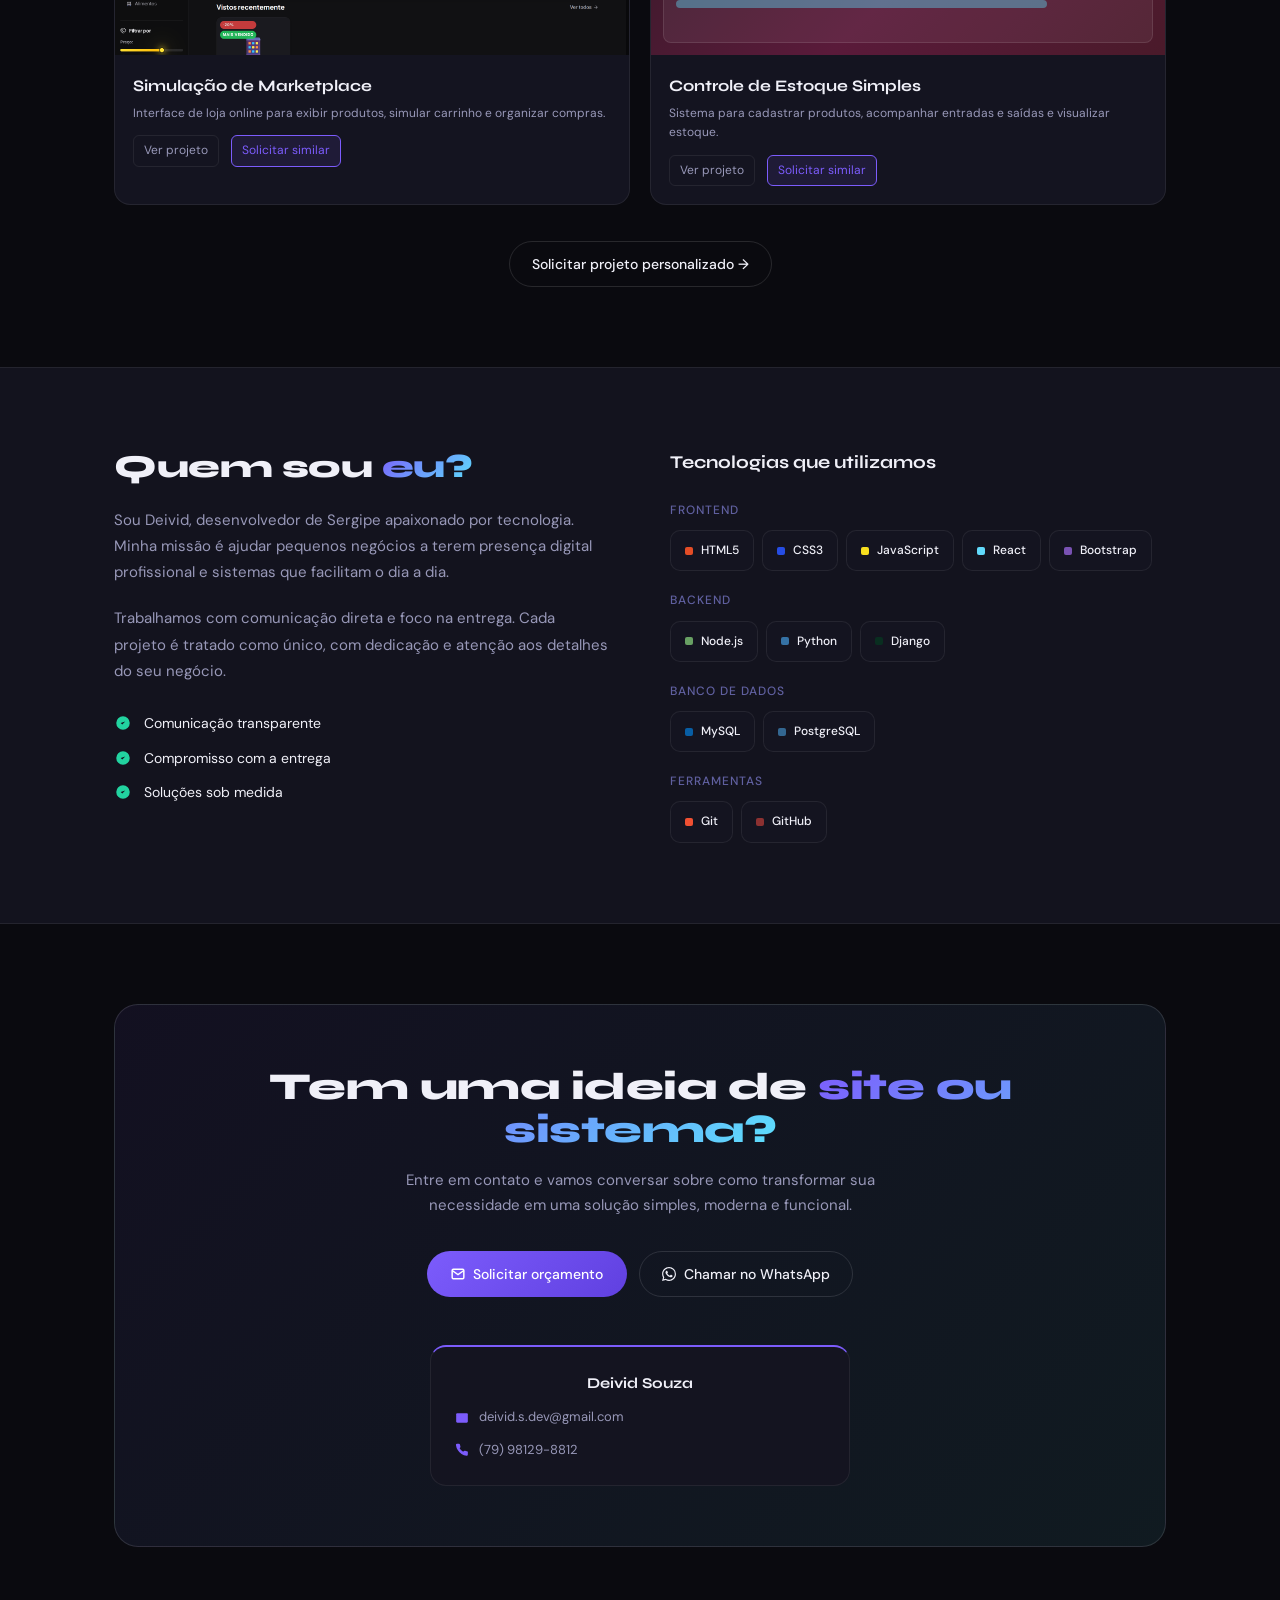
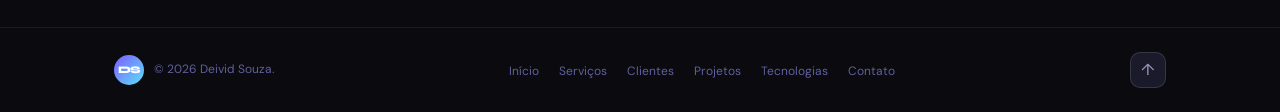
==== commit e91a8538: "Adição dos card" ====
--- a/index.html
+++ b/index.html
@@ -110,7 +110,7 @@
             </div>
             <div class="founder-social">
               <!-- Substituir pelo link real do GitHub -->
-              <a href="#" class="social-icon" aria-label="GitHub">
+              <a href="https://github.com/deividsouuza" target="_blank" class="social-icon" aria-label="GitHub">
                 <svg viewBox="0 0 24 24"><path d="M12 2C6.477 2 2 6.484 2 12.017c0 4.425 2.865 8.18 6.839 9.504.5.092.682-.217.682-.483 0-.237-.008-.868-.013-1.703-2.782.605-3.369-1.343-3.369-1.343-.454-1.158-1.11-1.466-1.11-1.466-.908-.62.069-.608.069-.608 1.003.07 1.531 1.032 1.531 1.032.892 1.53 2.341 1.088 2.91.832.092-.647.35-1.088.636-1.338-2.22-.253-4.555-1.113-4.555-4.951 0-1.093.39-1.988 1.029-2.688-.103-.253-.446-1.272.098-2.65 0 0 .84-.27 2.75 1.026A9.564 9.564 0 0 1 12 6.844c.85.004 1.705.115 2.504.337 1.909-1.296 2.747-1.027 2.747-1.027.546 1.379.202 2.398.1 2.651.64.7 1.028 1.595 1.028 2.688 0 3.848-2.339 4.695-4.566 4.943.359.309.678.92.678 1.855 0 1.338-.012 2.419-.012 2.747 0 .268.18.58.688.482A10.019 10.019 0 0 0 22 12.017C22 6.484 17.522 2 12 2z"/></svg>
               </a>
               <a href="https://www.instagram.com/deivinnh_/" class="social-icon" aria-label="Instagram" target="_blank">
@@ -298,23 +298,15 @@
       </div>
 
       <div class="project-card fade-in">
-        <div class="project-thumb project-thumb-3">
-          <div class="project-thumb-ui">
-            <div class="ui-row">
-              <div class="ui-block" style="flex:2;background:rgba(124,92,252,.3);"></div>
-              <div class="ui-block"></div>
-            </div>
-            <div class="ui-bar medium accent"></div>
-            <div class="ui-bar short accent2"></div>
-            <div class="ui-bar medium"></div>
-          </div>
+        <div class="project-thumb project-thumb-3 shop-gallery-open" role="button" tabindex="0" aria-label="Abrir imagens da Simulação de Marketplace">
+          <img src="shop-imagens/Captura%20de%20tela%202026-06-28%20020103.png" alt="Tela da Simulação de Marketplace">
           <div class="project-badge">Em desenvolvimento</div>
         </div>
         <div class="project-body">
-          <div class="project-name">Sistema de Agendamento</div>
-          <div class="project-desc">Plataforma simples para marcar horários e organizar atendimentos do seu negócio.</div>
+          <div class="project-name">Simulação de Marketplace</div>
+          <div class="project-desc">Interface de loja online para exibir produtos, simular carrinho e organizar compras.</div>
           <div class="project-actions">
-            <a href="#" class="project-link">Ver projeto</a>
+            <button class="project-link shop-gallery-open" type="button">Ver projeto</button>
             <a href="#cta" class="project-link highlight">Solicitar similar</a>
           </div>
         </div>
@@ -518,6 +510,41 @@
 
     <div class="gallery-footer">
       <span id="pedidos-gallery-counter">1/4</span>
+      <span>Use as setas ou arraste para ver as telas.</span>
+    </div>
+  </div>
+</div>
+
+<div class="project-modal" id="shop-modal" aria-hidden="true">
+  <div class="project-modal-backdrop" data-close-gallery></div>
+  <div class="project-modal-panel" role="dialog" aria-modal="true" aria-labelledby="shop-modal-title">
+    <div class="project-modal-head">
+      <div>
+        <div class="project-modal-kicker">Projeto em destaque</div>
+        <h3 id="shop-modal-title">Simulação de Marketplace</h3>
+      </div>
+      <button class="project-modal-close" type="button" aria-label="Fechar galeria" data-close-gallery>&times;</button>
+    </div>
+
+    <div class="project-gallery">
+      <button class="gallery-arrow gallery-arrow-prev" type="button" aria-label="Imagem anterior">
+        &#8249;
+      </button>
+
+      <div class="gallery-track" id="shop-gallery-track" tabindex="0" aria-live="polite">
+        <img src="shop-imagens/Captura%20de%20tela%202026-06-28%20020103.png" alt="Tela 1 da Simulação de Marketplace">
+        <img src="shop-imagens/Captura%20de%20tela%202026-06-28%20020126.png" alt="Tela 2 da Simulação de Marketplace">
+        <img src="shop-imagens/Captura%20de%20tela%202026-06-28%20020140.png" alt="Tela 3 da Simulação de Marketplace">
+        <img src="shop-imagens/Captura%20de%20tela%202026-06-28%20020147.png" alt="Tela 4 da Simulação de Marketplace">
+      </div>
+
+      <button class="gallery-arrow gallery-arrow-next" type="button" aria-label="Pr&oacute;xima imagem">
+        &#8250;
+      </button>
+    </div>
+
+    <div class="gallery-footer">
+      <span id="shop-gallery-counter">1/4</span>
       <span>Use as setas ou arraste para ver as telas.</span>
     </div>
   </div>
@@ -679,6 +706,13 @@
     counterId: 'pedidos-gallery-counter',
     openerSelector: '.pedidos-gallery-open'
   });
+
+  initProjectGallery({
+    modalId: 'shop-modal',
+    trackId: 'shop-gallery-track',
+    counterId: 'shop-gallery-counter',
+    openerSelector: '.shop-gallery-open'
+  });
 </script>
 
 </body>
